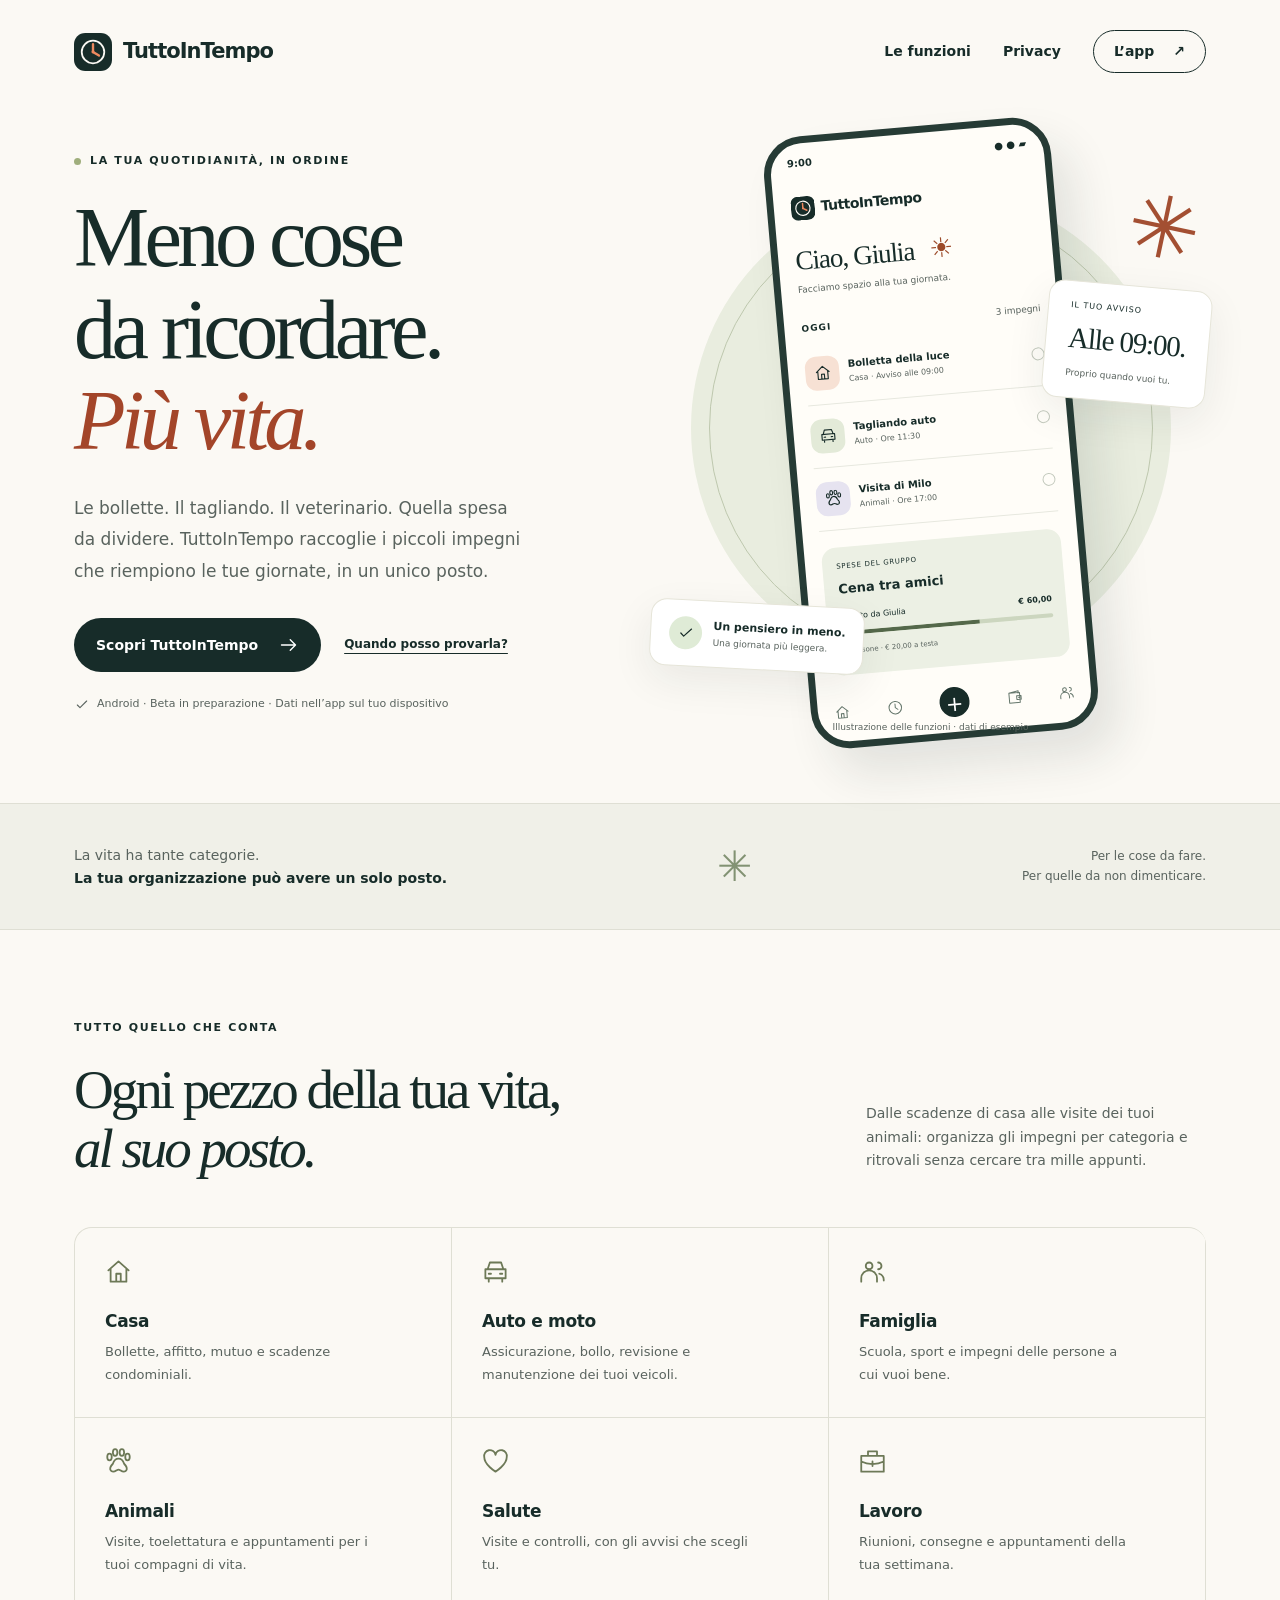
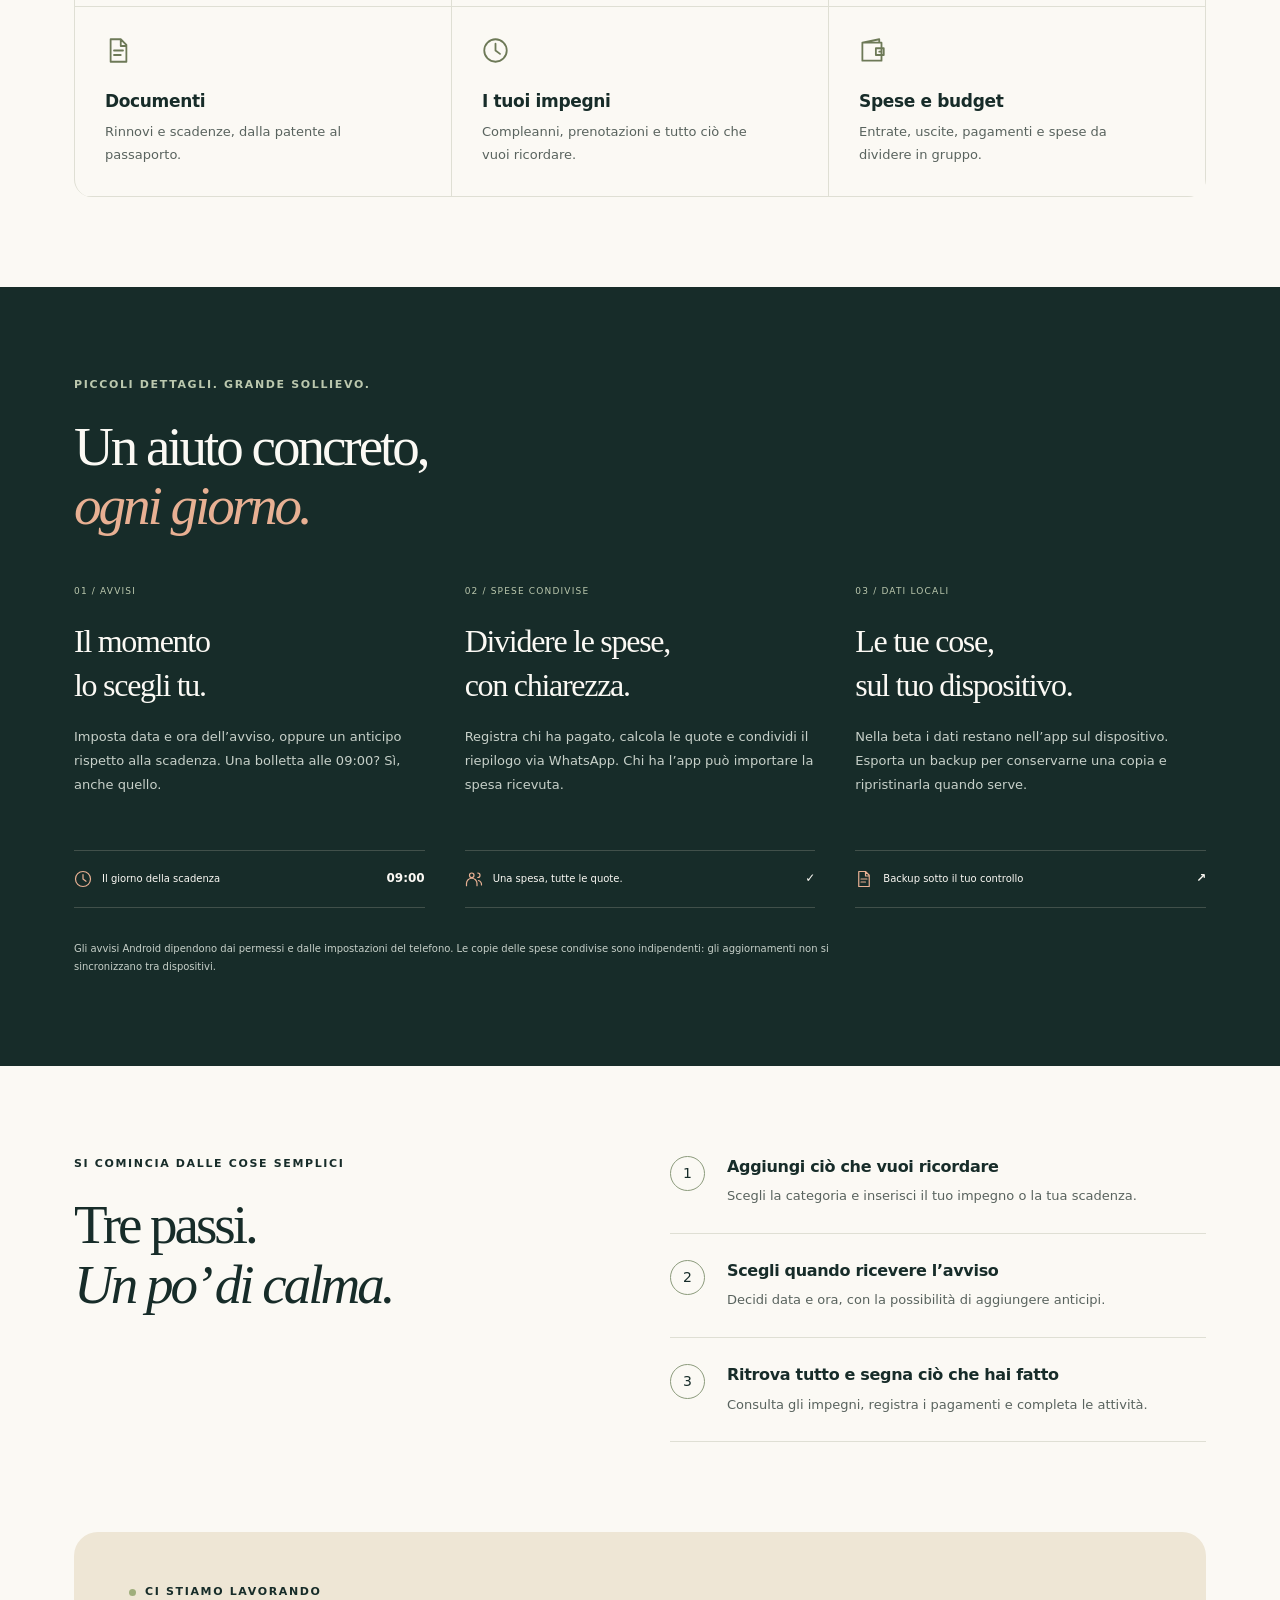
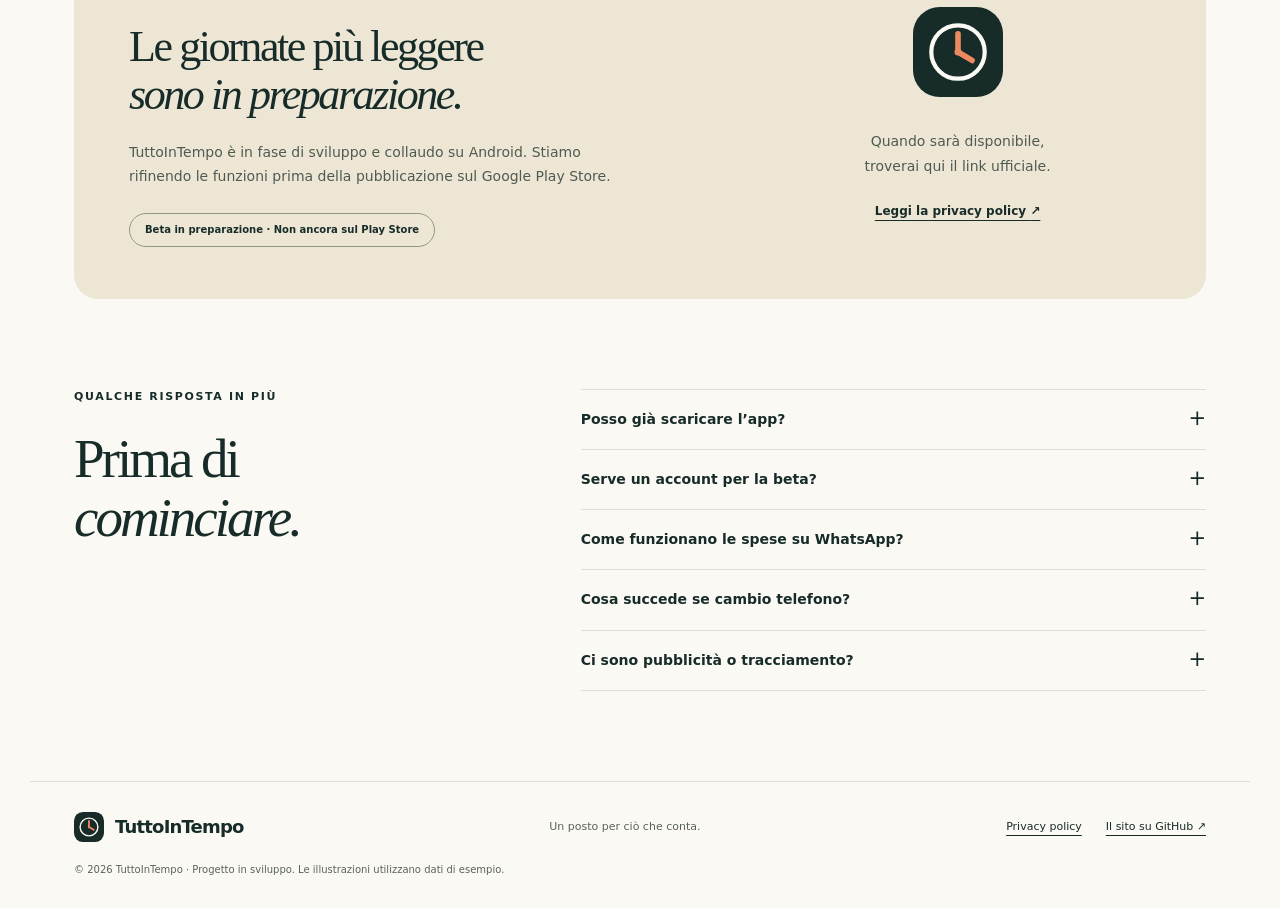
==== index.html @ 0922b767 "Publish TuttoInTempo presentation and provisional privacy policy" ====
<!doctype html>
<html lang="it">
<head>
  <meta charset="utf-8">
  <meta name="viewport" content="width=device-width,initial-scale=1">
  <meta name="description" content="TuttoInTempo riunisce scadenze, impegni e spese della vita quotidiana. Scopri l’app Android in preparazione e come gestisce i tuoi dati.">
  <meta name="theme-color" content="#172c29">
  <meta name="referrer" content="strict-origin-when-cross-origin">
  <meta property="og:title" content="TuttoInTempo — Più spazio alla vita.">
  <meta property="og:description" content="Casa, auto, famiglia, animali e spese. Un posto per tenere a mente ciò che conta.">
  <meta property="og:type" content="website">
  <meta property="og:url" content="https://miragee-lab.github.io/tutto-in-tempo-sito/">
  <meta property="og:image" content="https://miragee-lab.github.io/tutto-in-tempo-sito/assets/social.png">
  <meta property="og:image:width" content="1200">
  <meta property="og:image:height" content="630">
  <meta name="twitter:card" content="summary_large_image">
  <link rel="canonical" href="https://miragee-lab.github.io/tutto-in-tempo-sito/">
  <link rel="icon" href="assets/logo.svg" type="image/svg+xml">
  <link rel="stylesheet" href="style.css">
  <title>TuttoInTempo — Più spazio alla vita.</title>
</head>
<body>
  <a class="skip" href="#contenuto">Vai al contenuto</a>
  <svg class="icon-library" xmlns="http://www.w3.org/2000/svg" aria-hidden="true"><defs>
    <symbol id="home" viewBox="0 0 24 24"><path d="m3 11 9-8 9 8M5 10v11h14V10M10 21v-7h4v7"/></symbol>
    <symbol id="car" viewBox="0 0 24 24"><path d="m5 10 2-6h10l2 6M3 10h18v8H3zM6 18v3m12-3v3M6 14h2m8 0h2"/></symbol>
    <symbol id="heart" viewBox="0 0 24 24"><path d="M12 21S2 15 2 8a5 5 0 0 1 10-2A5 5 0 0 1 22 8c0 7-10 13-10 13Z"/></symbol>
    <symbol id="people" viewBox="0 0 24 24"><circle cx="9" cy="7" r="3"/><path d="M2 21v-3a7 7 0 0 1 14 0v3M17 4a3 3 0 0 1 0 6m1 4a6 6 0 0 1 4 6"/></symbol>
    <symbol id="paw" viewBox="0 0 24 24"><path d="M7 14c2-6 8-6 10 0 5 5 1 9-3 6-2-1-2-1-4 0-4 3-8-1-3-6Z"/><ellipse cx="4" cy="8" rx="2" ry="3"/><ellipse cx="9" cy="4" rx="2" ry="3"/><ellipse cx="15" cy="4" rx="2" ry="3"/><ellipse cx="20" cy="8" rx="2" ry="3"/></symbol>
    <symbol id="case" viewBox="0 0 24 24"><path d="M8 6V3h8v3M2 7h20v14H2zM2 12c6 3 14 3 20 0M12 12v4"/></symbol>
    <symbol id="doc" viewBox="0 0 24 24"><path d="M5 2h9l5 5v15H5zM14 2v6h5M8 12h8m-8 4h6"/></symbol>
    <symbol id="clock" viewBox="0 0 24 24"><circle cx="12" cy="12" r="10"/><path d="M12 6v6l4 3"/></symbol>
    <symbol id="wallet" viewBox="0 0 24 24"><path d="M3 5h17v16H3zM3 5l15-3v3M15 10h7v6h-7zM18 13h1"/></symbol>
    <symbol id="check" viewBox="0 0 24 24"><path d="m5 12 4 4L19 6"/></symbol>
    <symbol id="arrow" viewBox="0 0 24 24"><path d="M4 12h16m-6-6 6 6-6 6"/></symbol>
  </defs></svg>
  <header class="header wrap">
    <a class="brand" href="./" aria-label="TuttoInTempo, pagina iniziale"><img src="assets/logo.svg" alt="" width="38" height="38">TuttoInTempo</a>
    <nav aria-label="Navigazione principale"><a href="#funzioni">Le funzioni</a><a href="privacy.html">Privacy</a><a class="nav-cta" href="#disponibilita">L’app <span aria-hidden="true">↗</span></a></nav>
  </header>
  <main id="contenuto">
    <section class="hero wrap" aria-labelledby="hero-title">
      <div class="hero-copy">
        <p class="eyebrow"><span class="dot"></span> LA TUA QUOTIDIANITÀ, IN ORDINE</p>
        <h1 id="hero-title">Meno cose<br>da ricordare.<br><em>Più vita.</em></h1>
        <p class="lead">Le bollette. Il tagliando. Il veterinario. Quella spesa da dividere. TuttoInTempo raccoglie i piccoli impegni che riempiono le tue giornate, in un unico posto.</p>
        <div class="actions"><a class="button" href="#funzioni">Scopri TuttoInTempo <svg aria-hidden="true"><use href="#arrow"/></svg></a><a class="text-link" href="#disponibilita">Quando posso provarla?</a></div>
        <p class="hero-note"><svg aria-hidden="true"><use href="#check"/></svg> Android · Beta in preparazione · Dati nell’app sul tuo dispositivo</p>
      </div>
      <div class="hero-art" role="img" aria-label="Illustrazione di esempio: una giornata organizzata con bolletta, tagliando e visita veterinaria. Non è una schermata dell’app.">
        <div class="art-circle"></div><span class="art-star" aria-hidden="true">✳</span>
        <div class="floating floating-time"><span class="tiny-label">IL TUO AVVISO</span><strong>Alle 09:00.</strong><span>Proprio quando vuoi tu.</span></div>
        <div class="phone">
          <div class="phone-top"><span>9:00</span><span>● ● ▰</span></div>
          <div class="phone-brand"><img src="assets/logo.svg" width="24" height="24" alt=""> TuttoInTempo</div>
          <p class="phone-hello">Ciao, Giulia <span aria-hidden="true">☀</span></p><p class="phone-sub">Facciamo spazio alla tua giornata.</p>
          <div class="phone-today"><span>OGGI</span><span>3 impegni</span></div>
          <div class="phone-item"><span class="mini-icon peach"><svg><use href="#home"/></svg></span><div><strong>Bolletta della luce</strong><span>Casa · Avviso alle 09:00</span></div><span class="item-dot"></span></div>
          <div class="phone-item"><span class="mini-icon sage"><svg><use href="#car"/></svg></span><div><strong>Tagliando auto</strong><span>Auto · Ore 11:30</span></div><span class="item-dot"></span></div>
          <div class="phone-item"><span class="mini-icon lavender"><svg><use href="#paw"/></svg></span><div><strong>Visita di Milo</strong><span>Animali · Ore 17:00</span></div><span class="item-dot"></span></div>
          <div class="phone-budget"><span>SPESE DEL GRUPPO</span><strong>Cena tra amici</strong><div><span>Pagato da Giulia</span><b>€ 60,00</b></div><div class="budget-bar"><i></i></div><small>3 persone · € 20,00 a testa</small></div>
          <div class="phone-bottom"><svg><use href="#home"/></svg><svg><use href="#clock"/></svg><span class="phone-plus">+</span><svg><use href="#wallet"/></svg><svg><use href="#people"/></svg></div>
        </div>
        <div class="floating floating-done"><span class="done-icon"><svg><use href="#check"/></svg></span><div><strong>Un pensiero in meno.</strong><span>Una giornata più leggera.</span></div></div>
        <p class="art-caption">Illustrazione delle funzioni · dati di esempio</p>
      </div>
    </section>
    <section class="intro-strip"><div class="wrap"><p>La vita ha tante categorie.<br><strong>La tua organizzazione può avere un solo posto.</strong></p><span class="strip-mark" aria-hidden="true">✳</span><p>Per le cose da fare.<br>Per quelle da non dimenticare.</p></div></section>
    <section class="section wrap" id="funzioni" aria-labelledby="functions-title">
      <div class="section-heading"><div><p class="eyebrow">TUTTO QUELLO CHE CONTA</p><h2 id="functions-title">Ogni pezzo della tua vita,<br><em>al suo posto.</em></h2></div><p>Dalle scadenze di casa alle visite dei tuoi animali: organizza gli impegni per categoria e ritrovali senza cercare tra mille appunti.</p></div>
      <div class="category-grid">
        <article class="category"><svg><use href="#home"/></svg><h3>Casa</h3><p>Bollette, affitto, mutuo e scadenze condominiali.</p></article>
        <article class="category"><svg><use href="#car"/></svg><h3>Auto e moto</h3><p>Assicurazione, bollo, revisione e manutenzione dei tuoi veicoli.</p></article>
        <article class="category"><svg><use href="#people"/></svg><h3>Famiglia</h3><p>Scuola, sport e impegni delle persone a cui vuoi bene.</p></article>
        <article class="category"><svg><use href="#paw"/></svg><h3>Animali</h3><p>Visite, toelettatura e appuntamenti per i tuoi compagni di vita.</p></article>
        <article class="category"><svg><use href="#heart"/></svg><h3>Salute</h3><p>Visite e controlli, con gli avvisi che scegli tu.</p></article>
        <article class="category"><svg><use href="#case"/></svg><h3>Lavoro</h3><p>Riunioni, consegne e appuntamenti della tua settimana.</p></article>
        <article class="category"><svg><use href="#doc"/></svg><h3>Documenti</h3><p>Rinnovi e scadenze, dalla patente al passaporto.</p></article>
        <article class="category"><svg><use href="#clock"/></svg><h3>I tuoi impegni</h3><p>Compleanni, prenotazioni e tutto ciò che vuoi ricordare.</p></article>
        <article class="category"><svg><use href="#wallet"/></svg><h3>Spese e budget</h3><p>Entrate, uscite, pagamenti e spese da dividere in gruppo.</p></article>
      </div>
    </section>
    <section class="features-section"><div class="wrap section">
      <p class="eyebrow">PICCOLI DETTAGLI. GRANDE SOLLIEVO.</p><h2>Un aiuto concreto,<br><em>ogni giorno.</em></h2>
      <div class="feature-grid">
        <article><span class="feature-number">01 / AVVISI</span><h3>Il momento<br>lo scegli tu.</h3><p>Imposta data e ora dell’avviso, oppure un anticipo rispetto alla scadenza. Una bolletta alle 09:00? Sì, anche quello.</p><div class="feature-sample"><svg><use href="#clock"/></svg><span>Il giorno della scadenza <b>09:00</b></span></div></article>
        <article><span class="feature-number">02 / SPESE CONDIVISE</span><h3>Dividere le spese,<br>con chiarezza.</h3><p>Registra chi ha pagato, calcola le quote e condividi il riepilogo via WhatsApp. Chi ha l’app può importare la spesa ricevuta.</p><div class="feature-sample"><svg><use href="#people"/></svg><span>Una spesa, tutte le quote. <b>✓</b></span></div></article>
        <article><span class="feature-number">03 / DATI LOCALI</span><h3>Le tue cose,<br>sul tuo dispositivo.</h3><p>Nella beta i dati restano nell’app sul dispositivo. Esporta un backup per conservarne una copia e ripristinarla quando serve.</p><div class="feature-sample"><svg><use href="#doc"/></svg><span>Backup sotto il tuo controllo <b>↗</b></span></div></article>
      </div>
      <p class="features-note">Gli avvisi Android dipendono dai permessi e dalle impostazioni del telefono. Le copie delle spese condivise sono indipendenti: gli aggiornamenti non si sincronizzano tra dispositivi.</p>
    </div></section>
    <section class="section wrap how-section" aria-labelledby="how-title"><div><p class="eyebrow">SI COMINCIA DALLE COSE SEMPLICI</p><h2 id="how-title">Tre passi.<br><em>Un po’ di calma.</em></h2></div><ol class="steps"><li><span>1</span><div><h3>Aggiungi ciò che vuoi ricordare</h3><p>Scegli la categoria e inserisci il tuo impegno o la tua scadenza.</p></div></li><li><span>2</span><div><h3>Scegli quando ricevere l’avviso</h3><p>Decidi data e ora, con la possibilità di aggiungere anticipi.</p></div></li><li><span>3</span><div><h3>Ritrova tutto e segna ciò che hai fatto</h3><p>Consulta gli impegni, registra i pagamenti e completa le attività.</p></div></li></ol></section>
    <section class="availability wrap" id="disponibilita" aria-labelledby="availability-title"><div><p class="eyebrow"><span class="dot"></span> CI STIAMO LAVORANDO</p><h2 id="availability-title">Le giornate più leggere<br><em>sono in preparazione.</em></h2><p>TuttoInTempo è in fase di sviluppo e collaudo su Android. Stiamo rifinendo le funzioni prima della pubblicazione sul Google Play Store.</p><span class="status-pill">Beta in preparazione · Non ancora sul Play Store</span></div><div class="availability-side"><img src="assets/logo.svg" alt="" width="90" height="90"><p>Quando sarà disponibile,<br>troverai qui il link ufficiale.</p><a href="privacy.html">Leggi la privacy policy <span aria-hidden="true">↗</span></a></div></section>
    <section class="section wrap faq-section" aria-labelledby="faq-title"><div><p class="eyebrow">QUALCHE RISPOSTA IN PIÙ</p><h2 id="faq-title">Prima di<br><em>cominciare.</em></h2></div><div class="faq-list">
      <details><summary>Posso già scaricare l’app?</summary><p>L’app non è ancora pubblicata sul Play Store. È in corso il collaudo della beta Android; questo sito verrà aggiornato quando sarà disponibile una versione ufficiale.</p></details>
      <details><summary>Serve un account per la beta?</summary><p>La beta usa un profilo locale e non richiede un account online. Account cloud, sincronizzazione continua tra telefoni ed email non sono attivi.</p></details>
      <details><summary>Come funzionano le spese su WhatsApp?</summary><p>Condividi un riepilogo leggibile in chat oppure un file per l’app. Chi riceve può leggere il messaggio anche senza TuttoInTempo; chi ha l’app può importare la spesa. Le modifiche successive restano nella singola copia.</p></details>
      <details><summary>Cosa succede se cambio telefono?</summary><p>Prima del cambio, esporta un backup dall’app e conservalo in un luogo sicuro. Il file contiene dati personali in chiaro. Disinstallare l’app o cancellarne i dati elimina l’archivio locale; il backup esportato resta dove lo hai salvato.</p></details>
      <details><summary>Ci sono pubblicità o tracciamento?</summary><p>La beta attuale non integra pubblicità o strumenti di analisi. Questo sito non contiene moduli, cookie di profilazione o strumenti di analisi. GitHub, che ospita il sito, tratta i dati tecnici delle visite secondo la propria informativa.</p></details>
    </div></section>
  </main>
  <footer class="footer wrap"><a class="brand" href="./"><img src="assets/logo.svg" alt="" width="30" height="30">TuttoInTempo</a><span>Un posto per ciò che conta.</span><nav aria-label="Link nel piè di pagina"><a href="privacy.html">Privacy policy</a><a href="https://github.com/miragee-lab/tutto-in-tempo-sito" rel="noopener noreferrer">Il sito su GitHub ↗</a></nav><p class="footer-note">© 2026 TuttoInTempo · Progetto in sviluppo. Le illustrazioni utilizzano dati di esempio.</p></footer>
</body>
</html>
---- style.css ----
@charset "UTF-8";
:root{--paper:#fbf9f4;--ink:#172c29;--muted:#59635e;--orange:#ed895f;--line:#dfdfd4;--sage:#dce5cd;--serif:Georgia,'Times New Roman',serif;--sans:system-ui,-apple-system,BlinkMacSystemFont,'Segoe UI',sans-serif}
*{box-sizing:border-box}html{scroll-behavior:smooth;scroll-padding-top:30px}body{margin:0;background:var(--paper);color:var(--ink);font-family:var(--sans);font-size:16px;line-height:1.65}a{color:inherit;text-underline-offset:5px}svg{width:24px;height:24px;fill:none;stroke:currentColor;stroke-width:1.6;stroke-linecap:round;stroke-linejoin:round}img{max-width:100%;height:auto}h1,h2,h3,p{margin:0}h1,h2{font-family:var(--serif);font-weight:400;letter-spacing:-.055em;line-height:1.08}h1{font-size:clamp(58px,6.6vw,90px)}h2{font-size:clamp(38px,4.3vw,58px)}h3{font-size:20px;line-height:1.35;letter-spacing:-.02em}em{font-weight:400}a:focus-visible,summary:focus-visible{outline:3px solid #c24e22;outline-offset:5px}.wrap{max-width:1220px;margin-inline:auto;padding-inline:44px}.icon-library{position:absolute;width:0;height:0;overflow:hidden}.skip{position:fixed;top:12px;clip-path:inset(50%);left:20px;z-index:50;background:var(--ink);color:#fff;padding:12px 20px}.skip:focus{clip-path:none}.header{display:flex;align-items:center;justify-content:space-between;padding-block:30px}.brand{display:inline-flex;align-items:center;gap:11px;text-decoration:none;font-size:21px;font-weight:730;letter-spacing:-.045em;white-space:nowrap}.header nav{display:flex;align-items:center;gap:32px;font-size:14px;font-weight:600}.header nav a{text-decoration:none}.header nav a:hover{text-decoration:underline}.nav-cta{border:1px solid var(--ink);border-radius:999px;padding:9px 20px}.nav-cta span{margin-left:14px}.hero{display:grid;grid-template-columns:1fr 1fr;align-items:center;gap:30px;padding-top:36px;padding-bottom:76px;min-height:700px}.eyebrow{font-size:11px;font-weight:750;letter-spacing:.15em;display:flex;align-items:center;gap:9px;margin-bottom:23px;line-height:1.5}.dot{height:7px;width:7px;border-radius:50%;background:#9fae7c;display:inline-block;flex-shrink:0}.hero h1 em{color:#a34529}.lead{max-width:450px;color:var(--muted);font-size:17px;line-height:1.85;margin-top:27px}.actions{display:flex;gap:23px;align-items:center;flex-wrap:wrap;margin-top:31px}.button{background:var(--ink);color:white;border-radius:999px;padding:15px 22px;text-decoration:none;display:inline-flex;align-items:center;gap:20px;font-size:14px;font-weight:650;transition:background .2s}.button:hover{background:#2e4b42}.button svg{width:21px}.text-link{font-size:12px;font-weight:650}.hero-note{display:flex;align-items:flex-start;gap:7px;font-size:11px;color:var(--muted);margin-top:23px;max-width:420px}.hero-note svg{width:16px;height:16px;flex-shrink:0;margin-top:2px}.hero-art{position:relative;display:flex;align-items:center;justify-content:center;height:580px;isolation:isolate}.art-circle{position:absolute;width:480px;height:480px;border-radius:50%;background:#e9eddf;z-index:-1;top:45px}.art-circle:after{content:'';position:absolute;inset:18px;border:1px solid #bec8ae;border-radius:50%}.art-star{position:absolute;right:6px;top:42px;color:#a34f32;font-size:86px;line-height:1;transform:rotate(12deg)}.phone{width:288px;border:7px solid #263b35;border-radius:39px;background:#fffdf8;transform:rotate(-5deg);box-shadow:19px 28px 45px #172c291c;overflow:hidden;padding:12px 17px 15px;position:relative}.phone-top{display:flex;justify-content:space-between;font-size:10px;font-weight:700;margin-bottom:24px}.phone-brand{display:flex;align-items:center;gap:6px;font-weight:700;font-size:14px;letter-spacing:-.04em}.phone-hello{font-family:var(--serif);font-size:27px;letter-spacing:-.04em;margin-top:18px}.phone-hello span{color:#9c4a29;margin-left:10px}.phone-sub{font-size:9px;color:var(--muted)}.phone-today{display:flex;justify-content:space-between;font-size:9px;font-weight:600;margin:24px 0 7px}.phone-today span:first-child{letter-spacing:.12em}.phone-today span:last-child{color:var(--muted);font-weight:400}.phone-item{display:flex;align-items:center;gap:9px;padding:14px 0;border-bottom:1px solid #e7e8df}.mini-icon{width:34px;height:34px;display:grid;place-items:center;border-radius:11px;flex-shrink:0}.mini-icon svg{width:17px;height:17px}.peach{background:#f7e1d4}.sage{background:#e3ead8}.lavender{background:#e6e3f0}.phone-item strong{display:block;font-size:10px}.phone-item div>span{display:block;font-size:8px;color:var(--muted)}.item-dot{height:13px;width:13px;border-radius:50%;border:1px solid #c3c9bd;margin-left:auto;flex-shrink:0}.phone-budget{margin-top:17px;padding:14px;border-radius:14px;background:#ecf0e4}.phone-budget>span{display:block;font-size:7px;letter-spacing:.1em;margin-bottom:3px}.phone-budget>strong{font-size:13px}.phone-budget div{display:flex;justify-content:space-between;font-size:8px;margin-top:8px}.budget-bar{height:4px;background:#ccd6bf;border-radius:5px;overflow:hidden}.budget-bar i{width:65%;height:100%;background:#54684a;display:block}.phone-budget small{font-size:7px;color:var(--muted)}.phone-bottom{display:flex;justify-content:space-between;align-items:center;margin-top:21px;color:#64766b}.phone-bottom svg{width:15px;height:15px}.phone-plus{display:grid;place-items:center;width:30px;height:30px;border-radius:50%;background:var(--ink);color:white;font-size:21px}.floating{position:absolute;z-index:2;box-shadow:0 14px 40px #172c2913;background:white;border:1px solid #e6e5d9;border-radius:16px}.floating-time{right:-3px;top:142px;padding:17px 22px;transform:rotate(5deg);display:flex;flex-direction:column;gap:3px}.tiny-label{font-size:8px;letter-spacing:.12em}.floating-time strong{font-family:var(--serif);font-size:29px;font-weight:400;letter-spacing:-.04em}.floating-time>span:last-child{font-size:9px;color:var(--muted)}.floating-done{left:-5px;bottom:53px;padding:16px 18px;display:flex;align-items:center;gap:11px;transform:rotate(3deg)}.done-icon{width:33px;height:33px;background:#dfebd6;display:grid;place-items:center;border-radius:50%}.done-icon svg{width:18px;height:18px}.floating-done strong{display:block;font-size:11px}.floating-done div>span{display:block;font-size:9px;color:var(--muted)}.art-caption{position:absolute;bottom:-12px;font-size:9px;color:var(--muted);text-align:center}.intro-strip{background:#f0f0e8;border-block:1px solid var(--line)}.intro-strip>.wrap{display:flex;justify-content:space-between;gap:30px;align-items:center;padding-block:28px}.intro-strip p{font-size:14px;color:var(--muted)}.intro-strip p strong{color:var(--ink);font-weight:600}.strip-mark{font-size:42px;color:#829273}.intro-strip p:last-child{font-size:12px;text-align:right}.section{padding-top:90px;padding-bottom:90px}.section-heading{display:flex;align-items:flex-end;justify-content:space-between;gap:55px;margin-bottom:48px}.section-heading>p{max-width:340px;font-size:14px;color:var(--muted);margin-bottom:7px}.category-grid{display:grid;grid-template-columns:repeat(3,1fr);border-top:1px solid var(--line);border-left:1px solid var(--line);border-radius:18px;overflow:hidden}.category{padding:30px;border-right:1px solid var(--line);border-bottom:1px solid var(--line)}.category>svg{width:27px;height:27px;margin-bottom:17px;color:#6d7957}.category h3{font-size:17px;margin-bottom:8px}.category p{font-size:13px;color:var(--muted);line-height:1.75;max-width:270px}.features-section{background:var(--ink);color:var(--paper)}.features-section .eyebrow{color:#bbc8ae}.features-section h2 em{color:#e8b093}.feature-grid{display:grid;grid-template-columns:repeat(3,1fr);gap:40px;margin-top:48px}.feature-number{font-size:9px;letter-spacing:.13em;color:#bbc8ae;display:block;margin-bottom:22px}.feature-grid h3{font-family:var(--serif);font-size:32px;letter-spacing:-.04em;font-weight:400;margin-bottom:18px}.feature-grid p{font-size:13px;color:#c7d0c9;line-height:1.85;min-height:100px}.feature-sample{display:flex;align-items:center;gap:10px;margin-top:25px;border-block:1px solid #41504a;padding-block:16px;font-size:10px}.feature-sample svg{width:18px;flex-shrink:0;color:#e8b093}.feature-sample>span{flex:1;display:flex;justify-content:space-between;align-items:center;gap:8px}.feature-sample b{font-size:12px;font-weight:600}.features-note{font-size:10px;color:#c7d0c9;max-width:790px;margin-top:32px;line-height:1.8}.how-section{display:grid;grid-template-columns:1fr 1fr;gap:60px}.steps{padding:0;list-style:none;margin:0}.steps li{display:flex;gap:22px;padding-bottom:26px;margin-bottom:26px;border-bottom:1px solid var(--line)}.steps li:last-child{margin:0}.steps li>span{width:35px;height:35px;display:grid;place-items:center;border:1px solid #8c9b7c;border-radius:50%;font-size:14px;flex-shrink:0}.steps h3{font-size:16px;margin-bottom:8px}.steps p{font-size:13px;color:var(--muted)}.availability{padding:52px 55px;background:#eee6d5;border-radius:24px;display:grid;grid-template-columns:1.5fr 1fr;align-items:center;gap:55px;max-width:1132px}.availability h2{font-size:44px}.availability>div>p:not(.eyebrow){font-size:14px;max-width:500px;color:#4f5a51;margin-top:23px}.status-pill{display:inline-block;margin-top:25px;border:1px solid #909a7e;border-radius:999px;padding:8px 15px;font-size:10px;font-weight:600}.availability-side{text-align:center}.availability-side>p{line-height:1.8;margin-bottom:18px}.availability-side>a{font-size:12px;font-weight:650}.faq-section{display:grid;grid-template-columns:1fr 1.4fr;gap:60px}.faq-list details{border-bottom:1px solid var(--line);padding:18px 0}.faq-list details:first-child{border-top:1px solid var(--line)}.faq-list summary{cursor:pointer;display:flex;justify-content:space-between;gap:20px;font-size:14px;font-weight:650;list-style:none}.faq-list summary::-webkit-details-marker{display:none}.faq-list summary:after{content:'+';font-size:21px;line-height:1;font-weight:400}.faq-list details[open] summary:after{content:'−'}.faq-list p{margin-top:16px;font-size:13px;color:var(--muted);line-height:1.9}.footer{display:flex;flex-wrap:wrap;align-items:center;justify-content:space-between;gap:20px;padding-top:30px;padding-bottom:30px;border-top:1px solid var(--line)}.footer .brand{font-size:18px}.footer>span{font-size:11px;color:var(--muted)}.footer nav{display:flex;gap:24px;font-size:11px}.footer-note{font-size:10px;width:100%;color:var(--muted)}
/* Privacy: readable document, with navigation on wide screens. */
.privacy-hero{padding-top:62px;padding-bottom:48px}.privacy-hero h1{font-size:clamp(48px,6vw,76px)}.privacy-hero .lead{max-width:710px}.policy-meta{font-size:12px;color:var(--muted);margin-top:22px}.policy-summary{display:grid;grid-template-columns:repeat(3,1fr);gap:24px;border-block:1px solid var(--line);padding-block:24px;margin-top:35px}.policy-summary strong{font-size:14px;display:block;margin-bottom:6px}.policy-summary p{font-size:12px;color:var(--muted)}.policy-layout{display:grid;grid-template-columns:230px minmax(0,1fr);gap:65px;padding-top:22px;padding-bottom:80px}.policy-toc{align-self:start;position:sticky;top:30px}.policy-toc h2{font-family:var(--sans);font-size:12px;letter-spacing:.1em;font-weight:700;margin-bottom:18px}.policy-toc ol{padding-left:20px;font-size:12px;line-height:1.7}.policy-toc li{margin-bottom:9px}.policy-toc a{text-decoration:none}.policy-toc a:hover{text-decoration:underline}.policy-body{max-width:730px}.policy-body section{margin-bottom:35px}.policy-body h2{font-family:var(--sans);font-size:22px;line-height:1.4;letter-spacing:-.02em;font-weight:650;margin-bottom:14px}.policy-body p,.policy-body li{font-size:14px;line-height:1.95;color:#43534b}.policy-body p+p{margin-top:12px}.policy-body ul{padding-left:22px}.policy-body a{overflow-wrap:anywhere}.policy-note{padding:18px 22px;border-left:3px solid #a34f32;background:#f0eade;border-radius:0 10px 10px 0;margin-block:20px}.policy-note strong{display:block;color:var(--ink);font-size:14px;margin-bottom:6px}.policy-table{width:100%;border-collapse:collapse;font-size:12px;margin-top:18px}.policy-table td,.policy-table th{padding:14px 12px;border:1px solid var(--line);text-align:left;vertical-align:top}.policy-table th{background:#f0f0e8}.policy-table td{color:#43534b}
@media(min-width:1400px){.hero{gap:70px}}@media(max-width:1000px){.wrap{padding-inline:30px}.hero{gap:20px}.hero-art{height:550px}.art-circle{width:360px;height:360px;top:95px}.floating-time{right:-9px;top:105px;padding:13px 16px}.floating-done{left:-10px;bottom:33px;padding:12px 14px}.art-star{font-size:58px;right:0;top:43px}.phone{width:268px}.lead{font-size:15px}.availability{margin-inline:30px;padding:42px 35px}.feature-grid{gap:25px}.feature-grid p{min-height:125px}.category{padding:25px}.policy-layout{gap:35px;grid-template-columns:190px minmax(0,1fr)}}
@media(max-width:760px){.wrap{padding-inline:24px}.header{padding-block:21px}.brand{font-size:19px}.header nav{gap:17px;font-size:12px}.header nav>a:first-child{display:none}.nav-cta{padding:7px 14px}.hero{grid-template-columns:1fr;padding-top:25px;padding-bottom:42px;gap:25px;min-height:0}.hero h1{font-size:66px}.hero-copy{max-width:560px}.lead{max-width:510px;font-size:16px}.hero-art{height:650px;width:100%;max-width:520px;margin:auto}.art-circle{width:410px;height:410px;top:65px}.phone{width:288px}.floating-time{right:9px;top:143px}.floating-done{left:9px;bottom:50px}.art-star{right:25px;top:33px}.intro-strip>.wrap{gap:15px;padding-block:22px}.intro-strip p{font-size:12px}.intro-strip p:last-child{display:none}.strip-mark{font-size:30px}.section{padding-block:65px}.section-heading{display:block;margin-bottom:32px}.section-heading>p{max-width:470px;margin-top:24px}.category-grid{grid-template-columns:repeat(2,1fr)}.category-grid .category:last-child{grid-column:1 / -1}.category{padding:24px}.feature-grid{grid-template-columns:1fr;gap:32px;margin-top:37px}.feature-grid article{border-bottom:1px solid #41504a;padding-bottom:23px}.feature-grid article:last-child{border:0;padding:0}.feature-grid h3 br{display:none}.feature-number{margin-bottom:13px}.feature-grid h3{font-size:29px;margin-bottom:12px}.feature-grid p{min-height:0;max-width:490px}.feature-sample{max-width:400px;margin-top:20px}.how-section,.faq-section{grid-template-columns:1fr;gap:35px}.availability{margin-inline:24px;padding:35px 28px;grid-template-columns:1fr;gap:35px}.availability h2{font-size:38px}.availability-side{display:none}.steps li{padding-bottom:23px;margin-bottom:23px}.footer{gap:16px}.footer>span{display:none}.footer nav{gap:16px;font-size:10px}.footer-note{font-size:9px}.policy-summary{gap:16px}.policy-layout{grid-template-columns:1fr;gap:25px}.policy-toc{position:static;border-bottom:1px solid var(--line);padding-bottom:15px}.policy-toc ol{columns:2;column-gap:25px}.policy-hero{padding-top:38px}.policy-table td,.policy-table th{padding:11px 8px;font-size:11px}}
@media(max-width:400px){.wrap{padding-inline:18px}.brand{font-size:17px;gap:8px}.brand img{width:31px}.header nav{gap:13px}.nav-cta{padding:6px 11px}.nav-cta span{margin-left:8px}.hero h1{font-size:57px}.eyebrow{font-size:9px;letter-spacing:.12em}.lead{font-size:14px}.hero-art{height:620px}.art-circle{width:285px;height:285px;top:126px}.phone{width:255px;padding-inline:14px}.floating-time{right:-2px;top:105px;padding:11px 12px}.floating-time strong{font-size:25px}.floating-done{left:0;bottom:27px;padding:11px 12px}.art-star{right:3px;top:27px;font-size:47px}.art-caption{bottom:-16px;font-size:8px}.category{padding:20px 15px}.category p{font-size:12px}.category h3{font-size:15px}.category>svg{width:23px}.availability{margin-inline:18px;padding:29px 23px}.availability h2{font-size:33px}.status-pill{font-size:9px;padding-inline:11px}.footer nav{width:100%;font-size:11px}.policy-summary{grid-template-columns:1fr;gap:18px}.policy-toc ol{columns:1}.policy-body h2{font-size:20px}.policy-body p,.policy-body li{font-size:13px}}
@media(prefers-reduced-motion:reduce){html{scroll-behavior:auto}*{transition:none!important}}
@media print{body{background:white;color:black}.header nav,.policy-toc,.skip,.footer nav{display:none}.wrap{max-width:none;padding-inline:0}.policy-layout{display:block}.policy-body{max-width:none}.policy-hero{padding-top:15px}.policy-note{background:none}.policy-body a{color:black}.policy-body section{break-inside:avoid}}
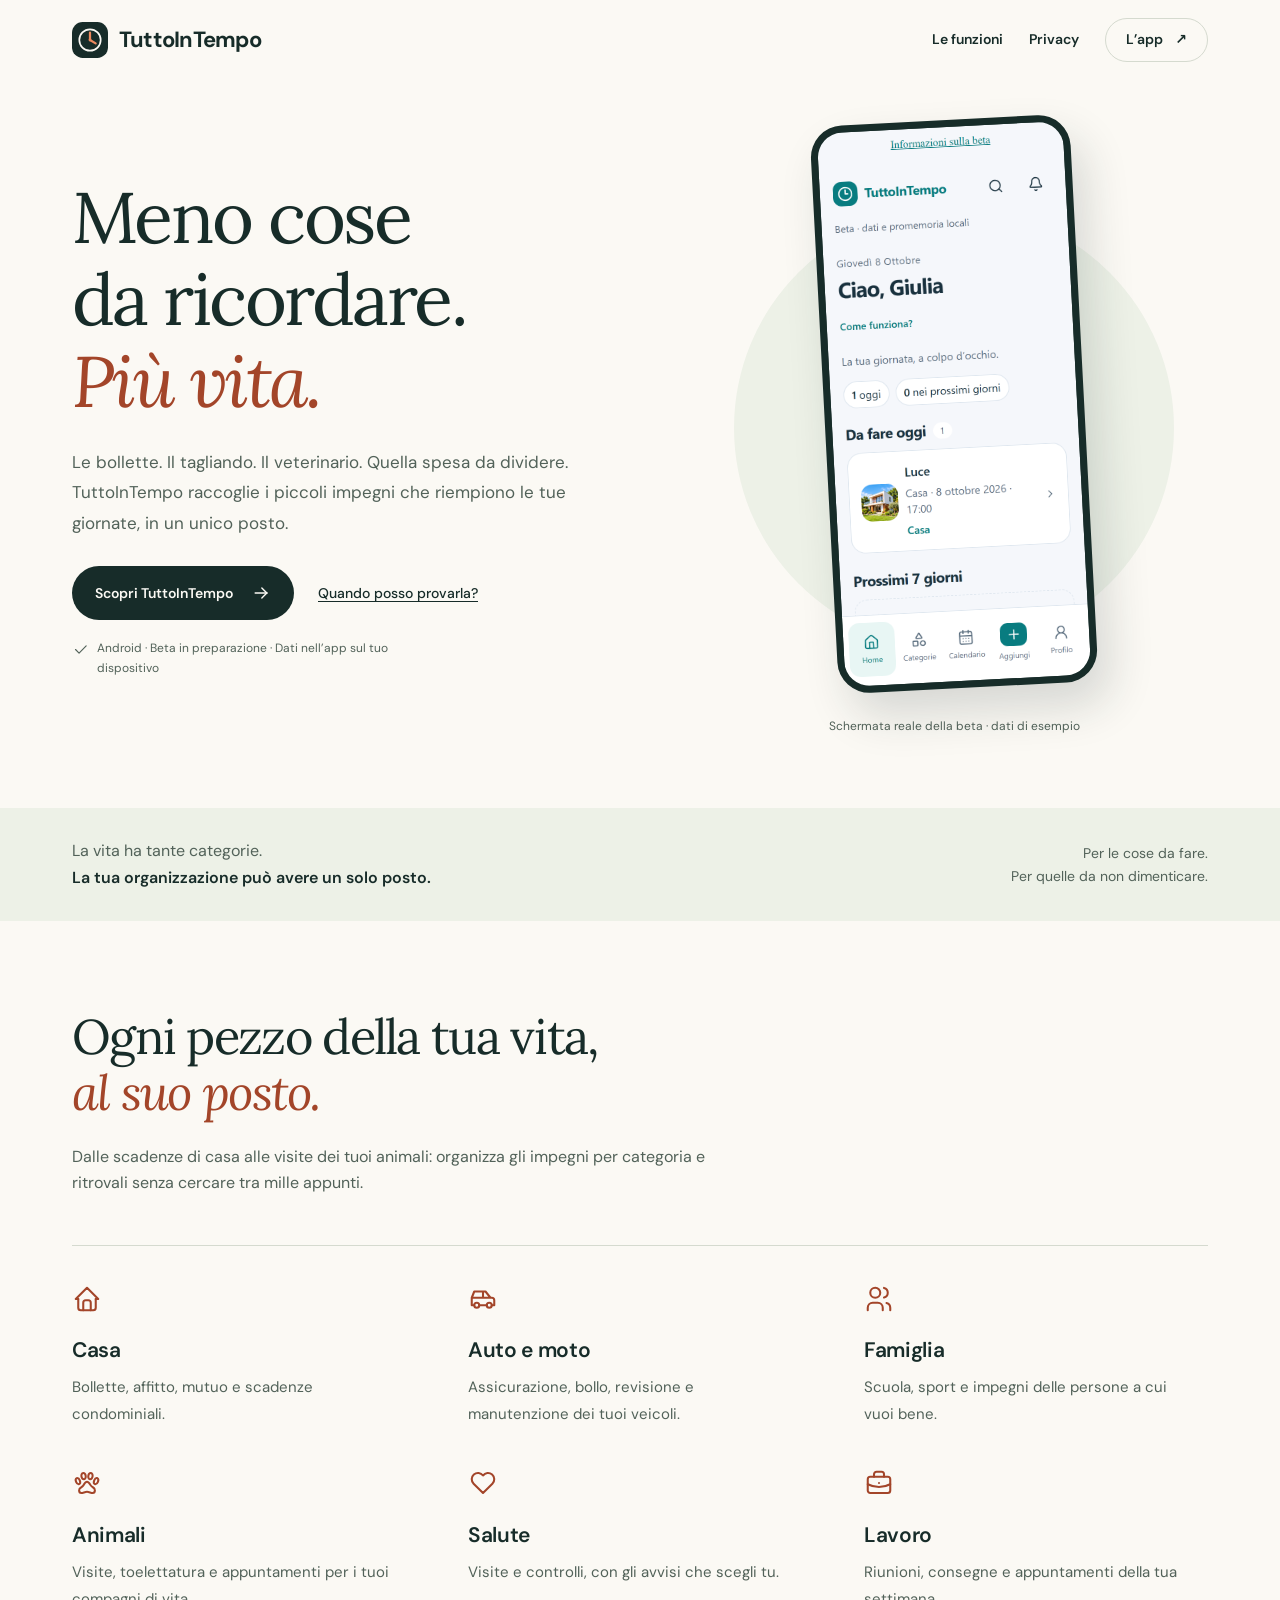
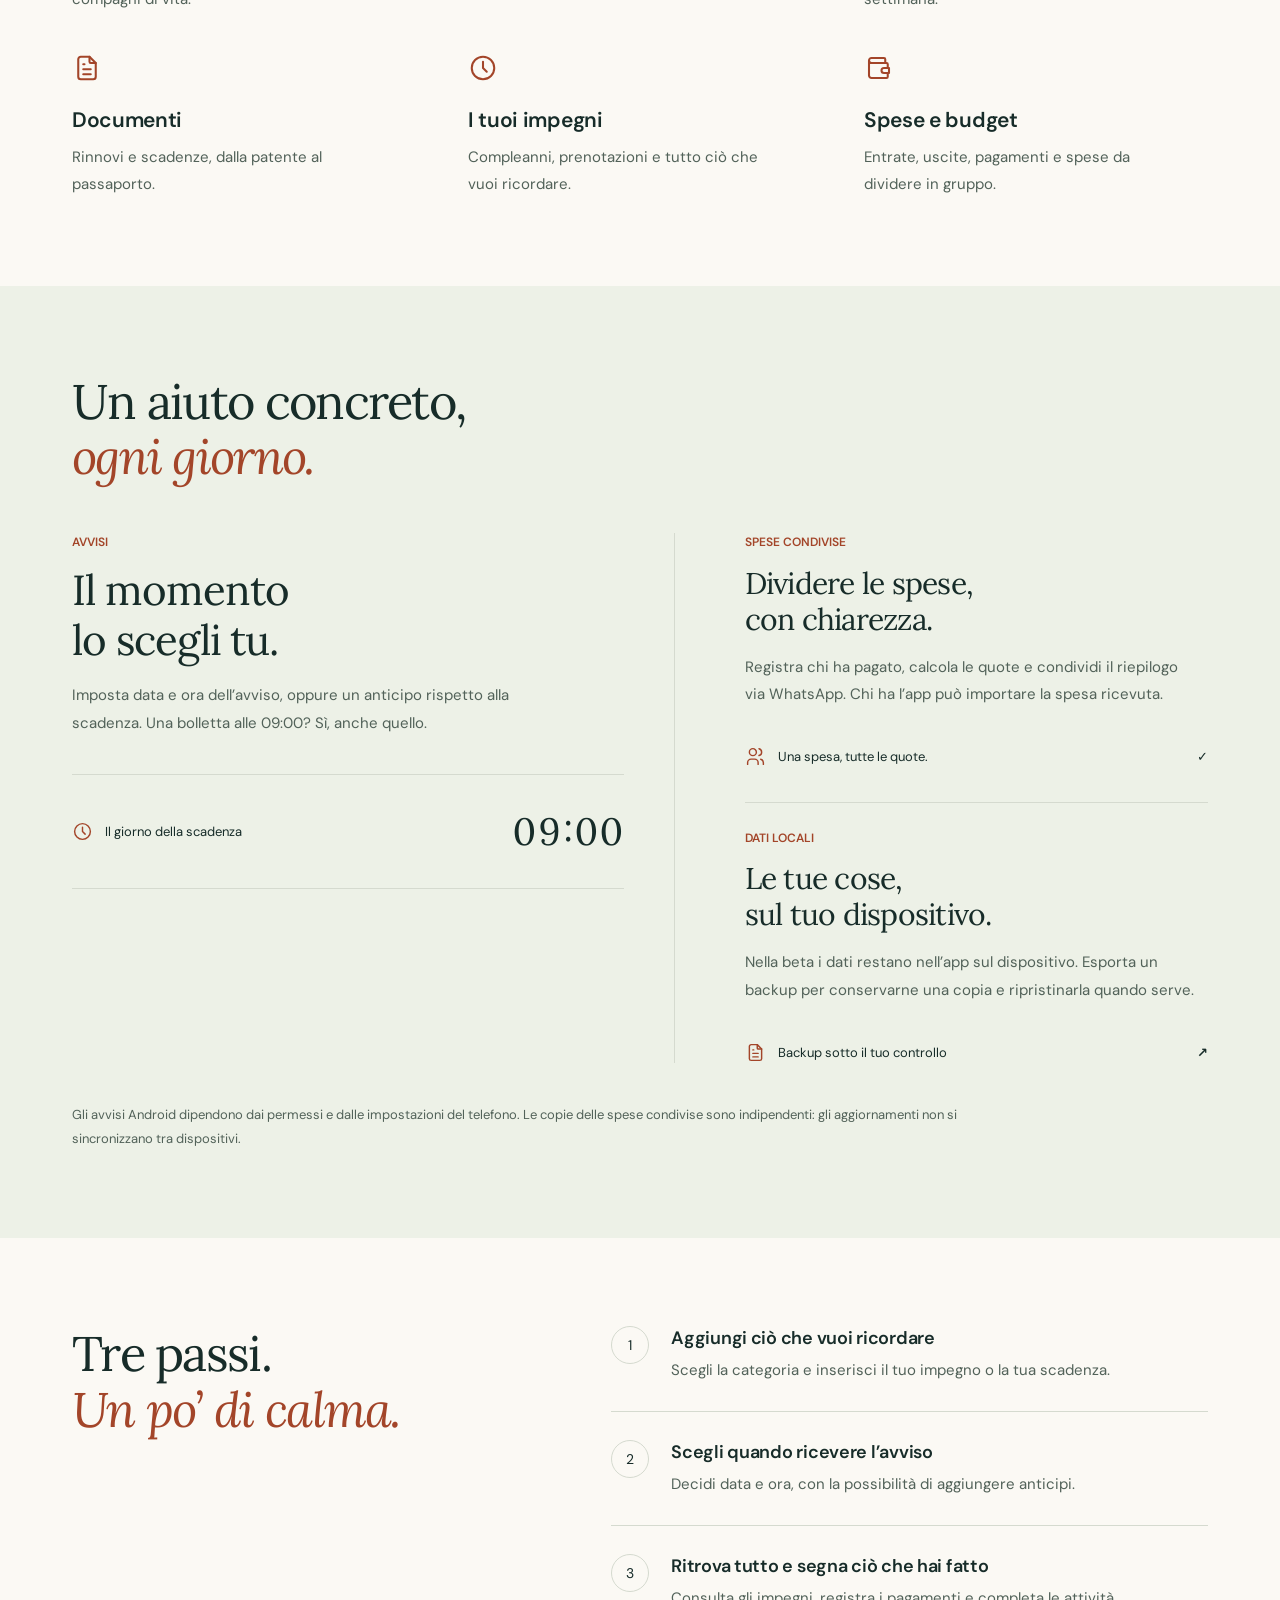
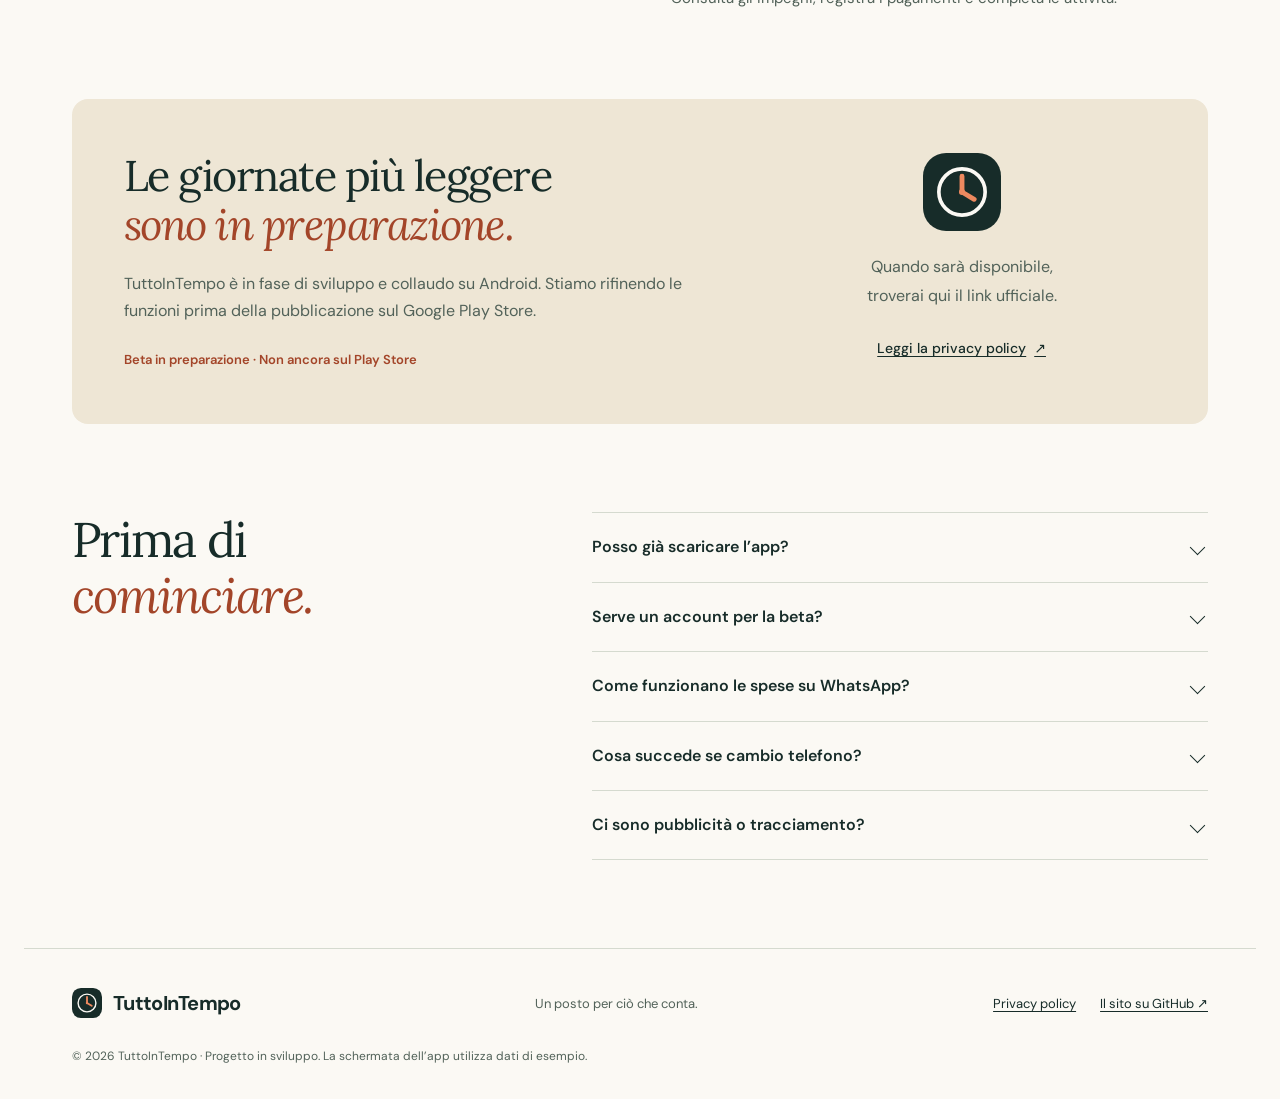
==== commit 2e214f2e: "Rifinisce grafica, tipografia e accessibilità del sito" ====
--- a/index.html
+++ b/index.html
@@ -6,7 +6,7 @@
   <meta name="description" content="TuttoInTempo riunisce scadenze, impegni e spese della vita quotidiana. Scopri l’app Android in preparazione e come gestisce i tuoi dati.">
   <meta name="theme-color" content="#172c29">
   <meta name="referrer" content="strict-origin-when-cross-origin">
-  <meta property="og:title" content="TuttoInTempo — Più spazio alla vita.">
+  <meta property="og:title" content="TuttoInTempo | Più spazio alla vita.">
   <meta property="og:description" content="Casa, auto, famiglia, animali e spese. Un posto per tenere a mente ciò che conta.">
   <meta property="og:type" content="website">
   <meta property="og:url" content="https://miragee-lab.github.io/tutto-in-tempo-sito/">
@@ -17,23 +17,122 @@
   <link rel="canonical" href="https://miragee-lab.github.io/tutto-in-tempo-sito/">
   <link rel="icon" href="assets/logo.svg" type="image/svg+xml">
   <link rel="stylesheet" href="style.css">
-  <title>TuttoInTempo — Più spazio alla vita.</title>
+  <title>TuttoInTempo | Più spazio alla vita.</title>
 </head>
 <body>
   <a class="skip" href="#contenuto">Vai al contenuto</a>
   <svg class="icon-library" xmlns="http://www.w3.org/2000/svg" aria-hidden="true"><defs>
-    <symbol id="home" viewBox="0 0 24 24"><path d="m3 11 9-8 9 8M5 10v11h14V10M10 21v-7h4v7"/></symbol>
-    <symbol id="car" viewBox="0 0 24 24"><path d="m5 10 2-6h10l2 6M3 10h18v8H3zM6 18v3m12-3v3M6 14h2m8 0h2"/></symbol>
-    <symbol id="heart" viewBox="0 0 24 24"><path d="M12 21S2 15 2 8a5 5 0 0 1 10-2A5 5 0 0 1 22 8c0 7-10 13-10 13Z"/></symbol>
-    <symbol id="people" viewBox="0 0 24 24"><circle cx="9" cy="7" r="3"/><path d="M2 21v-3a7 7 0 0 1 14 0v3M17 4a3 3 0 0 1 0 6m1 4a6 6 0 0 1 4 6"/></symbol>
-    <symbol id="paw" viewBox="0 0 24 24"><path d="M7 14c2-6 8-6 10 0 5 5 1 9-3 6-2-1-2-1-4 0-4 3-8-1-3-6Z"/><ellipse cx="4" cy="8" rx="2" ry="3"/><ellipse cx="9" cy="4" rx="2" ry="3"/><ellipse cx="15" cy="4" rx="2" ry="3"/><ellipse cx="20" cy="8" rx="2" ry="3"/></symbol>
-    <symbol id="case" viewBox="0 0 24 24"><path d="M8 6V3h8v3M2 7h20v14H2zM2 12c6 3 14 3 20 0M12 12v4"/></symbol>
-    <symbol id="doc" viewBox="0 0 24 24"><path d="M5 2h9l5 5v15H5zM14 2v6h5M8 12h8m-8 4h6"/></symbol>
-    <symbol id="clock" viewBox="0 0 24 24"><circle cx="12" cy="12" r="10"/><path d="M12 6v6l4 3"/></symbol>
-    <symbol id="wallet" viewBox="0 0 24 24"><path d="M3 5h17v16H3zM3 5l15-3v3M15 10h7v6h-7zM18 13h1"/></symbol>
-    <symbol id="check" viewBox="0 0 24 24"><path d="m5 12 4 4L19 6"/></symbol>
-    <symbol id="arrow" viewBox="0 0 24 24"><path d="M4 12h16m-6-6 6 6-6 6"/></symbol>
-  </defs></svg>
+<symbol id="home" viewBox="0 0 24 24"><!--
+tags: [home, house, homepage, main, start, dashboard, building, residence, real-estate]
+category: Buildings
+version: "1.0"
+unicode: "eac1"
+-->
+
+  <path d="M5 12l-2 0l9 -9l9 9l-2 0" />
+  <path d="M5 12v7a2 2 0 0 0 2 2h10a2 2 0 0 0 2 -2v-7" />
+  <path d="M9 21v-6a2 2 0 0 1 2 -2h2a2 2 0 0 1 2 2v6" /></symbol>
+<symbol id="car" viewBox="0 0 24 24"><!--
+tags: [car, vehicle, automobile, auto, drive, transport, travel, sedan]
+category: Vehicles
+version: "1.5"
+unicode: "ebbb"
+-->
+
+  <path d="M5 17a2 2 0 1 0 4 0a2 2 0 1 0 -4 0" />
+  <path d="M15 17a2 2 0 1 0 4 0a2 2 0 1 0 -4 0" />
+  <path d="M5 17h-2v-6l2 -5h9l4 5h1a2 2 0 0 1 2 2v4h-2m-4 0h-6m-6 -6h15m-6 0v-5" /></symbol>
+<symbol id="heart" viewBox="0 0 24 24"><!--
+tags: [heart, love, like, favorite, favourite, wishlist, valentine, emotion, health]
+category: Shapes
+version: "1.0"
+unicode: "eabe"
+-->
+
+  <path d="M19.5 12.572l-7.5 7.428l-7.5 -7.428a5 5 0 1 1 7.5 -6.566a5 5 0 1 1 7.5 6.572" /></symbol>
+<symbol id="people" viewBox="0 0 24 24"><!--
+tags: [people, group, team, persons, accounts, members, community, user, users]
+category: System
+version: "1.7"
+unicode: "ebf2"
+-->
+
+  <path d="M5 7a4 4 0 1 0 8 0a4 4 0 1 0 -8 0" />
+  <path d="M3 21v-2a4 4 0 0 1 4 -4h4a4 4 0 0 1 4 4v2" />
+  <path d="M16 3.13a4 4 0 0 1 0 7.75" />
+  <path d="M21 21v-2a4 4 0 0 0 -3 -3.85" /></symbol>
+<symbol id="paw" viewBox="0 0 24 24"><!--
+category: Animals
+tags: [pet, animal, dog, cat, footprint, paw-print, vet, paw]
+version: "1.52"
+unicode: "eff9"
+-->
+
+  <path d="M14.7 13.5c-1.1 -2 -1.441 -2.5 -2.7 -2.5c-1.259 0 -1.736 .755 -2.836 2.747c-.942 1.703 -2.846 1.845 -3.321 3.291c-.097 .265 -.145 .677 -.143 .962c0 1.176 .787 2 1.8 2c1.259 0 3 -1 4.5 -1s3.241 1 4.5 1c1.013 0 1.8 -.823 1.8 -2c0 -.285 -.049 -.697 -.146 -.962c-.475 -1.451 -2.512 -1.835 -3.454 -3.538" />
+  <path d="M20.188 8.082a1.039 1.039 0 0 0 -.406 -.082h-.015c-.735 .012 -1.56 .75 -1.993 1.866c-.519 1.335 -.28 2.7 .538 3.052c.129 .055 .267 .082 .406 .082c.739 0 1.575 -.742 2.011 -1.866c.516 -1.335 .273 -2.7 -.54 -3.052l-.001 0" />
+  <path d="M9.474 9c.055 0 .109 0 .163 -.011c.944 -.128 1.533 -1.346 1.32 -2.722c-.203 -1.297 -1.047 -2.267 -1.932 -2.267c-.055 0 -.109 0 -.163 .011c-.944 .128 -1.533 1.346 -1.32 2.722c.204 1.293 1.048 2.267 1.933 2.267" />
+  <path d="M16.456 6.733c.214 -1.376 -.375 -2.594 -1.32 -2.722a1.164 1.164 0 0 0 -.162 -.011c-.885 0 -1.728 .97 -1.93 2.267c-.214 1.376 .375 2.594 1.32 2.722c.054 .007 .108 .011 .162 .011c.885 0 1.73 -.974 1.93 -2.267" />
+  <path d="M5.69 12.918c.816 -.352 1.054 -1.719 .536 -3.052c-.436 -1.124 -1.271 -1.866 -2.009 -1.866c-.14 0 -.277 .027 -.407 .082c-.816 .352 -1.054 1.719 -.536 3.052c.436 1.124 1.271 1.866 2.009 1.866c.14 0 .277 -.027 .407 -.082" /></symbol>
+<symbol id="case" viewBox="0 0 24 24"><!--
+category: Design
+tags: [briefcase, business, work, job, portfolio, bag, office, suitcase, career]
+version: "1.0"
+unicode: "ea46"
+-->
+
+  <path d="M3 9a2 2 0 0 1 2 -2h14a2 2 0 0 1 2 2v9a2 2 0 0 1 -2 2h-14a2 2 0 0 1 -2 -2l0 -9" />
+  <path d="M8 7v-2a2 2 0 0 1 2 -2h4a2 2 0 0 1 2 2v2" />
+  <path d="M12 12l0 .01" />
+  <path d="M3 13a20 20 0 0 0 18 0" /></symbol>
+<symbol id="doc" viewBox="0 0 24 24"><!--
+tags: [text, document, txt, doc, article, page, notes, file, content, paper]
+category: Document
+version: "1.0"
+unicode: "eaa2"
+-->
+
+  <path d="M14 3v4a1 1 0 0 0 1 1h4" />
+  <path d="M17 21h-10a2 2 0 0 1 -2 -2v-14a2 2 0 0 1 2 -2h7l5 5v11a2 2 0 0 1 -2 2" />
+  <path d="M9 9l1 0" />
+  <path d="M9 13l6 0" />
+  <path d="M9 17l6 0" /></symbol>
+<symbol id="clock" viewBox="0 0 24 24"><!--
+tags: [time, watch, hour, schedule, timer, clock-face, history, pending, wall-clock, minutes, clock]
+category: System
+version: "1.0"
+unicode: "ea70"
+-->
+
+  <path d="M3 12a9 9 0 1 0 18 0a9 9 0 0 0 -18 0" />
+  <path d="M12 7v5l3 3" /></symbol>
+<symbol id="wallet" viewBox="0 0 24 24"><!--
+category: E-commerce
+tags: [wallet, money, payment, purse, finance, cash, billfold, bricks]
+version: "1.2"
+unicode: "eb75"
+-->
+
+  <path d="M17 8v-3a1 1 0 0 0 -1 -1h-10a2 2 0 0 0 0 4h12a1 1 0 0 1 1 1v3m0 4v3a1 1 0 0 1 -1 1h-12a2 2 0 0 1 -2 -2v-12" />
+  <path d="M20 12v4h-4a2 2 0 0 1 0 -4h4" /></symbol>
+<symbol id="check" viewBox="0 0 24 24"><!--
+tags: [check, checkmark, tick, done, yes, ok, confirm, success, approve, correct, complete]
+category: System
+version: "1.0"
+unicode: "ea5e"
+-->
+
+  <path d="M5 12l5 5l10 -10" /></symbol>
+<symbol id="arrow" viewBox="0 0 24 24"><!--
+tags: [direction, east, next, forward, continue, proceed, go, pointer, arrow, right]
+category: Arrows
+version: "1.0"
+unicode: "ea1f"
+-->
+
+  <path d="M5 12l14 0" />
+  <path d="M13 18l6 -6" />
+  <path d="M13 6l6 6" /></symbol>
+</defs></svg>
   <header class="header wrap">
     <a class="brand" href="./" aria-label="TuttoInTempo, pagina iniziale"><img src="assets/logo.svg" alt="" width="38" height="38">TuttoInTempo</a>
     <nav aria-label="Navigazione principale"><a href="#funzioni">Le funzioni</a><a href="privacy.html">Privacy</a><a class="nav-cta" href="#disponibilita">L’app <span aria-hidden="true">↗</span></a></nav>
@@ -41,57 +140,45 @@
   <main id="contenuto">
     <section class="hero wrap" aria-labelledby="hero-title">
       <div class="hero-copy">
-        <p class="eyebrow"><span class="dot"></span> LA TUA QUOTIDIANITÀ, IN ORDINE</p>
+
         <h1 id="hero-title">Meno cose<br>da ricordare.<br><em>Più vita.</em></h1>
         <p class="lead">Le bollette. Il tagliando. Il veterinario. Quella spesa da dividere. TuttoInTempo raccoglie i piccoli impegni che riempiono le tue giornate, in un unico posto.</p>
         <div class="actions"><a class="button" href="#funzioni">Scopri TuttoInTempo <svg aria-hidden="true"><use href="#arrow"/></svg></a><a class="text-link" href="#disponibilita">Quando posso provarla?</a></div>
         <p class="hero-note"><svg aria-hidden="true"><use href="#check"/></svg> Android · Beta in preparazione · Dati nell’app sul tuo dispositivo</p>
       </div>
-      <div class="hero-art" role="img" aria-label="Illustrazione di esempio: una giornata organizzata con bolletta, tagliando e visita veterinaria. Non è una schermata dell’app.">
-        <div class="art-circle"></div><span class="art-star" aria-hidden="true">✳</span>
-        <div class="floating floating-time"><span class="tiny-label">IL TUO AVVISO</span><strong>Alle 09:00.</strong><span>Proprio quando vuoi tu.</span></div>
-        <div class="phone">
-          <div class="phone-top"><span>9:00</span><span>● ● ▰</span></div>
-          <div class="phone-brand"><img src="assets/logo.svg" width="24" height="24" alt=""> TuttoInTempo</div>
-          <p class="phone-hello">Ciao, Giulia <span aria-hidden="true">☀</span></p><p class="phone-sub">Facciamo spazio alla tua giornata.</p>
-          <div class="phone-today"><span>OGGI</span><span>3 impegni</span></div>
-          <div class="phone-item"><span class="mini-icon peach"><svg><use href="#home"/></svg></span><div><strong>Bolletta della luce</strong><span>Casa · Avviso alle 09:00</span></div><span class="item-dot"></span></div>
-          <div class="phone-item"><span class="mini-icon sage"><svg><use href="#car"/></svg></span><div><strong>Tagliando auto</strong><span>Auto · Ore 11:30</span></div><span class="item-dot"></span></div>
-          <div class="phone-item"><span class="mini-icon lavender"><svg><use href="#paw"/></svg></span><div><strong>Visita di Milo</strong><span>Animali · Ore 17:00</span></div><span class="item-dot"></span></div>
-          <div class="phone-budget"><span>SPESE DEL GRUPPO</span><strong>Cena tra amici</strong><div><span>Pagato da Giulia</span><b>€ 60,00</b></div><div class="budget-bar"><i></i></div><small>3 persone · € 20,00 a testa</small></div>
-          <div class="phone-bottom"><svg><use href="#home"/></svg><svg><use href="#clock"/></svg><span class="phone-plus">+</span><svg><use href="#wallet"/></svg><svg><use href="#people"/></svg></div>
-        </div>
-        <div class="floating floating-done"><span class="done-icon"><svg><use href="#check"/></svg></span><div><strong>Un pensiero in meno.</strong><span>Una giornata più leggera.</span></div></div>
-        <p class="art-caption">Illustrazione delle funzioni · dati di esempio</p>
-      </div>
+      <figure class="hero-art">
+        <div class="art-circle" aria-hidden="true"></div>
+        <div class="phone"><img src="assets/app-preview.png" width="640" height="1440" alt="Schermata reale della beta: profilo Giulia e una scadenza di esempio nella pagina Home." fetchpriority="high"></div>
+        <figcaption class="art-caption">Schermata reale della beta · dati di esempio</figcaption>
+      </figure>
     </section>
-    <section class="intro-strip"><div class="wrap"><p>La vita ha tante categorie.<br><strong>La tua organizzazione può avere un solo posto.</strong></p><span class="strip-mark" aria-hidden="true">✳</span><p>Per le cose da fare.<br>Per quelle da non dimenticare.</p></div></section>
+    <section class="intro-strip"><div class="wrap"><p>La vita ha tante categorie.<br><strong>La tua organizzazione può avere un solo posto.</strong></p><p>Per le cose da fare.<br>Per quelle da non dimenticare.</p></div></section>
     <section class="section wrap" id="funzioni" aria-labelledby="functions-title">
-      <div class="section-heading"><div><p class="eyebrow">TUTTO QUELLO CHE CONTA</p><h2 id="functions-title">Ogni pezzo della tua vita,<br><em>al suo posto.</em></h2></div><p>Dalle scadenze di casa alle visite dei tuoi animali: organizza gli impegni per categoria e ritrovali senza cercare tra mille appunti.</p></div>
+      <div class="section-heading"><div><h2 id="functions-title">Ogni pezzo della tua vita,<br><em>al suo posto.</em></h2></div><p>Dalle scadenze di casa alle visite dei tuoi animali: organizza gli impegni per categoria e ritrovali senza cercare tra mille appunti.</p></div>
       <div class="category-grid">
-        <article class="category"><svg><use href="#home"/></svg><h3>Casa</h3><p>Bollette, affitto, mutuo e scadenze condominiali.</p></article>
-        <article class="category"><svg><use href="#car"/></svg><h3>Auto e moto</h3><p>Assicurazione, bollo, revisione e manutenzione dei tuoi veicoli.</p></article>
-        <article class="category"><svg><use href="#people"/></svg><h3>Famiglia</h3><p>Scuola, sport e impegni delle persone a cui vuoi bene.</p></article>
-        <article class="category"><svg><use href="#paw"/></svg><h3>Animali</h3><p>Visite, toelettatura e appuntamenti per i tuoi compagni di vita.</p></article>
-        <article class="category"><svg><use href="#heart"/></svg><h3>Salute</h3><p>Visite e controlli, con gli avvisi che scegli tu.</p></article>
-        <article class="category"><svg><use href="#case"/></svg><h3>Lavoro</h3><p>Riunioni, consegne e appuntamenti della tua settimana.</p></article>
-        <article class="category"><svg><use href="#doc"/></svg><h3>Documenti</h3><p>Rinnovi e scadenze, dalla patente al passaporto.</p></article>
-        <article class="category"><svg><use href="#clock"/></svg><h3>I tuoi impegni</h3><p>Compleanni, prenotazioni e tutto ciò che vuoi ricordare.</p></article>
-        <article class="category"><svg><use href="#wallet"/></svg><h3>Spese e budget</h3><p>Entrate, uscite, pagamenti e spese da dividere in gruppo.</p></article>
+        <article class="category"><svg aria-hidden="true"><use href="#home"/></svg><h3>Casa</h3><p>Bollette, affitto, mutuo e scadenze condominiali.</p></article>
+        <article class="category"><svg aria-hidden="true"><use href="#car"/></svg><h3>Auto e moto</h3><p>Assicurazione, bollo, revisione e manutenzione dei tuoi veicoli.</p></article>
+        <article class="category"><svg aria-hidden="true"><use href="#people"/></svg><h3>Famiglia</h3><p>Scuola, sport e impegni delle persone a cui vuoi bene.</p></article>
+        <article class="category"><svg aria-hidden="true"><use href="#paw"/></svg><h3>Animali</h3><p>Visite, toelettatura e appuntamenti per i tuoi compagni di vita.</p></article>
+        <article class="category"><svg aria-hidden="true"><use href="#heart"/></svg><h3>Salute</h3><p>Visite e controlli, con gli avvisi che scegli tu.</p></article>
+        <article class="category"><svg aria-hidden="true"><use href="#case"/></svg><h3>Lavoro</h3><p>Riunioni, consegne e appuntamenti della tua settimana.</p></article>
+        <article class="category"><svg aria-hidden="true"><use href="#doc"/></svg><h3>Documenti</h3><p>Rinnovi e scadenze, dalla patente al passaporto.</p></article>
+        <article class="category"><svg aria-hidden="true"><use href="#clock"/></svg><h3>I tuoi impegni</h3><p>Compleanni, prenotazioni e tutto ciò che vuoi ricordare.</p></article>
+        <article class="category"><svg aria-hidden="true"><use href="#wallet"/></svg><h3>Spese e budget</h3><p>Entrate, uscite, pagamenti e spese da dividere in gruppo.</p></article>
       </div>
     </section>
     <section class="features-section"><div class="wrap section">
-      <p class="eyebrow">PICCOLI DETTAGLI. GRANDE SOLLIEVO.</p><h2>Un aiuto concreto,<br><em>ogni giorno.</em></h2>
+      <h2>Un aiuto concreto,<br><em>ogni giorno.</em></h2>
       <div class="feature-grid">
-        <article><span class="feature-number">01 / AVVISI</span><h3>Il momento<br>lo scegli tu.</h3><p>Imposta data e ora dell’avviso, oppure un anticipo rispetto alla scadenza. Una bolletta alle 09:00? Sì, anche quello.</p><div class="feature-sample"><svg><use href="#clock"/></svg><span>Il giorno della scadenza <b>09:00</b></span></div></article>
-        <article><span class="feature-number">02 / SPESE CONDIVISE</span><h3>Dividere le spese,<br>con chiarezza.</h3><p>Registra chi ha pagato, calcola le quote e condividi il riepilogo via WhatsApp. Chi ha l’app può importare la spesa ricevuta.</p><div class="feature-sample"><svg><use href="#people"/></svg><span>Una spesa, tutte le quote. <b>✓</b></span></div></article>
-        <article><span class="feature-number">03 / DATI LOCALI</span><h3>Le tue cose,<br>sul tuo dispositivo.</h3><p>Nella beta i dati restano nell’app sul dispositivo. Esporta un backup per conservarne una copia e ripristinarla quando serve.</p><div class="feature-sample"><svg><use href="#doc"/></svg><span>Backup sotto il tuo controllo <b>↗</b></span></div></article>
+        <article><span class="feature-label">AVVISI</span><h3>Il momento<br>lo scegli tu.</h3><p>Imposta data e ora dell’avviso, oppure un anticipo rispetto alla scadenza. Una bolletta alle 09:00? Sì, anche quello.</p><div class="feature-sample"><svg aria-hidden="true"><use href="#clock"/></svg><span>Il giorno della scadenza <b>09:00</b></span></div></article>
+        <article><span class="feature-label">SPESE CONDIVISE</span><h3>Dividere le spese,<br>con chiarezza.</h3><p>Registra chi ha pagato, calcola le quote e condividi il riepilogo via WhatsApp. Chi ha l’app può importare la spesa ricevuta.</p><div class="feature-sample"><svg aria-hidden="true"><use href="#people"/></svg><span>Una spesa, tutte le quote. <b>✓</b></span></div></article>
+        <article><span class="feature-label">DATI LOCALI</span><h3>Le tue cose,<br>sul tuo dispositivo.</h3><p>Nella beta i dati restano nell’app sul dispositivo. Esporta un backup per conservarne una copia e ripristinarla quando serve.</p><div class="feature-sample"><svg aria-hidden="true"><use href="#doc"/></svg><span>Backup sotto il tuo controllo <b>↗</b></span></div></article>
       </div>
       <p class="features-note">Gli avvisi Android dipendono dai permessi e dalle impostazioni del telefono. Le copie delle spese condivise sono indipendenti: gli aggiornamenti non si sincronizzano tra dispositivi.</p>
     </div></section>
-    <section class="section wrap how-section" aria-labelledby="how-title"><div><p class="eyebrow">SI COMINCIA DALLE COSE SEMPLICI</p><h2 id="how-title">Tre passi.<br><em>Un po’ di calma.</em></h2></div><ol class="steps"><li><span>1</span><div><h3>Aggiungi ciò che vuoi ricordare</h3><p>Scegli la categoria e inserisci il tuo impegno o la tua scadenza.</p></div></li><li><span>2</span><div><h3>Scegli quando ricevere l’avviso</h3><p>Decidi data e ora, con la possibilità di aggiungere anticipi.</p></div></li><li><span>3</span><div><h3>Ritrova tutto e segna ciò che hai fatto</h3><p>Consulta gli impegni, registra i pagamenti e completa le attività.</p></div></li></ol></section>
-    <section class="availability wrap" id="disponibilita" aria-labelledby="availability-title"><div><p class="eyebrow"><span class="dot"></span> CI STIAMO LAVORANDO</p><h2 id="availability-title">Le giornate più leggere<br><em>sono in preparazione.</em></h2><p>TuttoInTempo è in fase di sviluppo e collaudo su Android. Stiamo rifinendo le funzioni prima della pubblicazione sul Google Play Store.</p><span class="status-pill">Beta in preparazione · Non ancora sul Play Store</span></div><div class="availability-side"><img src="assets/logo.svg" alt="" width="90" height="90"><p>Quando sarà disponibile,<br>troverai qui il link ufficiale.</p><a href="privacy.html">Leggi la privacy policy <span aria-hidden="true">↗</span></a></div></section>
-    <section class="section wrap faq-section" aria-labelledby="faq-title"><div><p class="eyebrow">QUALCHE RISPOSTA IN PIÙ</p><h2 id="faq-title">Prima di<br><em>cominciare.</em></h2></div><div class="faq-list">
+    <section class="section wrap how-section" aria-labelledby="how-title"><div><h2 id="how-title">Tre passi.<br><em>Un po’ di calma.</em></h2></div><ol class="steps"><li><span>1</span><div><h3>Aggiungi ciò che vuoi ricordare</h3><p>Scegli la categoria e inserisci il tuo impegno o la tua scadenza.</p></div></li><li><span>2</span><div><h3>Scegli quando ricevere l’avviso</h3><p>Decidi data e ora, con la possibilità di aggiungere anticipi.</p></div></li><li><span>3</span><div><h3>Ritrova tutto e segna ciò che hai fatto</h3><p>Consulta gli impegni, registra i pagamenti e completa le attività.</p></div></li></ol></section>
+    <section class="availability wrap" id="disponibilita" aria-labelledby="availability-title"><div><h2 id="availability-title">Le giornate più leggere<br><em>sono in preparazione.</em></h2><p>TuttoInTempo è in fase di sviluppo e collaudo su Android. Stiamo rifinendo le funzioni prima della pubblicazione sul Google Play Store.</p><span class="status-pill">Beta in preparazione · Non ancora sul Play Store</span></div><div class="availability-side"><img src="assets/logo.svg" alt="" width="90" height="90"><p>Quando sarà disponibile,<br>troverai qui il link ufficiale.</p><a href="privacy.html">Leggi la privacy policy <span aria-hidden="true">↗</span></a></div></section>
+    <section class="section wrap faq-section" aria-labelledby="faq-title"><div><h2 id="faq-title">Prima di<br><em>cominciare.</em></h2></div><div class="faq-list">
       <details><summary>Posso già scaricare l’app?</summary><p>L’app non è ancora pubblicata sul Play Store. È in corso il collaudo della beta Android; questo sito verrà aggiornato quando sarà disponibile una versione ufficiale.</p></details>
       <details><summary>Serve un account per la beta?</summary><p>La beta usa un profilo locale e non richiede un account online. Account cloud, sincronizzazione continua tra telefoni ed email non sono attivi.</p></details>
       <details><summary>Come funzionano le spese su WhatsApp?</summary><p>Condividi un riepilogo leggibile in chat oppure un file per l’app. Chi riceve può leggere il messaggio anche senza TuttoInTempo; chi ha l’app può importare la spesa. Le modifiche successive restano nella singola copia.</p></details>
@@ -99,6 +186,6 @@
       <details><summary>Ci sono pubblicità o tracciamento?</summary><p>La beta attuale non integra pubblicità o strumenti di analisi. Questo sito non contiene moduli, cookie di profilazione o strumenti di analisi. GitHub, che ospita il sito, tratta i dati tecnici delle visite secondo la propria informativa.</p></details>
     </div></section>
   </main>
-  <footer class="footer wrap"><a class="brand" href="./"><img src="assets/logo.svg" alt="" width="30" height="30">TuttoInTempo</a><span>Un posto per ciò che conta.</span><nav aria-label="Link nel piè di pagina"><a href="privacy.html">Privacy policy</a><a href="https://github.com/miragee-lab/tutto-in-tempo-sito" rel="noopener noreferrer">Il sito su GitHub ↗</a></nav><p class="footer-note">© 2026 TuttoInTempo · Progetto in sviluppo. Le illustrazioni utilizzano dati di esempio.</p></footer>
+  <footer class="footer wrap"><a class="brand" href="./"><img src="assets/logo.svg" alt="" width="30" height="30">TuttoInTempo</a><span>Un posto per ciò che conta.</span><nav aria-label="Link nel piè di pagina"><a href="privacy.html">Privacy policy</a><a href="https://github.com/miragee-lab/tutto-in-tempo-sito" rel="noopener noreferrer">Il sito su GitHub ↗</a></nav><p class="footer-note">© 2026 TuttoInTempo · Progetto in sviluppo. La schermata dell’app utilizza dati di esempio.</p></footer>
 </body>
 </html>
--- a/style.css
+++ b/style.css
@@ -1,10 +1,279 @@
 @charset "UTF-8";
-:root{--paper:#fbf9f4;--ink:#172c29;--muted:#59635e;--orange:#ed895f;--line:#dfdfd4;--sage:#dce5cd;--serif:Georgia,'Times New Roman',serif;--sans:system-ui,-apple-system,BlinkMacSystemFont,'Segoe UI',sans-serif}
-*{box-sizing:border-box}html{scroll-behavior:smooth;scroll-padding-top:30px}body{margin:0;background:var(--paper);color:var(--ink);font-family:var(--sans);font-size:16px;line-height:1.65}a{color:inherit;text-underline-offset:5px}svg{width:24px;height:24px;fill:none;stroke:currentColor;stroke-width:1.6;stroke-linecap:round;stroke-linejoin:round}img{max-width:100%;height:auto}h1,h2,h3,p{margin:0}h1,h2{font-family:var(--serif);font-weight:400;letter-spacing:-.055em;line-height:1.08}h1{font-size:clamp(58px,6.6vw,90px)}h2{font-size:clamp(38px,4.3vw,58px)}h3{font-size:20px;line-height:1.35;letter-spacing:-.02em}em{font-weight:400}a:focus-visible,summary:focus-visible{outline:3px solid #c24e22;outline-offset:5px}.wrap{max-width:1220px;margin-inline:auto;padding-inline:44px}.icon-library{position:absolute;width:0;height:0;overflow:hidden}.skip{position:fixed;top:12px;clip-path:inset(50%);left:20px;z-index:50;background:var(--ink);color:#fff;padding:12px 20px}.skip:focus{clip-path:none}.header{display:flex;align-items:center;justify-content:space-between;padding-block:30px}.brand{display:inline-flex;align-items:center;gap:11px;text-decoration:none;font-size:21px;font-weight:730;letter-spacing:-.045em;white-space:nowrap}.header nav{display:flex;align-items:center;gap:32px;font-size:14px;font-weight:600}.header nav a{text-decoration:none}.header nav a:hover{text-decoration:underline}.nav-cta{border:1px solid var(--ink);border-radius:999px;padding:9px 20px}.nav-cta span{margin-left:14px}.hero{display:grid;grid-template-columns:1fr 1fr;align-items:center;gap:30px;padding-top:36px;padding-bottom:76px;min-height:700px}.eyebrow{font-size:11px;font-weight:750;letter-spacing:.15em;display:flex;align-items:center;gap:9px;margin-bottom:23px;line-height:1.5}.dot{height:7px;width:7px;border-radius:50%;background:#9fae7c;display:inline-block;flex-shrink:0}.hero h1 em{color:#a34529}.lead{max-width:450px;color:var(--muted);font-size:17px;line-height:1.85;margin-top:27px}.actions{display:flex;gap:23px;align-items:center;flex-wrap:wrap;margin-top:31px}.button{background:var(--ink);color:white;border-radius:999px;padding:15px 22px;text-decoration:none;display:inline-flex;align-items:center;gap:20px;font-size:14px;font-weight:650;transition:background .2s}.button:hover{background:#2e4b42}.button svg{width:21px}.text-link{font-size:12px;font-weight:650}.hero-note{display:flex;align-items:flex-start;gap:7px;font-size:11px;color:var(--muted);margin-top:23px;max-width:420px}.hero-note svg{width:16px;height:16px;flex-shrink:0;margin-top:2px}.hero-art{position:relative;display:flex;align-items:center;justify-content:center;height:580px;isolation:isolate}.art-circle{position:absolute;width:480px;height:480px;border-radius:50%;background:#e9eddf;z-index:-1;top:45px}.art-circle:after{content:'';position:absolute;inset:18px;border:1px solid #bec8ae;border-radius:50%}.art-star{position:absolute;right:6px;top:42px;color:#a34f32;font-size:86px;line-height:1;transform:rotate(12deg)}.phone{width:288px;border:7px solid #263b35;border-radius:39px;background:#fffdf8;transform:rotate(-5deg);box-shadow:19px 28px 45px #172c291c;overflow:hidden;padding:12px 17px 15px;position:relative}.phone-top{display:flex;justify-content:space-between;font-size:10px;font-weight:700;margin-bottom:24px}.phone-brand{display:flex;align-items:center;gap:6px;font-weight:700;font-size:14px;letter-spacing:-.04em}.phone-hello{font-family:var(--serif);font-size:27px;letter-spacing:-.04em;margin-top:18px}.phone-hello span{color:#9c4a29;margin-left:10px}.phone-sub{font-size:9px;color:var(--muted)}.phone-today{display:flex;justify-content:space-between;font-size:9px;font-weight:600;margin:24px 0 7px}.phone-today span:first-child{letter-spacing:.12em}.phone-today span:last-child{color:var(--muted);font-weight:400}.phone-item{display:flex;align-items:center;gap:9px;padding:14px 0;border-bottom:1px solid #e7e8df}.mini-icon{width:34px;height:34px;display:grid;place-items:center;border-radius:11px;flex-shrink:0}.mini-icon svg{width:17px;height:17px}.peach{background:#f7e1d4}.sage{background:#e3ead8}.lavender{background:#e6e3f0}.phone-item strong{display:block;font-size:10px}.phone-item div>span{display:block;font-size:8px;color:var(--muted)}.item-dot{height:13px;width:13px;border-radius:50%;border:1px solid #c3c9bd;margin-left:auto;flex-shrink:0}.phone-budget{margin-top:17px;padding:14px;border-radius:14px;background:#ecf0e4}.phone-budget>span{display:block;font-size:7px;letter-spacing:.1em;margin-bottom:3px}.phone-budget>strong{font-size:13px}.phone-budget div{display:flex;justify-content:space-between;font-size:8px;margin-top:8px}.budget-bar{height:4px;background:#ccd6bf;border-radius:5px;overflow:hidden}.budget-bar i{width:65%;height:100%;background:#54684a;display:block}.phone-budget small{font-size:7px;color:var(--muted)}.phone-bottom{display:flex;justify-content:space-between;align-items:center;margin-top:21px;color:#64766b}.phone-bottom svg{width:15px;height:15px}.phone-plus{display:grid;place-items:center;width:30px;height:30px;border-radius:50%;background:var(--ink);color:white;font-size:21px}.floating{position:absolute;z-index:2;box-shadow:0 14px 40px #172c2913;background:white;border:1px solid #e6e5d9;border-radius:16px}.floating-time{right:-3px;top:142px;padding:17px 22px;transform:rotate(5deg);display:flex;flex-direction:column;gap:3px}.tiny-label{font-size:8px;letter-spacing:.12em}.floating-time strong{font-family:var(--serif);font-size:29px;font-weight:400;letter-spacing:-.04em}.floating-time>span:last-child{font-size:9px;color:var(--muted)}.floating-done{left:-5px;bottom:53px;padding:16px 18px;display:flex;align-items:center;gap:11px;transform:rotate(3deg)}.done-icon{width:33px;height:33px;background:#dfebd6;display:grid;place-items:center;border-radius:50%}.done-icon svg{width:18px;height:18px}.floating-done strong{display:block;font-size:11px}.floating-done div>span{display:block;font-size:9px;color:var(--muted)}.art-caption{position:absolute;bottom:-12px;font-size:9px;color:var(--muted);text-align:center}.intro-strip{background:#f0f0e8;border-block:1px solid var(--line)}.intro-strip>.wrap{display:flex;justify-content:space-between;gap:30px;align-items:center;padding-block:28px}.intro-strip p{font-size:14px;color:var(--muted)}.intro-strip p strong{color:var(--ink);font-weight:600}.strip-mark{font-size:42px;color:#829273}.intro-strip p:last-child{font-size:12px;text-align:right}.section{padding-top:90px;padding-bottom:90px}.section-heading{display:flex;align-items:flex-end;justify-content:space-between;gap:55px;margin-bottom:48px}.section-heading>p{max-width:340px;font-size:14px;color:var(--muted);margin-bottom:7px}.category-grid{display:grid;grid-template-columns:repeat(3,1fr);border-top:1px solid var(--line);border-left:1px solid var(--line);border-radius:18px;overflow:hidden}.category{padding:30px;border-right:1px solid var(--line);border-bottom:1px solid var(--line)}.category>svg{width:27px;height:27px;margin-bottom:17px;color:#6d7957}.category h3{font-size:17px;margin-bottom:8px}.category p{font-size:13px;color:var(--muted);line-height:1.75;max-width:270px}.features-section{background:var(--ink);color:var(--paper)}.features-section .eyebrow{color:#bbc8ae}.features-section h2 em{color:#e8b093}.feature-grid{display:grid;grid-template-columns:repeat(3,1fr);gap:40px;margin-top:48px}.feature-number{font-size:9px;letter-spacing:.13em;color:#bbc8ae;display:block;margin-bottom:22px}.feature-grid h3{font-family:var(--serif);font-size:32px;letter-spacing:-.04em;font-weight:400;margin-bottom:18px}.feature-grid p{font-size:13px;color:#c7d0c9;line-height:1.85;min-height:100px}.feature-sample{display:flex;align-items:center;gap:10px;margin-top:25px;border-block:1px solid #41504a;padding-block:16px;font-size:10px}.feature-sample svg{width:18px;flex-shrink:0;color:#e8b093}.feature-sample>span{flex:1;display:flex;justify-content:space-between;align-items:center;gap:8px}.feature-sample b{font-size:12px;font-weight:600}.features-note{font-size:10px;color:#c7d0c9;max-width:790px;margin-top:32px;line-height:1.8}.how-section{display:grid;grid-template-columns:1fr 1fr;gap:60px}.steps{padding:0;list-style:none;margin:0}.steps li{display:flex;gap:22px;padding-bottom:26px;margin-bottom:26px;border-bottom:1px solid var(--line)}.steps li:last-child{margin:0}.steps li>span{width:35px;height:35px;display:grid;place-items:center;border:1px solid #8c9b7c;border-radius:50%;font-size:14px;flex-shrink:0}.steps h3{font-size:16px;margin-bottom:8px}.steps p{font-size:13px;color:var(--muted)}.availability{padding:52px 55px;background:#eee6d5;border-radius:24px;display:grid;grid-template-columns:1.5fr 1fr;align-items:center;gap:55px;max-width:1132px}.availability h2{font-size:44px}.availability>div>p:not(.eyebrow){font-size:14px;max-width:500px;color:#4f5a51;margin-top:23px}.status-pill{display:inline-block;margin-top:25px;border:1px solid #909a7e;border-radius:999px;padding:8px 15px;font-size:10px;font-weight:600}.availability-side{text-align:center}.availability-side>p{line-height:1.8;margin-bottom:18px}.availability-side>a{font-size:12px;font-weight:650}.faq-section{display:grid;grid-template-columns:1fr 1.4fr;gap:60px}.faq-list details{border-bottom:1px solid var(--line);padding:18px 0}.faq-list details:first-child{border-top:1px solid var(--line)}.faq-list summary{cursor:pointer;display:flex;justify-content:space-between;gap:20px;font-size:14px;font-weight:650;list-style:none}.faq-list summary::-webkit-details-marker{display:none}.faq-list summary:after{content:'+';font-size:21px;line-height:1;font-weight:400}.faq-list details[open] summary:after{content:'−'}.faq-list p{margin-top:16px;font-size:13px;color:var(--muted);line-height:1.9}.footer{display:flex;flex-wrap:wrap;align-items:center;justify-content:space-between;gap:20px;padding-top:30px;padding-bottom:30px;border-top:1px solid var(--line)}.footer .brand{font-size:18px}.footer>span{font-size:11px;color:var(--muted)}.footer nav{display:flex;gap:24px;font-size:11px}.footer-note{font-size:10px;width:100%;color:var(--muted)}
-/* Privacy: readable document, with navigation on wide screens. */
-.privacy-hero{padding-top:62px;padding-bottom:48px}.privacy-hero h1{font-size:clamp(48px,6vw,76px)}.privacy-hero .lead{max-width:710px}.policy-meta{font-size:12px;color:var(--muted);margin-top:22px}.policy-summary{display:grid;grid-template-columns:repeat(3,1fr);gap:24px;border-block:1px solid var(--line);padding-block:24px;margin-top:35px}.policy-summary strong{font-size:14px;display:block;margin-bottom:6px}.policy-summary p{font-size:12px;color:var(--muted)}.policy-layout{display:grid;grid-template-columns:230px minmax(0,1fr);gap:65px;padding-top:22px;padding-bottom:80px}.policy-toc{align-self:start;position:sticky;top:30px}.policy-toc h2{font-family:var(--sans);font-size:12px;letter-spacing:.1em;font-weight:700;margin-bottom:18px}.policy-toc ol{padding-left:20px;font-size:12px;line-height:1.7}.policy-toc li{margin-bottom:9px}.policy-toc a{text-decoration:none}.policy-toc a:hover{text-decoration:underline}.policy-body{max-width:730px}.policy-body section{margin-bottom:35px}.policy-body h2{font-family:var(--sans);font-size:22px;line-height:1.4;letter-spacing:-.02em;font-weight:650;margin-bottom:14px}.policy-body p,.policy-body li{font-size:14px;line-height:1.95;color:#43534b}.policy-body p+p{margin-top:12px}.policy-body ul{padding-left:22px}.policy-body a{overflow-wrap:anywhere}.policy-note{padding:18px 22px;border-left:3px solid #a34f32;background:#f0eade;border-radius:0 10px 10px 0;margin-block:20px}.policy-note strong{display:block;color:var(--ink);font-size:14px;margin-bottom:6px}.policy-table{width:100%;border-collapse:collapse;font-size:12px;margin-top:18px}.policy-table td,.policy-table th{padding:14px 12px;border:1px solid var(--line);text-align:left;vertical-align:top}.policy-table th{background:#f0f0e8}.policy-table td{color:#43534b}
-@media(min-width:1400px){.hero{gap:70px}}@media(max-width:1000px){.wrap{padding-inline:30px}.hero{gap:20px}.hero-art{height:550px}.art-circle{width:360px;height:360px;top:95px}.floating-time{right:-9px;top:105px;padding:13px 16px}.floating-done{left:-10px;bottom:33px;padding:12px 14px}.art-star{font-size:58px;right:0;top:43px}.phone{width:268px}.lead{font-size:15px}.availability{margin-inline:30px;padding:42px 35px}.feature-grid{gap:25px}.feature-grid p{min-height:125px}.category{padding:25px}.policy-layout{gap:35px;grid-template-columns:190px minmax(0,1fr)}}
-@media(max-width:760px){.wrap{padding-inline:24px}.header{padding-block:21px}.brand{font-size:19px}.header nav{gap:17px;font-size:12px}.header nav>a:first-child{display:none}.nav-cta{padding:7px 14px}.hero{grid-template-columns:1fr;padding-top:25px;padding-bottom:42px;gap:25px;min-height:0}.hero h1{font-size:66px}.hero-copy{max-width:560px}.lead{max-width:510px;font-size:16px}.hero-art{height:650px;width:100%;max-width:520px;margin:auto}.art-circle{width:410px;height:410px;top:65px}.phone{width:288px}.floating-time{right:9px;top:143px}.floating-done{left:9px;bottom:50px}.art-star{right:25px;top:33px}.intro-strip>.wrap{gap:15px;padding-block:22px}.intro-strip p{font-size:12px}.intro-strip p:last-child{display:none}.strip-mark{font-size:30px}.section{padding-block:65px}.section-heading{display:block;margin-bottom:32px}.section-heading>p{max-width:470px;margin-top:24px}.category-grid{grid-template-columns:repeat(2,1fr)}.category-grid .category:last-child{grid-column:1 / -1}.category{padding:24px}.feature-grid{grid-template-columns:1fr;gap:32px;margin-top:37px}.feature-grid article{border-bottom:1px solid #41504a;padding-bottom:23px}.feature-grid article:last-child{border:0;padding:0}.feature-grid h3 br{display:none}.feature-number{margin-bottom:13px}.feature-grid h3{font-size:29px;margin-bottom:12px}.feature-grid p{min-height:0;max-width:490px}.feature-sample{max-width:400px;margin-top:20px}.how-section,.faq-section{grid-template-columns:1fr;gap:35px}.availability{margin-inline:24px;padding:35px 28px;grid-template-columns:1fr;gap:35px}.availability h2{font-size:38px}.availability-side{display:none}.steps li{padding-bottom:23px;margin-bottom:23px}.footer{gap:16px}.footer>span{display:none}.footer nav{gap:16px;font-size:10px}.footer-note{font-size:9px}.policy-summary{gap:16px}.policy-layout{grid-template-columns:1fr;gap:25px}.policy-toc{position:static;border-bottom:1px solid var(--line);padding-bottom:15px}.policy-toc ol{columns:2;column-gap:25px}.policy-hero{padding-top:38px}.policy-table td,.policy-table th{padding:11px 8px;font-size:11px}}
-@media(max-width:400px){.wrap{padding-inline:18px}.brand{font-size:17px;gap:8px}.brand img{width:31px}.header nav{gap:13px}.nav-cta{padding:6px 11px}.nav-cta span{margin-left:8px}.hero h1{font-size:57px}.eyebrow{font-size:9px;letter-spacing:.12em}.lead{font-size:14px}.hero-art{height:620px}.art-circle{width:285px;height:285px;top:126px}.phone{width:255px;padding-inline:14px}.floating-time{right:-2px;top:105px;padding:11px 12px}.floating-time strong{font-size:25px}.floating-done{left:0;bottom:27px;padding:11px 12px}.art-star{right:3px;top:27px;font-size:47px}.art-caption{bottom:-16px;font-size:8px}.category{padding:20px 15px}.category p{font-size:12px}.category h3{font-size:15px}.category>svg{width:23px}.availability{margin-inline:18px;padding:29px 23px}.availability h2{font-size:33px}.status-pill{font-size:9px;padding-inline:11px}.footer nav{width:100%;font-size:11px}.policy-summary{grid-template-columns:1fr;gap:18px}.policy-toc ol{columns:1}.policy-body h2{font-size:20px}.policy-body p,.policy-body li{font-size:13px}}
-@media(prefers-reduced-motion:reduce){html{scroll-behavior:auto}*{transition:none!important}}
-@media print{body{background:white;color:black}.header nav,.policy-toc,.skip,.footer nav{display:none}.wrap{max-width:none;padding-inline:0}.policy-layout{display:block}.policy-body{max-width:none}.policy-hero{padding-top:15px}.policy-note{background:none}.policy-body a{color:black}.policy-body section{break-inside:avoid}}
+@font-face {font-family:"DM Sans";font-style:normal;font-weight:400 700;font-display:swap;src:url("assets/fonts/dm-sans-normal.woff2") format("woff2")}
+@font-face {font-family:"Lora";font-style:normal;font-weight:400 600;font-display:swap;src:url("assets/fonts/lora-normal.woff2") format("woff2")}
+@font-face {font-family:"Lora";font-style:italic;font-weight:400 500;font-display:swap;src:url("assets/fonts/lora-italic.woff2") format("woff2")}
+:root {
+ color-scheme:light;
+ --paper:#fbf9f4; --ink:#172c29; --muted:#526259; --accent:#a34529;
+ --accent-surface:#f3e6db; --surface:#edf1e7; --surface-alt:#eee6d5; --line:#d5dacf;
+ --focus:#a34529; --button-bg:#172c29; --button-ink:#fbf9f4; --button-hover:#2e4b42;
+ --radius:16px; --ease-out:cubic-bezier(.23,1,.32,1);
+ --serif:"Lora",Georgia,serif; --sans:"DM Sans",system-ui,sans-serif;
+}
+* {box-sizing:border-box}
+html {scroll-padding-top:24px;scrollbar-color:#889783 var(--paper);scrollbar-width:thin}
+body {margin:0;background:var(--paper);color:var(--ink);font-family:var(--sans);font-size:16px;line-height:1.65;-webkit-font-smoothing:antialiased}
+::selection {background:var(--accent-surface);color:var(--ink)}
+a {color:inherit;text-underline-offset:.22em;text-decoration-thickness:1px}
+img {display:block;max-width:100%;height:auto}
+svg {width:24px;height:24px;fill:none;stroke:currentColor;stroke-width:1.65;stroke-linecap:round;stroke-linejoin:round;flex-shrink:0}
+h1,h2,h3,p,figure {margin:0}
+h1,h2 {font-family:var(--serif);font-weight:400;letter-spacing:-.035em;line-height:1.14;text-wrap:balance}
+h1 {font-size:clamp(54px,5.6vw,78px)}
+h2 {font-size:clamp(36px,3.8vw,52px)}
+h3 {font-size:21px;line-height:1.35;font-weight:600;letter-spacing:-.015em}
+em {font-weight:400}
+h1 em,h2 em {color:var(--accent)}
+a:focus-visible,summary:focus-visible {outline:2px solid var(--focus);outline-offset:5px;border-radius:4px}
+.wrap {width:100%;max-width:1232px;margin-inline:auto;padding-inline:48px}
+.icon-library {position:absolute;width:0;height:0;overflow:hidden}
+.skip {position:fixed;top:12px;left:16px;z-index:2;padding:12px 20px;background:var(--button-bg);color:var(--button-ink);border-radius:8px;clip-path:inset(50%)}
+.skip:focus {clip-path:none}
+/* Familiar navigation with comfortable pointer and touch targets. */
+.header {display:flex;align-items:center;justify-content:space-between;min-height:80px}
+.brand {display:inline-flex;align-items:center;gap:11px;text-decoration:none;font-size:22px;font-weight:700;letter-spacing:-.035em;white-space:nowrap}
+.header .brand img {width:36px;height:36px}
+.header nav {display:flex;align-items:center;gap:26px;font-size:14px;font-weight:600}
+.header nav a {display:inline-flex;align-items:center;min-height:44px;text-decoration:none}
+.header nav a[aria-current="page"] {text-decoration:underline}
+.nav-cta {padding:8px 20px;border:1px solid var(--line);border-radius:999px}
+.nav-cta span {margin-left:12px}
+/* Incumbent split hero, using a genuine product capture. */
+.hero {display:grid;grid-template-columns:1.12fr 1fr;align-items:center;gap:60px;padding-top:40px;padding-bottom:72px}
+.hero-copy {min-width:0}
+.lead {max-width:47ch;color:var(--muted);font-size:17px;line-height:1.8;margin-top:24px}
+.actions {display:flex;align-items:center;flex-wrap:wrap;gap:18px 24px;margin-top:28px}
+.button {display:inline-flex;align-items:center;justify-content:center;gap:18px;min-height:54px;padding:14px 23px;border-radius:999px;background:var(--button-bg);color:var(--button-ink);text-decoration:none;font-size:14px;font-weight:600;white-space:nowrap;transition:transform 140ms var(--ease-out)}
+.button svg {width:20px;transition:transform 160ms var(--ease-out)}
+.button:active:not(:focus-visible),.nav-cta:active:not(:focus-visible) {transform:scale(.97)}
+.button:focus-visible,.button:focus-visible svg {transition:none}
+.text-link {display:inline-flex;align-items:center;min-height:44px;font-size:14px;font-weight:500}
+.hero-note {display:flex;align-items:flex-start;gap:8px;max-width:43ch;margin-top:19px;font-size:12px;color:var(--muted)}
+.hero-note svg {width:17px;height:17px;margin-top:2px}
+.hero-art {position:relative;display:grid;justify-items:center;align-content:center;min-height:590px;isolation:isolate}
+.art-circle {position:absolute;width:440px;height:440px;max-width:100%;top:50%;left:50%;transform:translate(-50%,-50%);background:var(--surface);border-radius:50%;z-index:-1}
+.phone {width:260px;padding:7px;background:#172c29;border-radius:32px;box-shadow:12px 24px 45px rgb(23 44 41 / .16);transform:rotate(-3deg)}
+.phone img {width:100%;height:auto;border-radius:25px}
+.art-caption {margin-top:29px;font-size:12px;color:var(--muted);text-align:center}
+.intro-strip {background:var(--surface)}
+.intro-strip>.wrap {display:flex;align-items:center;justify-content:space-between;gap:40px;padding-block:30px}
+.intro-strip p {font-size:16px;color:var(--muted)}
+.intro-strip strong {color:var(--ink);font-weight:600}
+.intro-strip p:last-child {font-size:14px;text-align:right}
+/* Open content groups replace nine equal bordered cards. */
+.section {padding-block:88px}
+.section-heading {max-width:740px;margin-bottom:48px}
+.section-heading>p {max-width:62ch;margin-top:24px;font-size:16px;color:var(--muted)}
+.category-grid {display:grid;grid-template-columns:repeat(3,minmax(0,1fr));gap:40px 52px;padding-top:38px;border-top:1px solid var(--line)}
+.category {min-width:0}
+.category>svg {width:30px;height:30px;color:var(--accent);margin-bottom:14px}
+.category h3 {margin-bottom:10px}
+.category p {max-width:32ch;color:var(--muted);font-size:15px;line-height:1.8}
+.features-section {background:var(--surface)}
+.feature-grid {display:grid;grid-template-columns:1.3fr 1fr;gap:34px 70px;margin-top:48px}
+.feature-grid article {min-width:0}
+.feature-grid article:first-child {grid-row:span 2;padding-right:50px;border-right:1px solid var(--line)}
+.feature-grid article:last-child {padding-top:26px;border-top:1px solid var(--line)}
+.feature-label {display:block;font-size:12px;font-weight:600;color:var(--accent);margin-bottom:12px}
+.feature-grid h3 {font-family:var(--serif);font-size:30px;font-weight:400;line-height:1.2;letter-spacing:-.025em;margin-bottom:17px}
+.feature-grid article:first-child h3 {font-size:42px}
+.feature-grid p {max-width:45ch;font-size:15px;line-height:1.85;color:var(--muted)}
+.feature-sample {display:flex;align-items:center;gap:12px;padding-top:18px;margin-top:19px;font-size:13px}
+.feature-sample svg {width:21px;height:21px;color:var(--accent)}
+.feature-sample>span {flex:1;display:flex;align-items:center;justify-content:space-between;gap:12px}
+.feature-sample b {font-weight:600;font-variant-numeric:tabular-nums}
+.feature-grid article:first-child .feature-sample {margin-top:36px;padding-block:25px;border-block:1px solid var(--line)}
+.feature-grid article:first-child .feature-sample b {font-family:var(--serif);font-size:38px;font-weight:400}
+.features-note {max-width:100ch;margin-top:40px;font-size:13px;line-height:1.8;color:var(--muted)}
+.how-section {display:grid;grid-template-columns:1fr 1.3fr;gap:80px}
+.steps {padding:0;margin:0;list-style:none}
+.steps li {display:flex;gap:22px;padding-bottom:28px;margin-bottom:28px;border-bottom:1px solid var(--line)}
+.steps li:last-child {padding-bottom:0;margin-bottom:0;border:0}
+.steps li>span {display:grid;place-items:center;width:38px;height:38px;border:1px solid var(--line);border-radius:50%;flex-shrink:0;font-size:14px;font-variant-numeric:tabular-nums}
+.steps h3 {font-size:18px;margin-bottom:8px}
+.steps p {font-size:15px;color:var(--muted)}
+.availability {max-width:1136px;display:grid;grid-template-columns:1.5fr 1fr;gap:60px;align-items:center;padding:52px;background:var(--surface-alt);border-radius:var(--radius)}
+.availability h2 {font-size:43px}
+.availability>div>p {max-width:52ch;color:var(--muted);font-size:16px;margin-top:22px}
+.status-pill {display:inline-flex;align-items:center;margin-top:25px;font-size:13px;font-weight:600;color:var(--accent)}
+.availability-side {text-align:center}
+.availability-side img {width:78px;margin-inline:auto}
+.availability-side>p {margin-bottom:16px;line-height:1.8}
+.availability-side>a {display:inline-flex;align-items:center;min-height:44px;font-size:14px;gap:8px;font-weight:500}
+.faq-section {display:grid;grid-template-columns:1fr 1.4fr;gap:80px}
+.faq-list details {border-bottom:1px solid var(--line);padding-block:21px}
+.faq-list details:first-child {border-top:1px solid var(--line)}
+.faq-list summary {display:flex;align-items:center;justify-content:space-between;gap:18px;cursor:pointer;list-style:none;font-size:16px;font-weight:600}
+summary::-webkit-details-marker {display:none}
+.faq-list summary::after {content:"";width:10px;height:10px;border-right:1.5px solid var(--ink);border-bottom:1.5px solid var(--ink);transform:rotate(45deg);flex-shrink:0;margin-right:5px}
+.faq-list details[open] summary::after {transform:rotate(-135deg)}
+.faq-list p {max-width:65ch;margin-top:18px;font-size:15px;color:var(--muted);line-height:1.85}
+.footer {display:flex;align-items:center;justify-content:space-between;flex-wrap:wrap;gap:22px;padding-block:32px;border-top:1px solid var(--line)}
+.footer .brand {font-size:20px}
+.footer>span {font-size:13px;color:var(--muted)}
+.footer nav {display:flex;align-items:center;gap:24px;font-size:13px}
+.footer nav a {display:inline-flex;align-items:center;min-height:44px}
+.footer-note {width:100%;font-size:12px;color:var(--muted)}
+/* Read mode: intact legal text, with a shorter path on phones. */
+.privacy-hero {padding-top:58px;padding-bottom:42px}
+.privacy-hero h1 {font-size:clamp(46px,5.5vw,70px)}
+.privacy-hero .lead {max-width:65ch}
+.policy-meta {color:var(--muted);font-size:14px;margin-top:22px}
+.policy-draft {display:inline-block;color:var(--accent);font-size:14px;margin-top:12px}
+.policy-summary {display:grid;grid-template-columns:repeat(3,minmax(0,1fr));gap:30px;padding-block:26px;margin-top:32px;border-block:1px solid var(--line)}
+.policy-summary strong {display:block;font-size:16px;font-weight:600;margin-bottom:8px}
+.policy-summary p {font-size:14px;color:var(--muted);line-height:1.8}
+.policy-layout {display:grid;grid-template-columns:215px minmax(0,1fr);gap:62px;padding-top:10px;padding-bottom:80px}
+.policy-toc {align-self:start;position:sticky;top:24px}
+.policy-toc h2 {font-family:var(--sans);font-size:14px;font-weight:600;letter-spacing:0;margin-bottom:14px}
+.policy-toc ol {margin:0;padding-left:22px;font-size:13px;line-height:1.6}
+.policy-toc li {margin-bottom:11px}
+.policy-toc a {text-decoration:none}
+.policy-mobile-toc {display:none}
+.policy-body {width:100%;max-width:72ch}
+.policy-body section {margin-bottom:40px}
+.policy-body h2 {font-family:var(--sans);font-size:23px;font-weight:600;line-height:1.45;letter-spacing:-.02em;margin-bottom:15px;text-wrap:initial}
+.policy-body p,.policy-body li {font-size:16px;line-height:1.85;color:var(--muted)}
+.policy-body p+p {margin-top:14px}
+.policy-body ul {padding-left:22px}
+.policy-body li {margin-bottom:8px}
+.policy-body a {overflow-wrap:anywhere}
+.policy-note {padding:22px;margin-block:20px;border:1px solid var(--line);background:var(--surface-alt);border-radius:var(--radius)}
+.policy-note strong {display:block;color:var(--ink);font-size:16px;line-height:1.5;margin-bottom:8px}
+.policy-table {width:100%;border-collapse:collapse;margin-top:18px;font-size:14px}
+.policy-table td,.policy-table th {padding:16px 14px;border-bottom:1px solid var(--line);text-align:left;vertical-align:top}
+.policy-table th {background:var(--surface);font-weight:600}
+.policy-table td {color:var(--muted);line-height:1.8}
+@media (hover:hover) and (pointer:fine) {
+ .button:hover {background:var(--button-hover)}
+ .button:hover svg {transform:translateX(3px)}
+ .header nav a:not(.nav-cta):hover,.policy-toc a:hover {text-decoration:underline}
+ .nav-cta:hover {background:var(--surface)}
+}
+/* One short arrival cue for the product capture. Content is always visible. */
+@media (prefers-reduced-motion:no-preference) {
+ .hero-art {animation:product-arrive 280ms var(--ease-out)}
+ @keyframes product-arrive {
+  from {opacity:.65;transform:translateY(8px)}
+  to {opacity:1;transform:translateY(0)}
+ }
+}
+@media (prefers-reduced-motion:reduce) {
+ .button,.button svg {transition:none}
+ .button:active:not(:focus-visible),.nav-cta:active:not(:focus-visible) {transform:none}
+}
+@media (max-width:1024px) {
+ .wrap {padding-inline:32px}
+ .hero {gap:28px;grid-template-columns:1.15fr 1fr}
+ .hero h1 {font-size:64px}
+ .hero-art {min-height:560px}
+ .phone {width:240px}
+ .art-circle {width:340px;height:340px}
+ .category-grid {gap:38px 32px}
+ .feature-grid {gap:32px 40px}
+ .feature-grid article:first-child {padding-right:32px}
+ .how-section,.faq-section {gap:44px}
+ .availability {width:calc(100% - 64px);padding:38px}
+ .availability h2 {font-size:36px}
+ .policy-layout {grid-template-columns:180px minmax(0,1fr);gap:35px}
+}
+@media (max-width:767px) {
+ .wrap {padding-inline:24px}
+ .header {min-height:76px}
+ .brand {font-size:20px;gap:9px}
+ .header nav {gap:16px;font-size:13px}
+ .header nav>a:first-child {display:none}
+ .nav-cta {padding-inline:15px}
+ .hero {grid-template-columns:1fr;gap:38px;padding-top:24px;padding-bottom:42px}
+ .hero h1 {font-size:62px}
+ .hero-copy {max-width:540px}
+ .lead {font-size:17px;margin-top:22px}
+ .hero-art {width:100%;min-height:0;padding-top:4px;padding-bottom:6px}
+ .phone {width:246px}
+ .art-circle {width:340px;height:340px}
+ .art-caption {margin-top:25px}
+ .intro-strip>.wrap {padding-block:26px}
+ .intro-strip p {font-size:15px}
+ .intro-strip p:last-child {display:none}
+ .section {padding-block:60px}
+ .section-heading {margin-bottom:32px}
+ .section-heading>p {margin-top:20px}
+ .category-grid {grid-template-columns:repeat(2,minmax(0,1fr));gap:32px 24px;padding-top:28px}
+ .category>svg {width:27px;height:27px}
+ .category h3 {font-size:19px}
+ .category p {font-size:14px}
+ .category:last-child {grid-column:1 / -1}
+ .category:last-child p {max-width:45ch}
+ .feature-grid {grid-template-columns:1fr;gap:30px;margin-top:32px}
+ .feature-grid article:first-child {grid-row:auto;border-right:0;padding-right:0}
+ .feature-grid article:first-child h3 {font-size:36px}
+ .feature-grid article:first-child .feature-sample {margin-top:24px}
+ .feature-grid article:not(:first-child) {border-top:1px solid var(--line);padding-top:26px}
+ .feature-grid h3 br {display:none}
+ .feature-grid p {max-width:60ch}
+ .features-note {margin-top:28px}
+ .how-section,.faq-section {grid-template-columns:1fr;gap:32px}
+ .steps li {gap:17px;padding-bottom:24px;margin-bottom:24px}
+ .availability {width:calc(100% - 48px);grid-template-columns:1fr;gap:28px;padding:32px 28px}
+ .availability-side {display:none}
+ .availability h2 {font-size:36px}
+ .availability>div>p {font-size:15px}
+ .faq-list summary {font-size:15px}
+ .footer {gap:14px}
+ .footer>span {display:none}
+ .footer nav {gap:18px}
+ .footer-note {font-size:12px}
+ .privacy-hero {padding-top:32px;padding-bottom:32px}
+ .policy-summary {grid-template-columns:1fr;gap:21px}
+ .policy-layout {grid-template-columns:1fr;gap:28px}
+ .policy-toc {display:none}
+ .policy-mobile-toc {display:block;border-block:1px solid var(--line);padding-block:16px}
+ .policy-mobile-toc summary {cursor:pointer;font-size:15px;font-weight:600;min-height:26px}
+ .policy-mobile-toc ol {padding-left:24px;font-size:14px;line-height:1.7}
+ .policy-mobile-toc li {margin-bottom:10px}
+ .policy-body h2 {font-size:22px}
+ .policy-note {padding:20px}
+ .policy-table {font-size:13px}
+ .policy-table td,.policy-table th {padding:14px 8px}
+}
+@media (max-width:400px) {
+ .wrap {padding-inline:20px}
+ .header .brand {font-size:17px;gap:8px}
+ .header .brand img {width:30px;height:30px}
+ .header nav {gap:12px;font-size:12px}
+ .nav-cta {padding-inline:12px}
+ .nav-cta span {margin-left:6px}
+ .hero h1 {font-size:54px}
+ .lead {font-size:16px}
+ .actions {gap:9px 20px}
+ .button {font-size:14px;padding-inline:21px}
+ .hero-note {font-size:12px}
+ .phone {width:236px}
+ .art-circle {width:278px;height:278px}
+ .category-grid {gap:30px 20px}
+ .category h3 {font-size:17px}
+ .category p {font-size:14px}
+ .availability {width:calc(100% - 40px);padding:28px 23px}
+ .availability h2 {font-size:31px}
+ .status-pill {font-size:12px}
+ .footer nav {width:100%;font-size:13px}
+}
+/* System dark mode keeps the same hierarchy and the brand accent. */
+@media (prefers-color-scheme:dark) {
+ :root {
+  color-scheme:dark;
+  --paper:#152622;--ink:#f3f1e8;--muted:#bec9bf;--accent:#f0b79b;
+  --accent-surface:#4b332b;--surface:#21372d;--surface-alt:#343a2d;--line:#425348;
+  --focus:#f0b79b;--button-bg:#e4ecd8;--button-ink:#172c29;--button-hover:#f3f4e7;
+ }
+ .phone {background:#394940;box-shadow:12px 24px 45px rgb(0 0 0 / .24)}
+}
+@media print {
+ :root {--paper:white;--ink:black;--muted:#333;--accent:#333;--surface:white;--surface-alt:white;--line:#aaa}
+ .header nav,.policy-toc,.policy-mobile-toc,.skip,.footer nav {display:none}
+ .wrap {max-width:none;padding-inline:0}
+ .policy-layout {display:block}
+ .policy-body {max-width:none}
+ .privacy-hero {padding-top:15px}
+ .policy-body section {break-inside:avoid}
+}
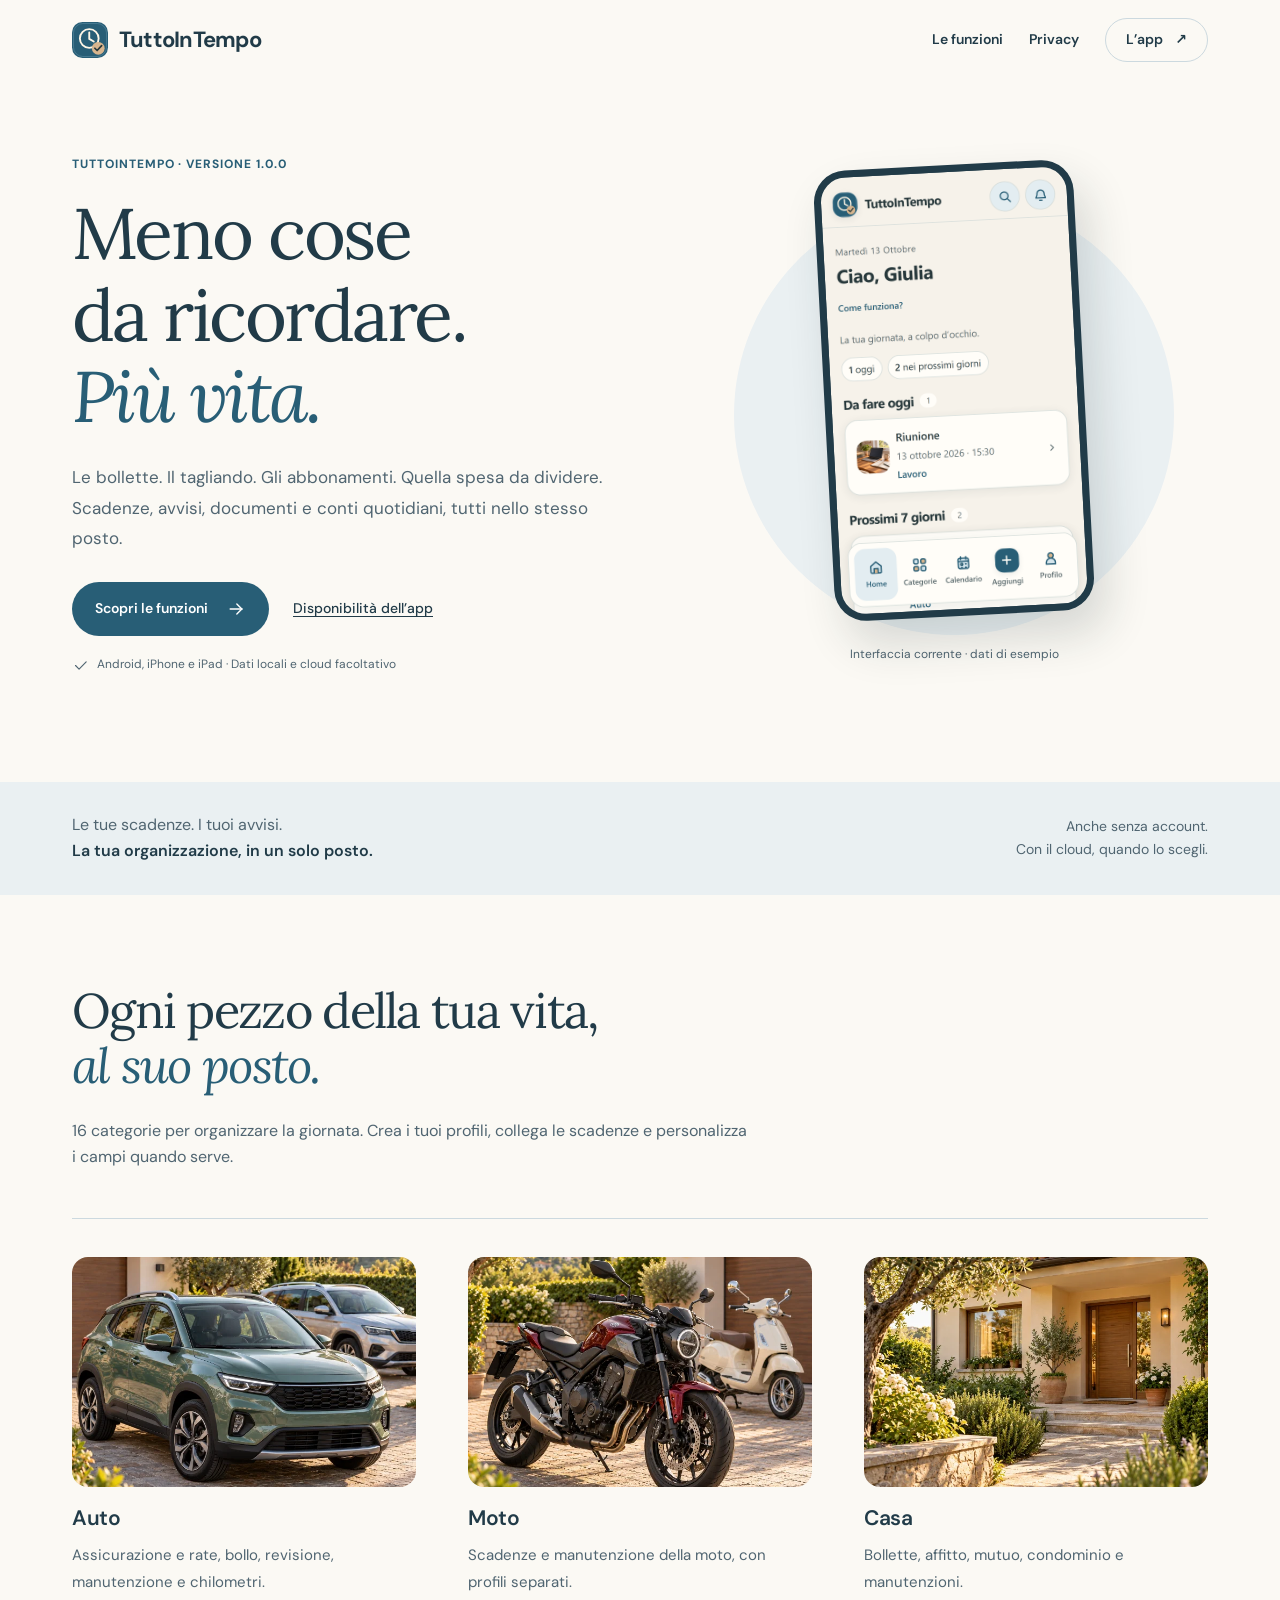
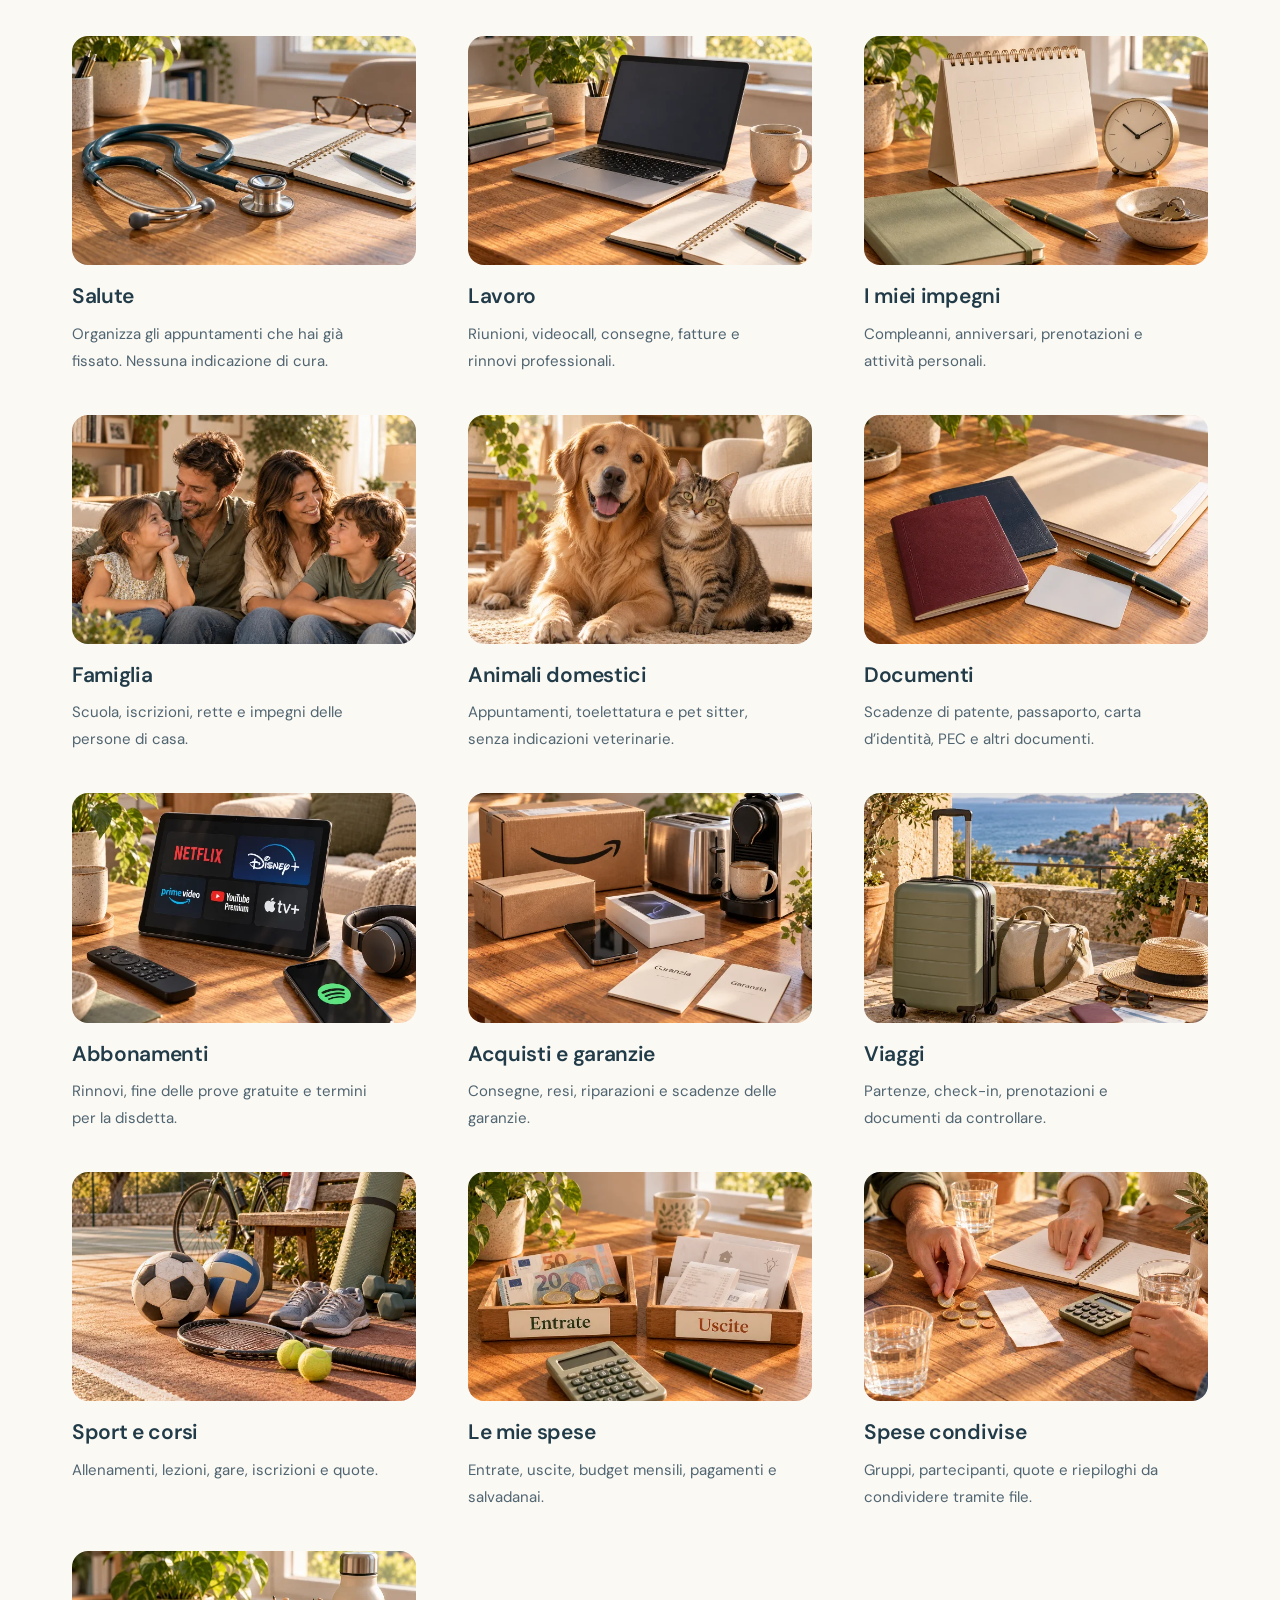
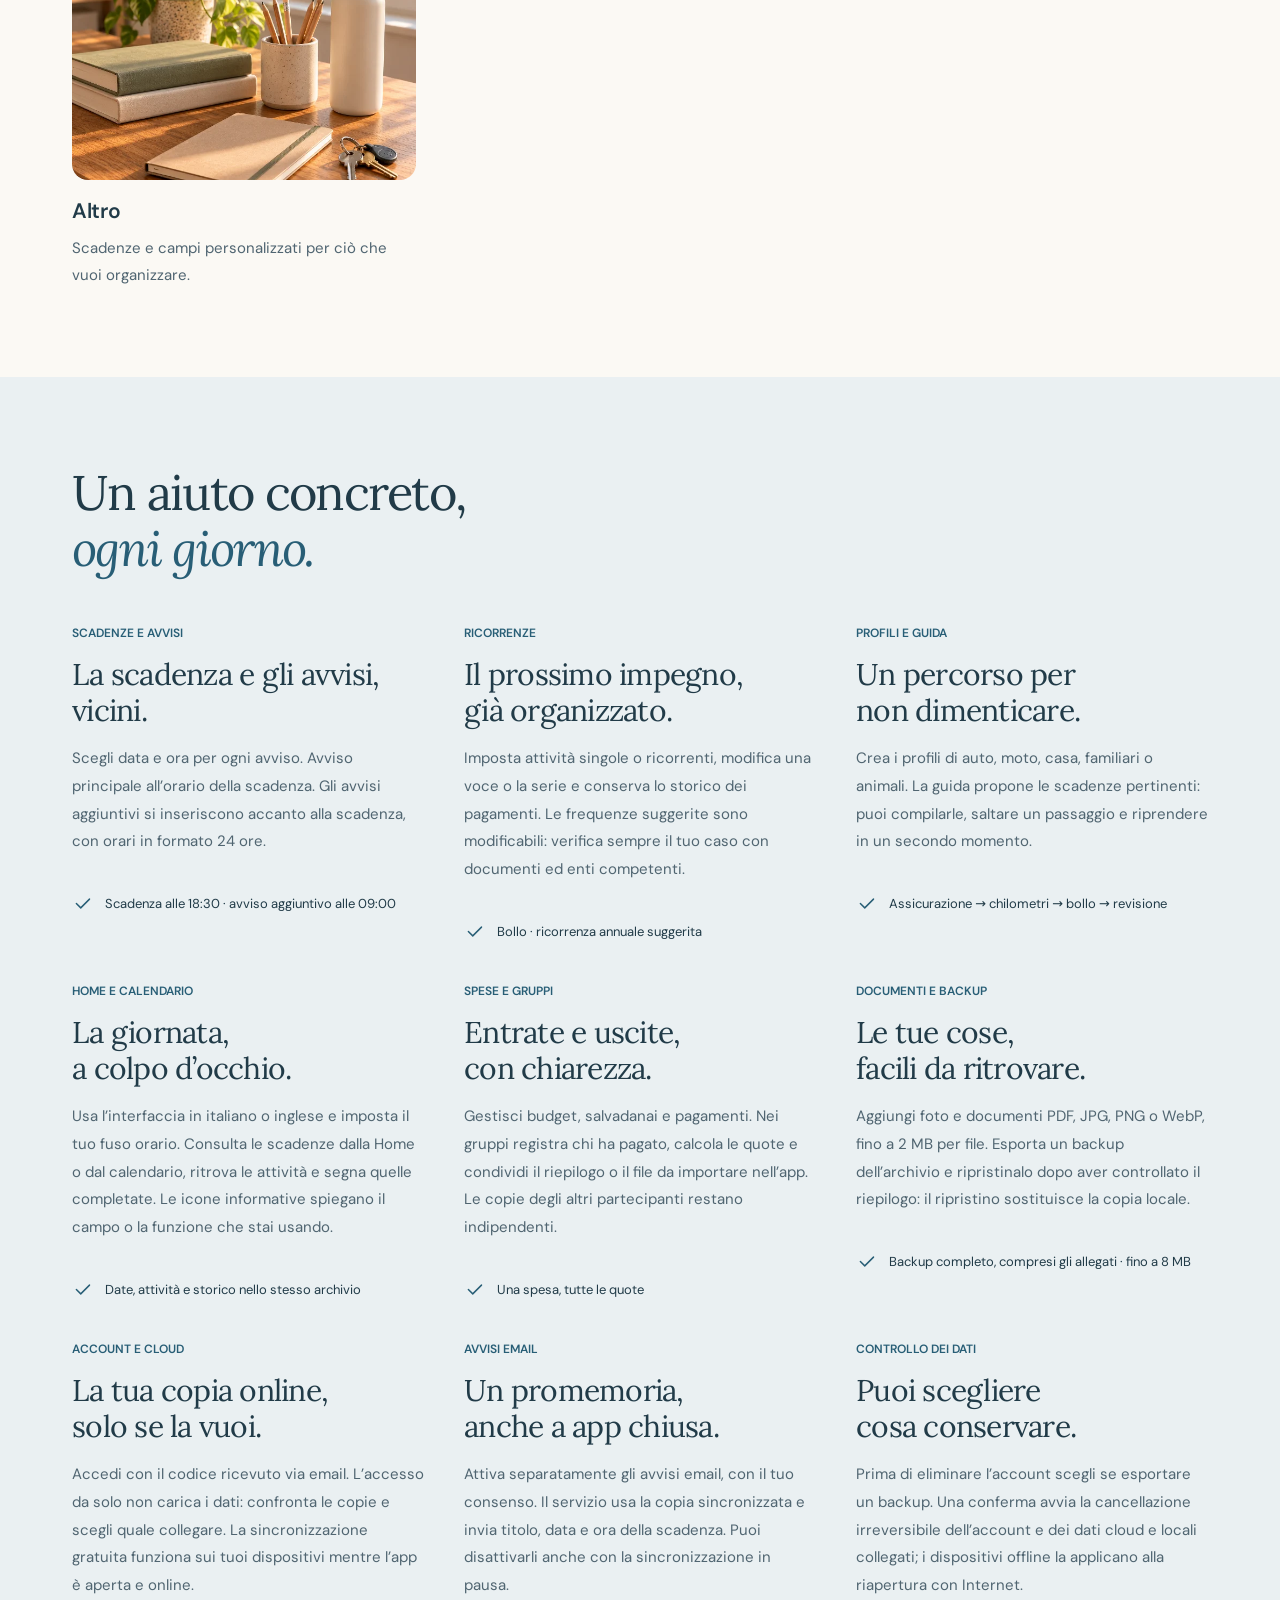
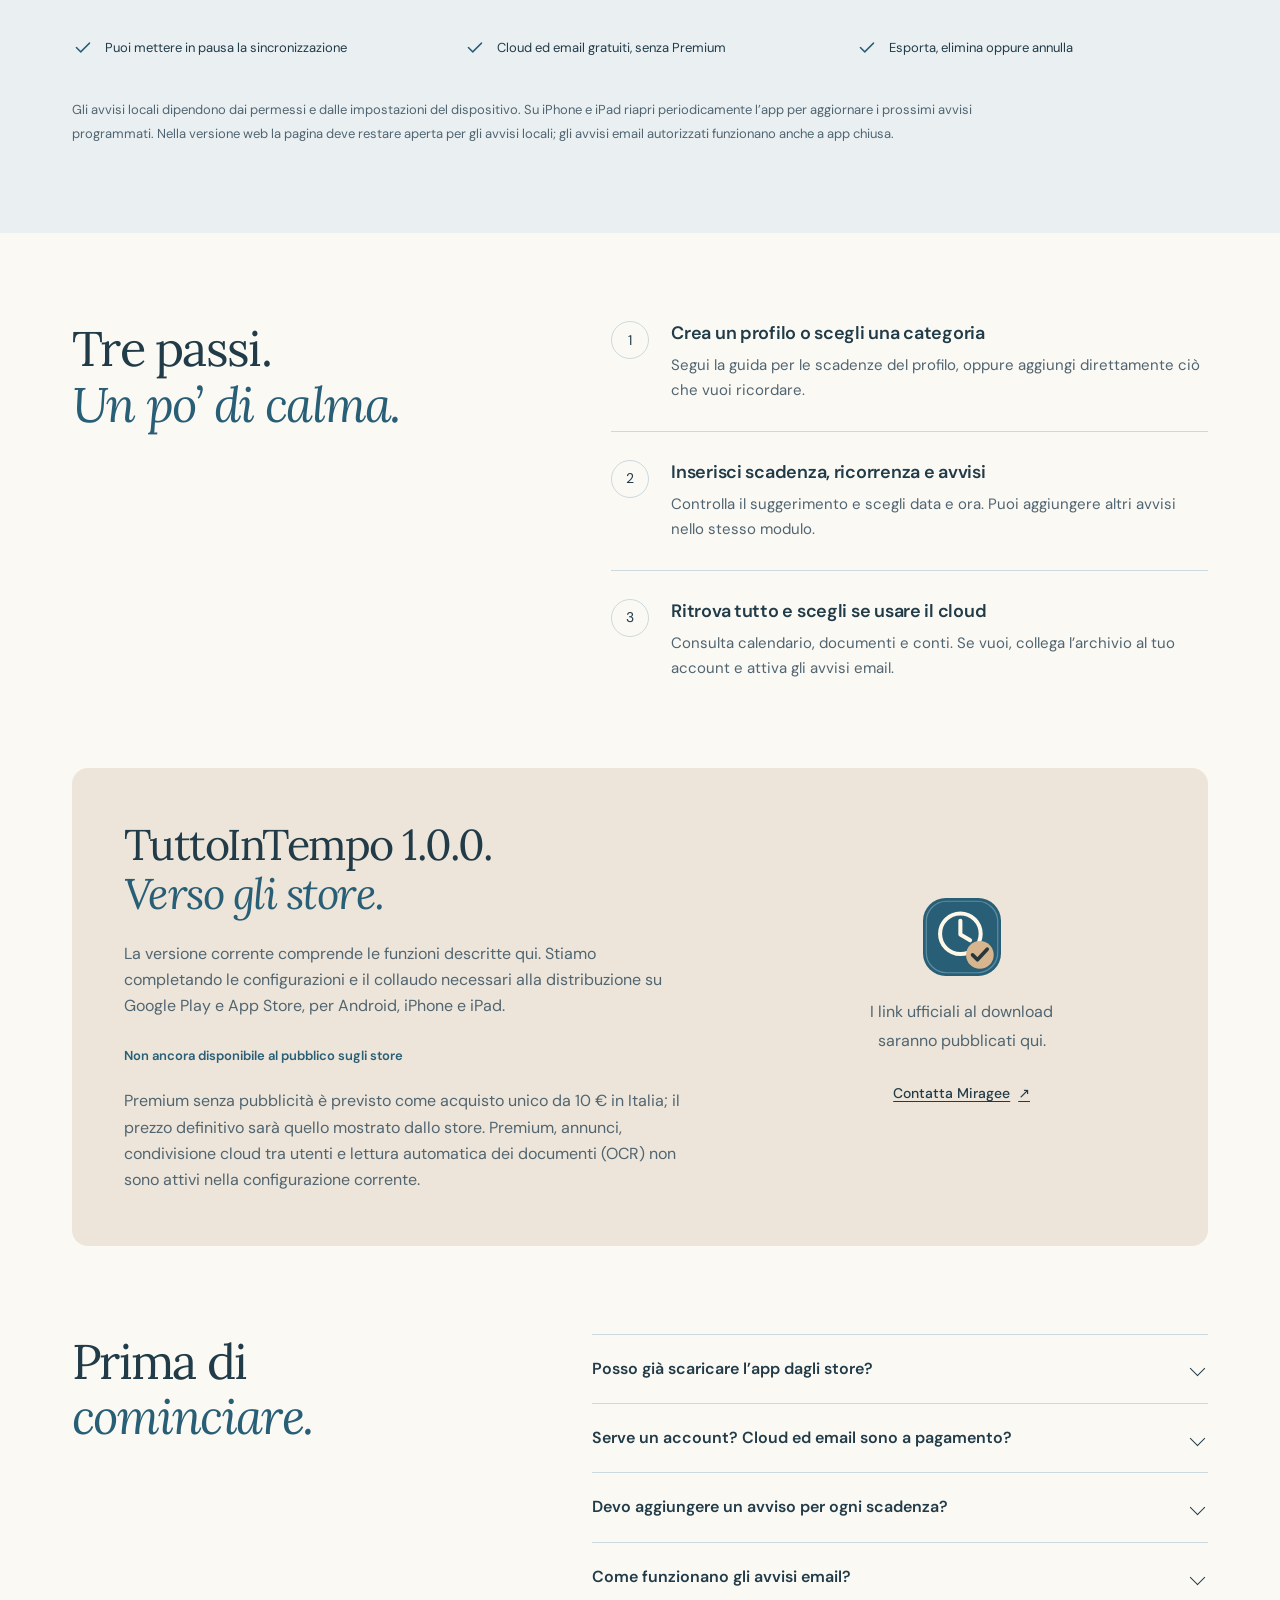
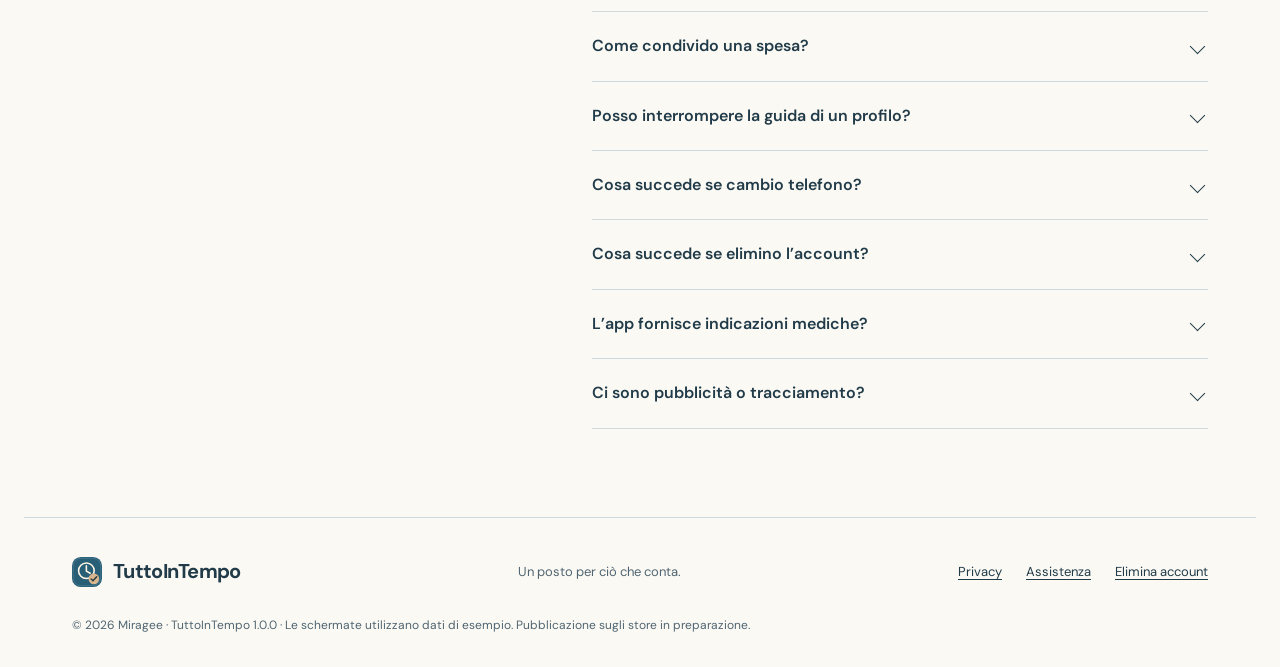
==== commit 12641752: "Aggiorna sito e privacy alle funzionalità correnti di TuttoInTempo 1.0.0" ====
--- a/index.html
+++ b/index.html
@@ -3,16 +3,16 @@
 <head>
   <meta charset="utf-8">
   <meta name="viewport" content="width=device-width,initial-scale=1">
-  <meta name="description" content="TuttoInTempo riunisce scadenze, impegni e spese della vita quotidiana. Scopri l’app Android in preparazione e come gestisce i tuoi dati.">
-  <meta name="theme-color" content="#172c29">
+  <meta name="description" content="TuttoInTempo 1.0.0: scadenze, avvisi 24 ore, profili guidati, documenti, spese, cloud facoltativo e avvisi email. Android, iPhone e iPad.">
+  <meta name="theme-color" content="#285e76">
   <meta name="referrer" content="strict-origin-when-cross-origin">
   <meta property="og:title" content="TuttoInTempo | Più spazio alla vita.">
-  <meta property="og:description" content="Casa, auto, famiglia, animali e spese. Un posto per tenere a mente ciò che conta.">
+  <meta property="og:description" content="Scadenze, avvisi, documenti e spese. Dati locali, cloud facoltativo e avvisi email gratuiti.">
   <meta property="og:type" content="website">
   <meta property="og:url" content="https://miragee-lab.github.io/tutto-in-tempo-sito/">
   <meta property="og:image" content="https://miragee-lab.github.io/tutto-in-tempo-sito/assets/social.png">
-  <meta property="og:image:width" content="1200">
-  <meta property="og:image:height" content="630">
+  <meta property="og:image:width" content="1024">
+  <meta property="og:image:height" content="500">
   <meta name="twitter:card" content="summary_large_image">
   <link rel="canonical" href="https://miragee-lab.github.io/tutto-in-tempo-sito/">
   <link rel="icon" href="assets/logo.svg" type="image/svg+xml">
@@ -137,55 +137,47 @@
     <a class="brand" href="./" aria-label="TuttoInTempo, pagina iniziale"><img src="assets/logo.svg" alt="" width="38" height="38">TuttoInTempo</a>
     <nav aria-label="Navigazione principale"><a href="#funzioni">Le funzioni</a><a href="privacy.html">Privacy</a><a class="nav-cta" href="#disponibilita">L’app <span aria-hidden="true">↗</span></a></nav>
   </header>
-  <main id="contenuto">
-    <section class="hero wrap" aria-labelledby="hero-title">
-      <div class="hero-copy">
-
-        <h1 id="hero-title">Meno cose<br>da ricordare.<br><em>Più vita.</em></h1>
-        <p class="lead">Le bollette. Il tagliando. Il veterinario. Quella spesa da dividere. TuttoInTempo raccoglie i piccoli impegni che riempiono le tue giornate, in un unico posto.</p>
-        <div class="actions"><a class="button" href="#funzioni">Scopri TuttoInTempo <svg aria-hidden="true"><use href="#arrow"/></svg></a><a class="text-link" href="#disponibilita">Quando posso provarla?</a></div>
-        <p class="hero-note"><svg aria-hidden="true"><use href="#check"/></svg> Android · Beta in preparazione · Dati nell’app sul tuo dispositivo</p>
-      </div>
-      <figure class="hero-art">
-        <div class="art-circle" aria-hidden="true"></div>
-        <div class="phone"><img src="assets/app-preview.png" width="640" height="1440" alt="Schermata reale della beta: profilo Giulia e una scadenza di esempio nella pagina Home." fetchpriority="high"></div>
-        <figcaption class="art-caption">Schermata reale della beta · dati di esempio</figcaption>
-      </figure>
-    </section>
-    <section class="intro-strip"><div class="wrap"><p>La vita ha tante categorie.<br><strong>La tua organizzazione può avere un solo posto.</strong></p><p>Per le cose da fare.<br>Per quelle da non dimenticare.</p></div></section>
-    <section class="section wrap" id="funzioni" aria-labelledby="functions-title">
-      <div class="section-heading"><div><h2 id="functions-title">Ogni pezzo della tua vita,<br><em>al suo posto.</em></h2></div><p>Dalle scadenze di casa alle visite dei tuoi animali: organizza gli impegni per categoria e ritrovali senza cercare tra mille appunti.</p></div>
-      <div class="category-grid">
-        <article class="category"><svg aria-hidden="true"><use href="#home"/></svg><h3>Casa</h3><p>Bollette, affitto, mutuo e scadenze condominiali.</p></article>
-        <article class="category"><svg aria-hidden="true"><use href="#car"/></svg><h3>Auto e moto</h3><p>Assicurazione, bollo, revisione e manutenzione dei tuoi veicoli.</p></article>
-        <article class="category"><svg aria-hidden="true"><use href="#people"/></svg><h3>Famiglia</h3><p>Scuola, sport e impegni delle persone a cui vuoi bene.</p></article>
-        <article class="category"><svg aria-hidden="true"><use href="#paw"/></svg><h3>Animali</h3><p>Visite, toelettatura e appuntamenti per i tuoi compagni di vita.</p></article>
-        <article class="category"><svg aria-hidden="true"><use href="#heart"/></svg><h3>Salute</h3><p>Visite e controlli, con gli avvisi che scegli tu.</p></article>
-        <article class="category"><svg aria-hidden="true"><use href="#case"/></svg><h3>Lavoro</h3><p>Riunioni, consegne e appuntamenti della tua settimana.</p></article>
-        <article class="category"><svg aria-hidden="true"><use href="#doc"/></svg><h3>Documenti</h3><p>Rinnovi e scadenze, dalla patente al passaporto.</p></article>
-        <article class="category"><svg aria-hidden="true"><use href="#clock"/></svg><h3>I tuoi impegni</h3><p>Compleanni, prenotazioni e tutto ciò che vuoi ricordare.</p></article>
-        <article class="category"><svg aria-hidden="true"><use href="#wallet"/></svg><h3>Spese e budget</h3><p>Entrate, uscite, pagamenti e spese da dividere in gruppo.</p></article>
-      </div>
-    </section>
-    <section class="features-section"><div class="wrap section">
-      <h2>Un aiuto concreto,<br><em>ogni giorno.</em></h2>
-      <div class="feature-grid">
-        <article><span class="feature-label">AVVISI</span><h3>Il momento<br>lo scegli tu.</h3><p>Imposta data e ora dell’avviso, oppure un anticipo rispetto alla scadenza. Una bolletta alle 09:00? Sì, anche quello.</p><div class="feature-sample"><svg aria-hidden="true"><use href="#clock"/></svg><span>Il giorno della scadenza <b>09:00</b></span></div></article>
-        <article><span class="feature-label">SPESE CONDIVISE</span><h3>Dividere le spese,<br>con chiarezza.</h3><p>Registra chi ha pagato, calcola le quote e condividi il riepilogo via WhatsApp. Chi ha l’app può importare la spesa ricevuta.</p><div class="feature-sample"><svg aria-hidden="true"><use href="#people"/></svg><span>Una spesa, tutte le quote. <b>✓</b></span></div></article>
-        <article><span class="feature-label">DATI LOCALI</span><h3>Le tue cose,<br>sul tuo dispositivo.</h3><p>Nella beta i dati restano nell’app sul dispositivo. Esporta un backup per conservarne una copia e ripristinarla quando serve.</p><div class="feature-sample"><svg aria-hidden="true"><use href="#doc"/></svg><span>Backup sotto il tuo controllo <b>↗</b></span></div></article>
-      </div>
-      <p class="features-note">Gli avvisi Android dipendono dai permessi e dalle impostazioni del telefono. Le copie delle spese condivise sono indipendenti: gli aggiornamenti non si sincronizzano tra dispositivi.</p>
-    </div></section>
-    <section class="section wrap how-section" aria-labelledby="how-title"><div><h2 id="how-title">Tre passi.<br><em>Un po’ di calma.</em></h2></div><ol class="steps"><li><span>1</span><div><h3>Aggiungi ciò che vuoi ricordare</h3><p>Scegli la categoria e inserisci il tuo impegno o la tua scadenza.</p></div></li><li><span>2</span><div><h3>Scegli quando ricevere l’avviso</h3><p>Decidi data e ora, con la possibilità di aggiungere anticipi.</p></div></li><li><span>3</span><div><h3>Ritrova tutto e segna ciò che hai fatto</h3><p>Consulta gli impegni, registra i pagamenti e completa le attività.</p></div></li></ol></section>
-    <section class="availability wrap" id="disponibilita" aria-labelledby="availability-title"><div><h2 id="availability-title">Le giornate più leggere<br><em>sono in preparazione.</em></h2><p>TuttoInTempo è in fase di sviluppo e collaudo su Android. Stiamo rifinendo le funzioni prima della pubblicazione sul Google Play Store.</p><span class="status-pill">Beta in preparazione · Non ancora sul Play Store</span></div><div class="availability-side"><img src="assets/logo.svg" alt="" width="90" height="90"><p>Quando sarà disponibile,<br>troverai qui il link ufficiale.</p><a href="privacy.html">Leggi la privacy policy <span aria-hidden="true">↗</span></a></div></section>
-    <section class="section wrap faq-section" aria-labelledby="faq-title"><div><h2 id="faq-title">Prima di<br><em>cominciare.</em></h2></div><div class="faq-list">
-      <details><summary>Posso già scaricare l’app?</summary><p>L’app non è ancora pubblicata sul Play Store. È in corso il collaudo della beta Android; questo sito verrà aggiornato quando sarà disponibile una versione ufficiale.</p></details>
-      <details><summary>Serve un account per la beta?</summary><p>La beta usa un profilo locale e non richiede un account online. Account cloud, sincronizzazione continua tra telefoni ed email non sono attivi.</p></details>
-      <details><summary>Come funzionano le spese su WhatsApp?</summary><p>Condividi un riepilogo leggibile in chat oppure un file per l’app. Chi riceve può leggere il messaggio anche senza TuttoInTempo; chi ha l’app può importare la spesa. Le modifiche successive restano nella singola copia.</p></details>
-      <details><summary>Cosa succede se cambio telefono?</summary><p>Prima del cambio, esporta un backup dall’app e conservalo in un luogo sicuro. Il file contiene dati personali in chiaro. Disinstallare l’app o cancellarne i dati elimina l’archivio locale; il backup esportato resta dove lo hai salvato.</p></details>
-      <details><summary>Ci sono pubblicità o tracciamento?</summary><p>La beta attuale non integra pubblicità o strumenti di analisi. Questo sito non contiene moduli, cookie di profilazione o strumenti di analisi. GitHub, che ospita il sito, tratta i dati tecnici delle visite secondo la propria informativa.</p></details>
-    </div></section>
-  </main>
-  <footer class="footer wrap"><a class="brand" href="./"><img src="assets/logo.svg" alt="" width="30" height="30">TuttoInTempo</a><span>Un posto per ciò che conta.</span><nav aria-label="Link nel piè di pagina"><a href="privacy.html">Privacy policy</a><a href="https://github.com/miragee-lab/tutto-in-tempo-sito" rel="noopener noreferrer">Il sito su GitHub ↗</a></nav><p class="footer-note">© 2026 TuttoInTempo · Progetto in sviluppo. La schermata dell’app utilizza dati di esempio.</p></footer>
-</body>
-</html>
+<main id="contenuto">
+<section class="hero wrap" aria-labelledby="hero-title"><div class="hero-copy"><p class="eyebrow">TUTTOINTEMPO · VERSIONE 1.0.0</p><h1 id="hero-title">Meno cose<br>da ricordare.<br><em>Più vita.</em></h1><p class="lead">Le bollette. Il tagliando. Gli abbonamenti. Quella spesa da dividere. Scadenze, avvisi, documenti e conti quotidiani, tutti nello stesso posto.</p><div class="actions"><a class="button" href="#funzioni">Scopri le funzioni <svg aria-hidden="true"><use href="#arrow"/></svg></a><a class="text-link" href="#disponibilita">Disponibilità dell’app</a></div><p class="hero-note"><svg aria-hidden="true"><use href="#check"/></svg> Android, iPhone e iPad · Dati locali e cloud facoltativo</p></div><figure class="hero-art"><div class="art-circle" aria-hidden="true"></div><div class="phone"><img src="assets/app-preview.png" width="1080" height="1920" alt="Interfaccia corrente di TuttoInTempo: Home con il profilo Giulia e scadenze di esempio." fetchpriority="high"></div><figcaption class="art-caption">Interfaccia corrente · dati di esempio</figcaption></figure></section>
+<section class="intro-strip"><div class="wrap"><p>Le tue scadenze. I tuoi avvisi.<br><strong>La tua organizzazione, in un solo posto.</strong></p><p>Anche senza account.<br>Con il cloud, quando lo scegli.</p></div></section>
+<section class="section wrap" id="funzioni" aria-labelledby="functions-title"><div class="section-heading"><h2 id="functions-title">Ogni pezzo della tua vita,<br><em>al suo posto.</em></h2><p>16 categorie per organizzare la giornata. Crea i tuoi profili, collega le scadenze e personalizza i campi quando serve.</p></div><div class="category-grid"><article class="category"><img src="assets/categories/auto.webp" alt="" width="640" height="426" loading="lazy" decoding="async"><h3>Auto</h3><p>Assicurazione e rate, bollo, revisione, manutenzione e chilometri.</p></article>
+<article class="category"><img src="assets/categories/moto.webp" alt="" width="640" height="426" loading="lazy" decoding="async"><h3>Moto</h3><p>Scadenze e manutenzione della moto, con profili separati.</p></article>
+<article class="category"><img src="assets/categories/casa.webp" alt="" width="640" height="426" loading="lazy" decoding="async"><h3>Casa</h3><p>Bollette, affitto, mutuo, condominio e manutenzioni.</p></article>
+<article class="category"><img src="assets/categories/salute.webp" alt="" width="640" height="426" loading="lazy" decoding="async"><h3>Salute</h3><p>Organizza gli appuntamenti che hai già fissato. Nessuna indicazione di cura.</p></article>
+<article class="category"><img src="assets/categories/lavoro.webp" alt="" width="640" height="426" loading="lazy" decoding="async"><h3>Lavoro</h3><p>Riunioni, videocall, consegne, fatture e rinnovi professionali.</p></article>
+<article class="category"><img src="assets/categories/personale.webp" alt="" width="640" height="426" loading="lazy" decoding="async"><h3>I miei impegni</h3><p>Compleanni, anniversari, prenotazioni e attività personali.</p></article>
+<article class="category"><img src="assets/categories/famiglia.webp" alt="" width="640" height="426" loading="lazy" decoding="async"><h3>Famiglia</h3><p>Scuola, iscrizioni, rette e impegni delle persone di casa.</p></article>
+<article class="category"><img src="assets/categories/animali.webp" alt="" width="640" height="426" loading="lazy" decoding="async"><h3>Animali domestici</h3><p>Appuntamenti, toelettatura e pet sitter, senza indicazioni veterinarie.</p></article>
+<article class="category"><img src="assets/categories/documenti.webp" alt="" width="640" height="426" loading="lazy" decoding="async"><h3>Documenti</h3><p>Scadenze di patente, passaporto, carta d’identità, PEC e altri documenti.</p></article>
+<article class="category"><img src="assets/categories/abbonamenti.webp" alt="" width="640" height="426" loading="lazy" decoding="async"><h3>Abbonamenti</h3><p>Rinnovi, fine delle prove gratuite e termini per la disdetta.</p></article>
+<article class="category"><img src="assets/categories/acquisti-garanzie.webp" alt="" width="640" height="426" loading="lazy" decoding="async"><h3>Acquisti e garanzie</h3><p>Consegne, resi, riparazioni e scadenze delle garanzie.</p></article>
+<article class="category"><img src="assets/categories/viaggi.webp" alt="" width="640" height="426" loading="lazy" decoding="async"><h3>Viaggi</h3><p>Partenze, check-in, prenotazioni e documenti da controllare.</p></article>
+<article class="category"><img src="assets/categories/sport-corsi.webp" alt="" width="640" height="426" loading="lazy" decoding="async"><h3>Sport e corsi</h3><p>Allenamenti, lezioni, gare, iscrizioni e quote.</p></article>
+<article class="category"><img src="assets/categories/le-mie-spese.webp" alt="" width="640" height="426" loading="lazy" decoding="async"><h3>Le mie spese</h3><p>Entrate, uscite, budget mensili, pagamenti e salvadanai.</p></article>
+<article class="category"><img src="assets/categories/spese-condivise.webp" alt="" width="640" height="426" loading="lazy" decoding="async"><h3>Spese condivise</h3><p>Gruppi, partecipanti, quote e riepiloghi da condividere tramite file.</p></article>
+<article class="category"><img src="assets/categories/altro.webp" alt="" width="640" height="426" loading="lazy" decoding="async"><h3>Altro</h3><p>Scadenze e campi personalizzati per ciò che vuoi organizzare.</p></article></div></section>
+<section class="features-section"><div class="wrap section"><h2>Un aiuto concreto,<br><em>ogni giorno.</em></h2><div class="feature-grid">
+<article><span class="feature-label">SCADENZE E AVVISI</span><h3>La scadenza e gli avvisi,<br>vicini.</h3><p>Scegli data e ora per ogni avviso. Avviso principale all’orario della scadenza. Gli avvisi aggiuntivi si inseriscono accanto alla scadenza, con orari in formato 24 ore.</p><div class="feature-sample"><svg aria-hidden="true"><use href="#check"/></svg><span>Scadenza alle 18:30 · avviso aggiuntivo alle 09:00</span></div></article>
+<article><span class="feature-label">RICORRENZE</span><h3>Il prossimo impegno,<br>già organizzato.</h3><p>Imposta attività singole o ricorrenti, modifica una voce o la serie e conserva lo storico dei pagamenti. Le frequenze suggerite sono modificabili: verifica sempre il tuo caso con documenti ed enti competenti.</p><div class="feature-sample"><svg aria-hidden="true"><use href="#check"/></svg><span>Bollo · ricorrenza annuale suggerita</span></div></article>
+<article><span class="feature-label">PROFILI E GUIDA</span><h3>Un percorso per<br>non dimenticare.</h3><p>Crea i profili di auto, moto, casa, familiari o animali. La guida propone le scadenze pertinenti: puoi compilarle, saltare un passaggio e riprendere in un secondo momento.</p><div class="feature-sample"><svg aria-hidden="true"><use href="#check"/></svg><span>Assicurazione → chilometri → bollo → revisione</span></div></article>
+<article><span class="feature-label">HOME E CALENDARIO</span><h3>La giornata,<br>a colpo d’occhio.</h3><p>Usa l’interfaccia in italiano o inglese e imposta il tuo fuso orario. Consulta le scadenze dalla Home o dal calendario, ritrova le attività e segna quelle completate. Le icone informative spiegano il campo o la funzione che stai usando.</p><div class="feature-sample"><svg aria-hidden="true"><use href="#check"/></svg><span>Date, attività e storico nello stesso archivio</span></div></article>
+<article><span class="feature-label">SPESE E GRUPPI</span><h3>Entrate e uscite,<br>con chiarezza.</h3><p>Gestisci budget, salvadanai e pagamenti. Nei gruppi registra chi ha pagato, calcola le quote e condividi il riepilogo o il file da importare nell’app. Le copie degli altri partecipanti restano indipendenti.</p><div class="feature-sample"><svg aria-hidden="true"><use href="#check"/></svg><span>Una spesa, tutte le quote</span></div></article>
+<article><span class="feature-label">DOCUMENTI E BACKUP</span><h3>Le tue cose,<br>facili da ritrovare.</h3><p>Aggiungi foto e documenti PDF, JPG, PNG o WebP, fino a 2 MB per file. Esporta un backup dell’archivio e ripristinalo dopo aver controllato il riepilogo: il ripristino sostituisce la copia locale.</p><div class="feature-sample"><svg aria-hidden="true"><use href="#check"/></svg><span>Backup completo, compresi gli allegati · fino a 8 MB</span></div></article>
+<article><span class="feature-label">ACCOUNT E CLOUD</span><h3>La tua copia online,<br>solo se la vuoi.</h3><p>Accedi con il codice ricevuto via email. L’accesso da solo non carica i dati: confronta le copie e scegli quale collegare. La sincronizzazione gratuita funziona sui tuoi dispositivi mentre l’app è aperta e online.</p><div class="feature-sample"><svg aria-hidden="true"><use href="#check"/></svg><span>Puoi mettere in pausa la sincronizzazione</span></div></article>
+<article><span class="feature-label">AVVISI EMAIL</span><h3>Un promemoria,<br>anche a app chiusa.</h3><p>Attiva separatamente gli avvisi email, con il tuo consenso. Il servizio usa la copia sincronizzata e invia titolo, data e ora della scadenza. Puoi disattivarli anche con la sincronizzazione in pausa.</p><div class="feature-sample"><svg aria-hidden="true"><use href="#check"/></svg><span>Cloud ed email gratuiti, senza Premium</span></div></article>
+<article><span class="feature-label">CONTROLLO DEI DATI</span><h3>Puoi scegliere<br>cosa conservare.</h3><p>Prima di eliminare l’account scegli se esportare un backup. Una conferma avvia la cancellazione irreversibile dell’account e dei dati cloud e locali collegati; i dispositivi offline la applicano alla riapertura con Internet.</p><div class="feature-sample"><svg aria-hidden="true"><use href="#check"/></svg><span>Esporta, elimina oppure annulla</span></div></article>
+</div><p class="features-note">Gli avvisi locali dipendono dai permessi e dalle impostazioni del dispositivo. Su iPhone e iPad riapri periodicamente l’app per aggiornare i prossimi avvisi programmati. Nella versione web la pagina deve restare aperta per gli avvisi locali; gli avvisi email autorizzati funzionano anche a app chiusa.</p></div></section>
+<section class="section wrap how-section" aria-labelledby="how-title"><div><h2 id="how-title">Tre passi.<br><em>Un po’ di calma.</em></h2></div><ol class="steps"><li><span>1</span><div><h3>Crea un profilo o scegli una categoria</h3><p>Segui la guida per le scadenze del profilo, oppure aggiungi direttamente ciò che vuoi ricordare.</p></div></li><li><span>2</span><div><h3>Inserisci scadenza, ricorrenza e avvisi</h3><p>Controlla il suggerimento e scegli data e ora. Puoi aggiungere altri avvisi nello stesso modulo.</p></div></li><li><span>3</span><div><h3>Ritrova tutto e scegli se usare il cloud</h3><p>Consulta calendario, documenti e conti. Se vuoi, collega l’archivio al tuo account e attiva gli avvisi email.</p></div></li></ol></section>
+<section class="availability wrap" id="disponibilita" aria-labelledby="availability-title"><div><h2 id="availability-title">TuttoInTempo 1.0.0.<br><em>Verso gli store.</em></h2><p>La versione corrente comprende le funzioni descritte qui. Stiamo completando le configurazioni e il collaudo necessari alla distribuzione su Google Play e App Store, per Android, iPhone e iPad.</p><span class="status-pill">Non ancora disponibile al pubblico sugli store</span><p>Premium senza pubblicità è previsto come acquisto unico da 10 € in Italia; il prezzo definitivo sarà quello mostrato dallo store. Premium, annunci, condivisione cloud tra utenti e lettura automatica dei documenti (OCR) non sono attivi nella configurazione corrente.</p></div><div class="availability-side"><img src="assets/logo.svg" alt="" width="90" height="90"><p>I link ufficiali al download<br>saranno pubblicati qui.</p><a href="support.html">Contatta Miragee <span aria-hidden="true">↗</span></a></div></section>
+<section class="section wrap faq-section" aria-labelledby="faq-title"><div><h2 id="faq-title">Prima di<br><em>cominciare.</em></h2></div><div class="faq-list">
+<details><summary>Posso già scaricare l’app dagli store?</summary><p>Non ancora. Google Play e App Store sono in preparazione; questa pagina pubblicherà i collegamenti ufficiali quando la distribuzione sarà disponibile.</p></details>
+<details><summary>Serve un account? Cloud ed email sono a pagamento?</summary><p>Puoi usare l’archivio locale senza account. Account, sincronizzazione personale e avvisi email sono facoltativi e gratuiti. Il futuro Premium servirà soltanto a rimuovere la pubblicità.</p></details>
+<details><summary>Devo aggiungere un avviso per ogni scadenza?</summary><p>L’avviso principale è previsto all’orario della scadenza, con gli avvisi abilitati e i permessi necessari. Aggiungi altre date e ore soltanto quando vuoi ulteriori promemoria. Tutti gli orari sono in formato 24 ore.</p></details>
+<details><summary>Come funzionano gli avvisi email?</summary><p>Accedi al cloud, collega la tua copia e attiva “Ricevi gli avvisi anche via email” in Profilo → Avvisi e notifiche. Sono usate le scadenze della copia sincronizzata. Mettere in pausa la sincronizzazione o uscire dall’account non revoca il consenso alle email: puoi disattivarle nella stessa schermata.</p></details>
+<details><summary>Come condivido una spesa?</summary><p>Esporta il riepilogo o un file della spesa e scegli WhatsApp o un’altra applicazione di condivisione. Chi riceve il file può importarlo in TuttoInTempo. Le copie tra partecipanti non si aggiornano automaticamente; la condivisione cloud tra utenti è ancora da completare.</p></details>
+<details><summary>Posso interrompere la guida di un profilo?</summary><p>Sì. Puoi saltare un passaggio o fermarti e riprendere la guida in seguito, senza perdere le scadenze già inserite.</p></details>
+<details><summary>Cosa succede se cambio telefono?</summary><p>Esporta prima un backup. Se hai collegato la copia cloud, accedi sul nuovo dispositivo, confronta le copie e scegli quella da usare. Le autorizzazioni alle notifiche vanno concesse sul nuovo dispositivo. I file esportati contengono dati personali in chiaro: conservali in un luogo sicuro.</p></details>
+<details><summary>Cosa succede se elimino l’account?</summary><p>Prima scegli se esportare un backup, continuare senza esportare o annullare. La conferma finale elimina definitivamente account, archivio online e copie locali collegate nelle installazioni aggiornate. Un dispositivo offline applica la cancellazione quando riapri l’app con Internet. File esportati ed email già ricevute restano nelle rispettive destinazioni. <a href="elimina-account.html">Come richiedere l’eliminazione</a>.</p></details>
+<details><summary>L’app fornisce indicazioni mediche?</summary><p>No. Salute e Animali organizzano appuntamenti e impegni già scelti da te; non propongono terapie, farmaci, vaccinazioni o diagnosi. Le ricorrenze generali sono suggerimenti da verificare, non consulenza medica, legale o finanziaria.</p></details>
+<details><summary>Ci sono pubblicità o tracciamento?</summary><p>Pubblicità e acquisto Premium non sono ancora attivi nell’app corrente. Questo sito di presentazione non integra annunci, moduli, cookie di profilazione o strumenti di analisi. GitHub Pages tratta i dati tecnici delle visite secondo la propria informativa. <a href="privacy.html">Leggi la privacy aggiornata</a>.</p></details>
+</div></section></main><footer class="footer wrap"><a class="brand" href="./"><img src="assets/logo.svg" alt="" width="30" height="30">TuttoInTempo</a><span>Un posto per ciò che conta.</span><nav aria-label="Link nel piè di pagina"><a href="privacy.html">Privacy</a><a href="support.html">Assistenza</a><a href="elimina-account.html">Elimina account</a></nav><p class="footer-note">© 2026 Miragee · TuttoInTempo 1.0.0 · Le schermate utilizzano dati di esempio. Pubblicazione sugli store in preparazione.</p></footer></body></html>
--- a/style.css
+++ b/style.css
@@ -4,9 +4,9 @@
 @font-face {font-family:"Lora";font-style:italic;font-weight:400 500;font-display:swap;src:url("assets/fonts/lora-italic.woff2") format("woff2")}
 :root {
  color-scheme:light;
- --paper:#fbf9f4; --ink:#172c29; --muted:#526259; --accent:#a34529;
- --accent-surface:#f3e6db; --surface:#edf1e7; --surface-alt:#eee6d5; --line:#d5dacf;
- --focus:#a34529; --button-bg:#172c29; --button-ink:#fbf9f4; --button-hover:#2e4b42;
+ --paper:#fbf9f4; --ink:#213b48; --muted:#506571; --accent:#285e76;
+ --accent-surface:#e4eef3; --surface:#eaf0f2; --surface-alt:#ede5d9; --line:#ccd9df;
+ --focus:#285e76; --button-bg:#285e76; --button-ink:#fff; --button-hover:#214d61;
  --radius:16px; --ease-out:cubic-bezier(.23,1,.32,1);
  --serif:"Lora",Georgia,serif; --sans:"DM Sans",system-ui,sans-serif;
 }
@@ -52,7 +52,7 @@
 .hero-note svg {width:17px;height:17px;margin-top:2px}
 .hero-art {position:relative;display:grid;justify-items:center;align-content:center;min-height:590px;isolation:isolate}
 .art-circle {position:absolute;width:440px;height:440px;max-width:100%;top:50%;left:50%;transform:translate(-50%,-50%);background:var(--surface);border-radius:50%;z-index:-1}
-.phone {width:260px;padding:7px;background:#172c29;border-radius:32px;box-shadow:12px 24px 45px rgb(23 44 41 / .16);transform:rotate(-3deg)}
+.phone {width:260px;padding:7px;background:#213b48;border-radius:32px;box-shadow:12px 24px 45px rgb(23 44 41 / .16);transform:rotate(-3deg)}
 .phone img {width:100%;height:auto;border-radius:25px}
 .art-caption {margin-top:29px;font-size:12px;color:var(--muted);text-align:center}
 .intro-strip {background:var(--surface)}
@@ -262,11 +262,11 @@
 @media (prefers-color-scheme:dark) {
  :root {
   color-scheme:dark;
-  --paper:#152622;--ink:#f3f1e8;--muted:#bec9bf;--accent:#f0b79b;
-  --accent-surface:#4b332b;--surface:#21372d;--surface-alt:#343a2d;--line:#425348;
-  --focus:#f0b79b;--button-bg:#e4ecd8;--button-ink:#172c29;--button-hover:#f3f4e7;
+  --paper:#14242c;--ink:#edf3f5;--muted:#b8c8d0;--accent:#9cc8dc;
+  --accent-surface:#243f4d;--surface:#1e3541;--surface-alt:#2d3940;--line:#415963;
+  --focus:#9cc8dc;--button-bg:#9cc8dc;--button-ink:#14242c;--button-hover:#c6dfe9;
  }
- .phone {background:#394940;box-shadow:12px 24px 45px rgb(0 0 0 / .24)}
+ .phone {background:#213b48;box-shadow:12px 24px 45px rgb(0 0 0 / .24)}
 }
 @media print {
  :root {--paper:white;--ink:black;--muted:#333;--accent:#333;--surface:white;--surface-alt:white;--line:#aaa}
@@ -276,4 +276,6 @@
  .policy-body {max-width:none}
  .privacy-hero {padding-top:15px}
  .policy-body section {break-inside:avoid}
-}+}
+/* Current release content, using the approved application photographs. */
+.eyebrow{color:var(--accent);font-size:12px;font-weight:700;letter-spacing:.08em;margin-bottom:18px}.category>img{width:100%;height:auto;aspect-ratio:1.5;object-fit:cover;border-radius:16px;margin-bottom:17px}.feature-grid{grid-template-columns:repeat(3,minmax(0,1fr));gap:40px}.feature-grid article:first-child{grid-row:auto;padding:0;border:0}.feature-grid article:last-child{padding:0;border:0}.feature-grid article:first-child h3,.feature-grid h3{font-size:30px}.feature-grid article:first-child .feature-sample{margin-top:19px;padding-top:18px;padding-bottom:0;border:0}.feature-grid article:first-child .feature-sample b{font-family:var(--sans);font-size:13px}.feature-sample{align-items:flex-start}.availability .status-pill{display:block}.policy-body{overflow-wrap:anywhere}@media(max-width:1024px){.feature-grid{grid-template-columns:repeat(2,minmax(0,1fr));gap:32px}}@media(max-width:767px){.feature-grid{grid-template-columns:1fr}.feature-grid article:first-child h3{font-size:30px}.feature-grid article:not(:first-child){padding-top:26px}.category:last-child{grid-column:auto}.header nav{gap:12px}.category-grid{gap:30px 20px}.category>img{border-radius:12px}}
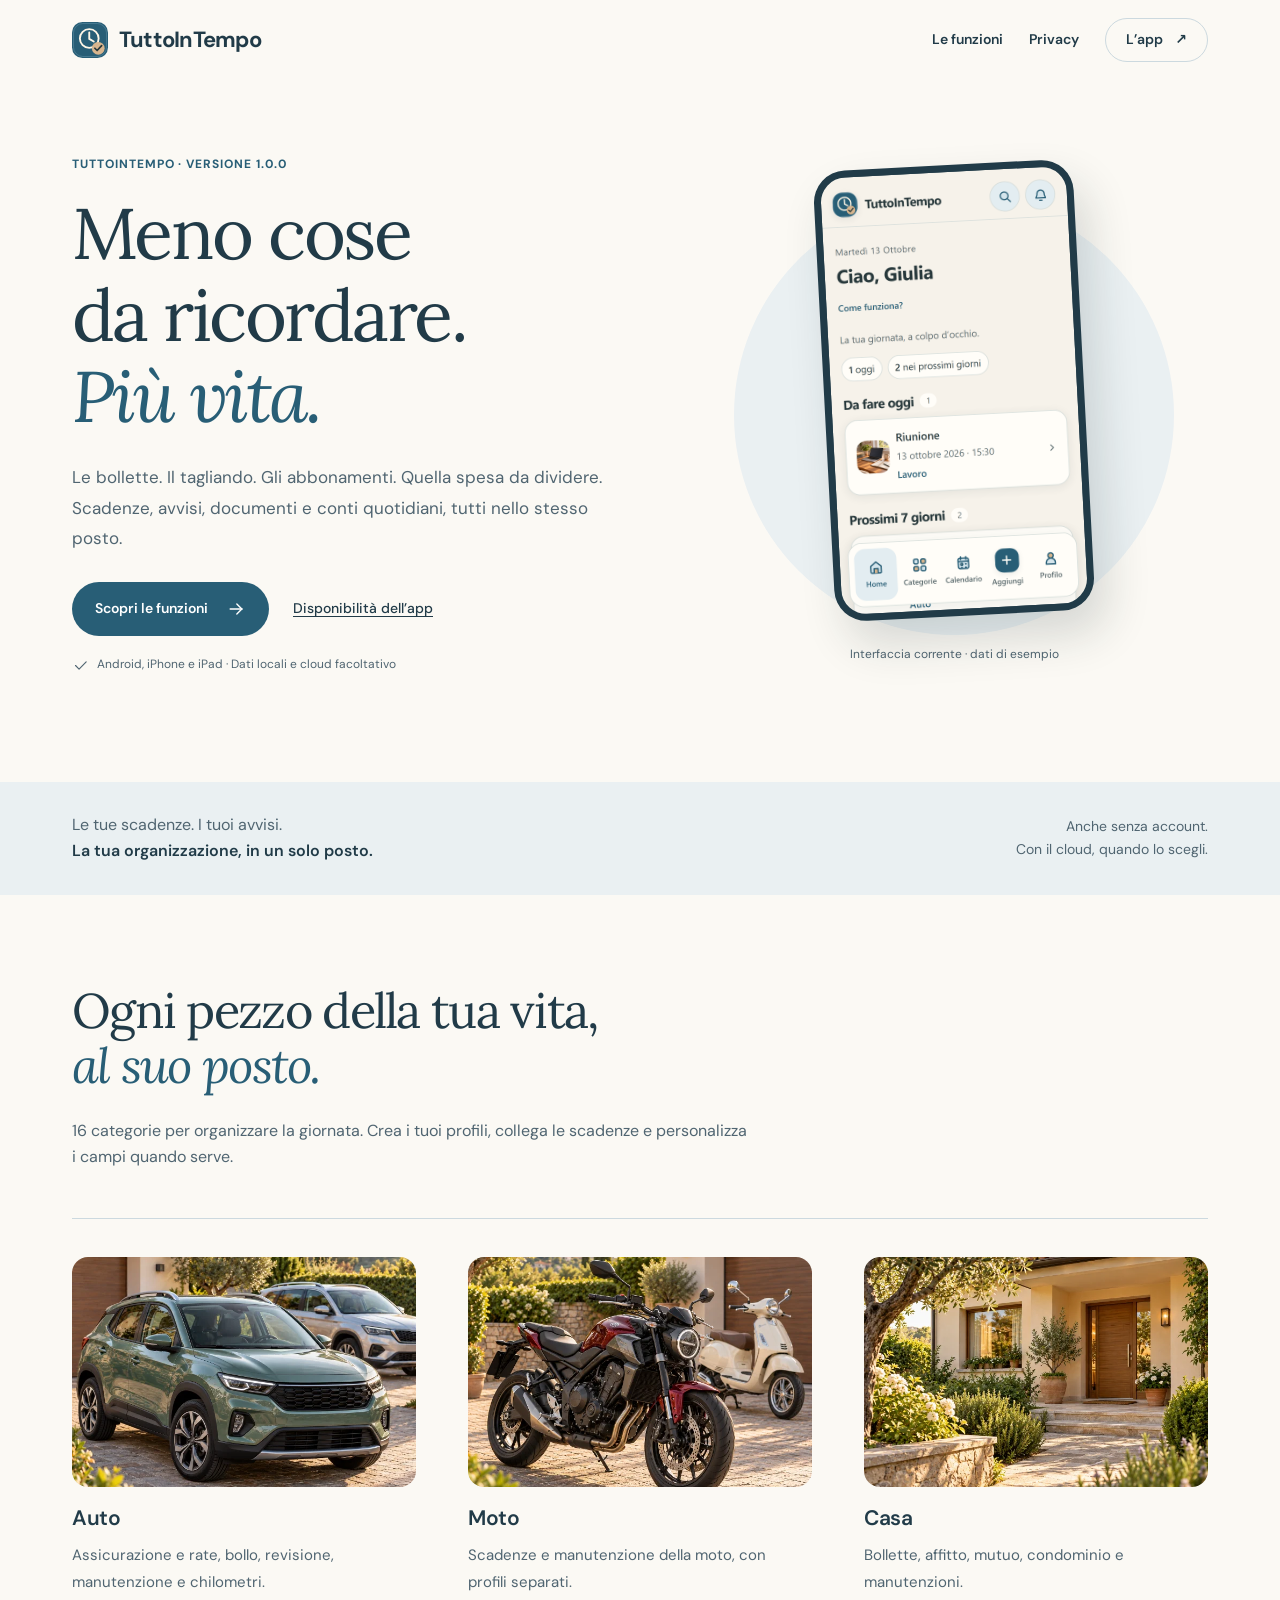
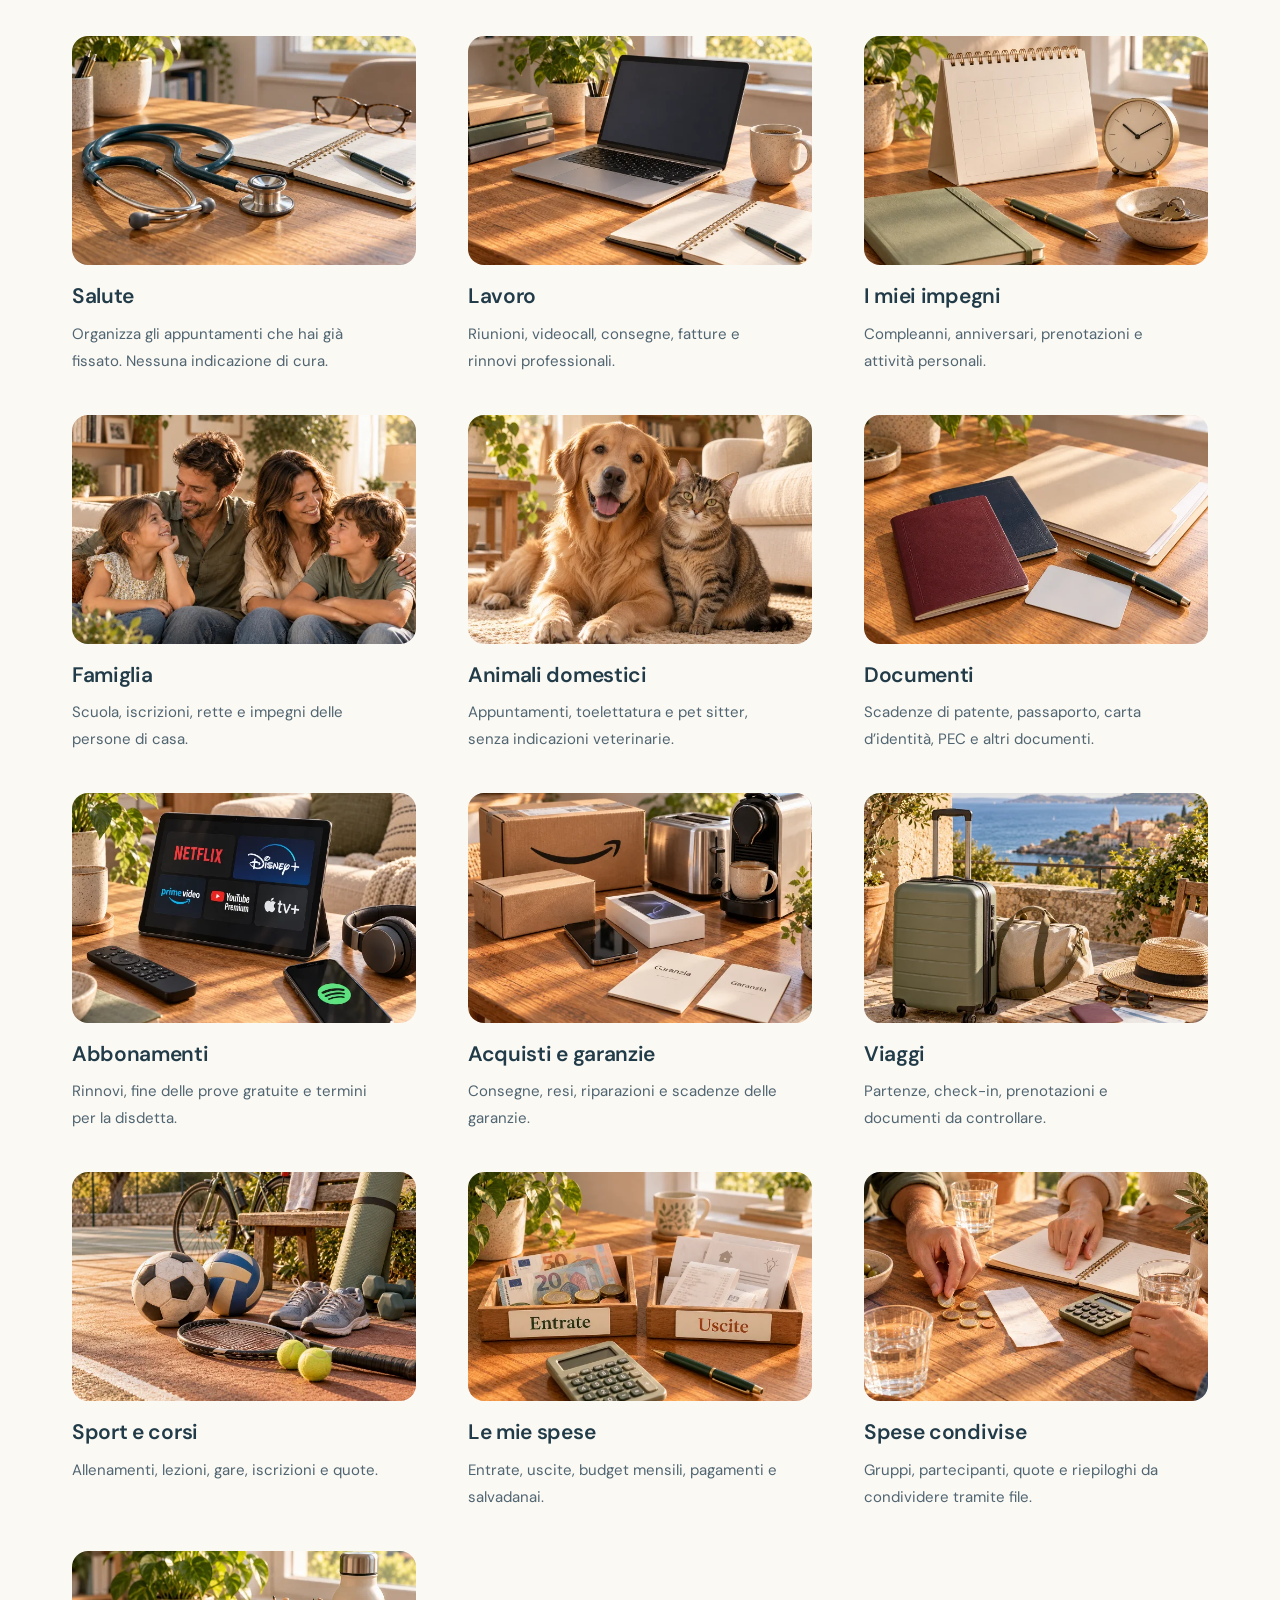
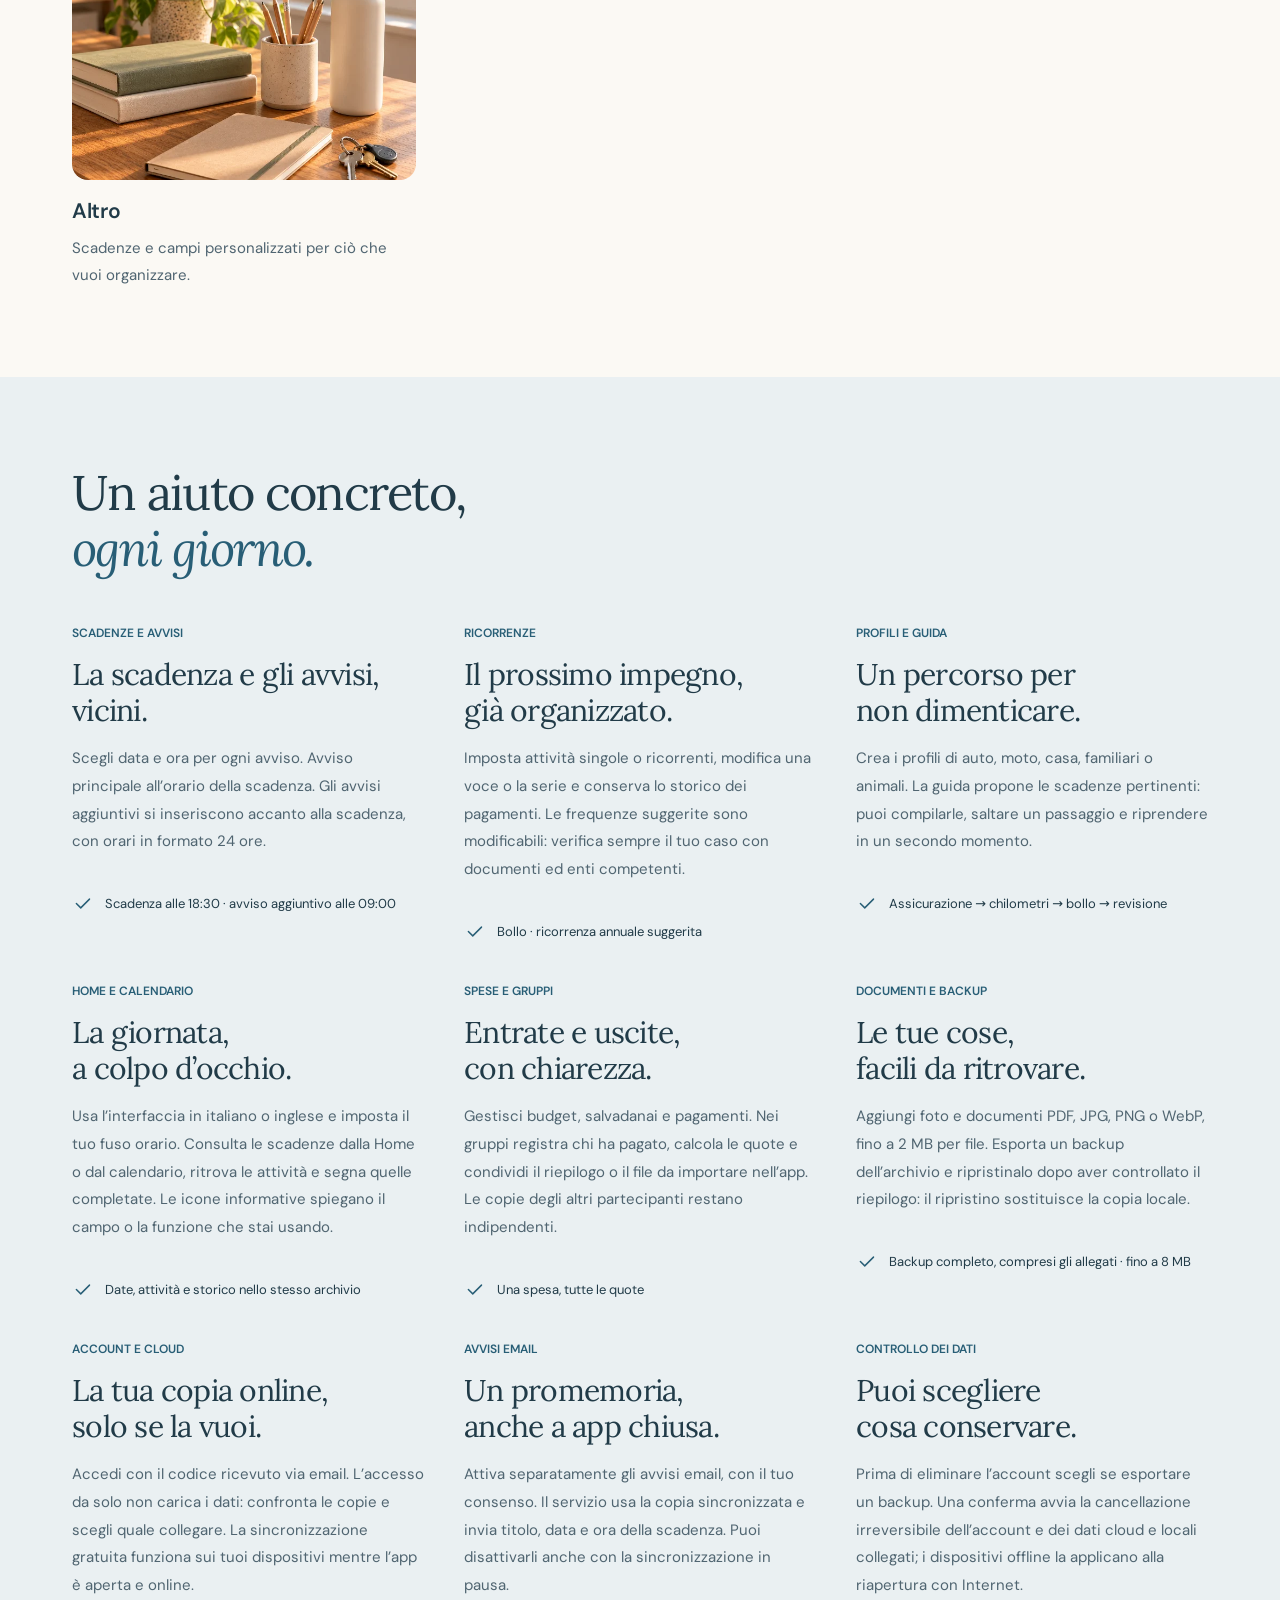
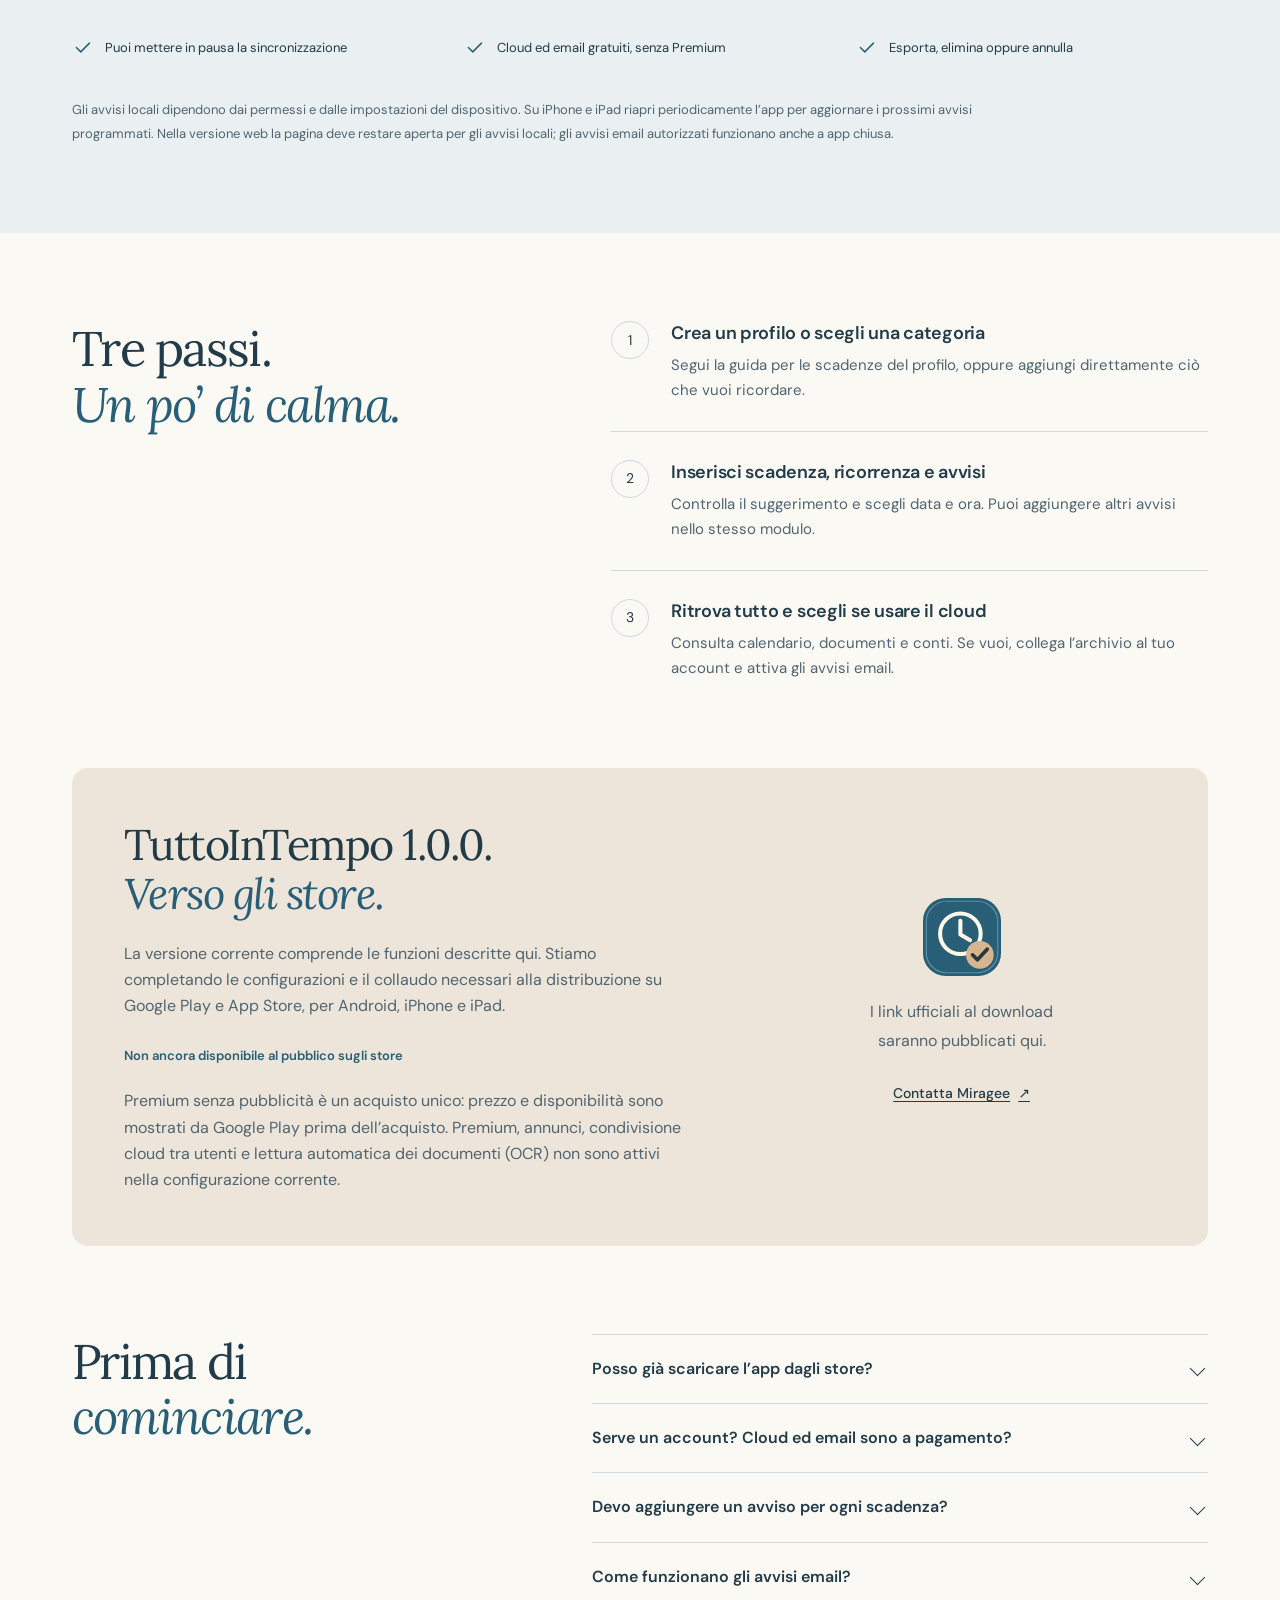
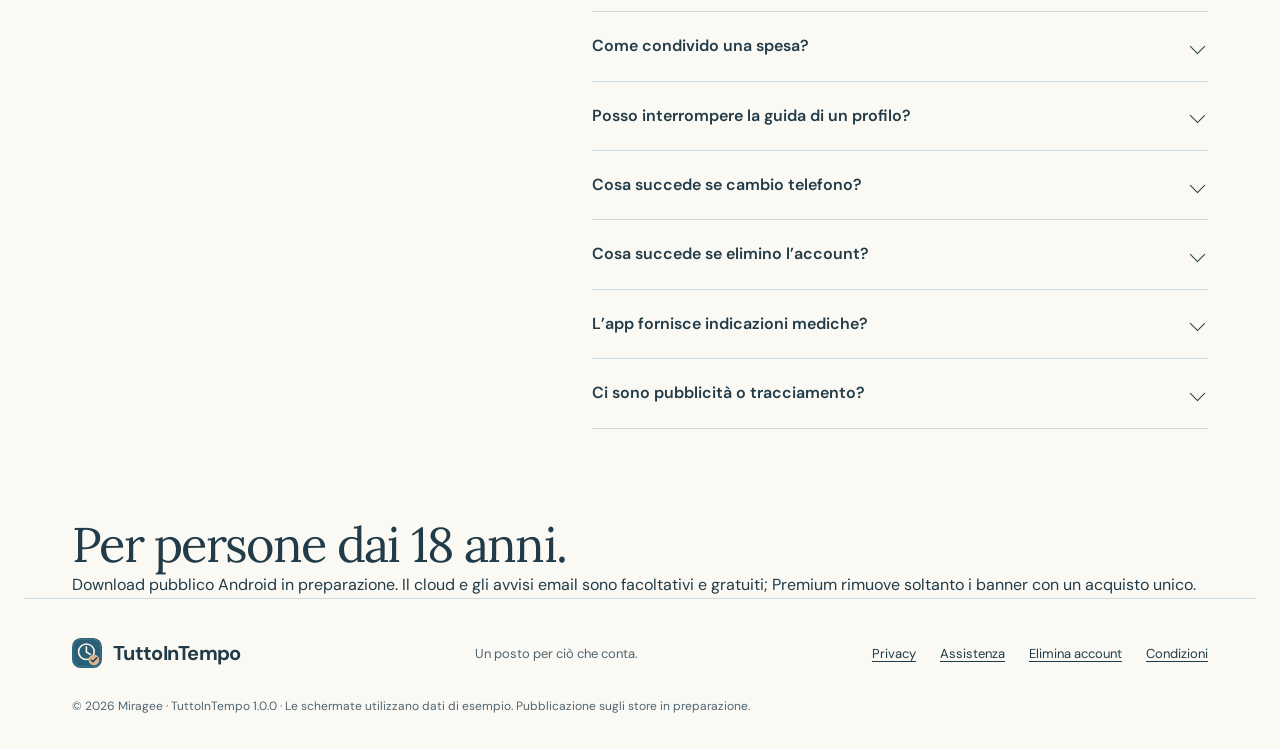
==== commit 99a678c8: "Aggiorna informative e assistenza per Android 1.0.0 pubblico adulto" ====
--- a/index.html
+++ b/index.html
@@ -168,16 +168,16 @@
 <article><span class="feature-label">CONTROLLO DEI DATI</span><h3>Puoi scegliere<br>cosa conservare.</h3><p>Prima di eliminare l’account scegli se esportare un backup. Una conferma avvia la cancellazione irreversibile dell’account e dei dati cloud e locali collegati; i dispositivi offline la applicano alla riapertura con Internet.</p><div class="feature-sample"><svg aria-hidden="true"><use href="#check"/></svg><span>Esporta, elimina oppure annulla</span></div></article>
 </div><p class="features-note">Gli avvisi locali dipendono dai permessi e dalle impostazioni del dispositivo. Su iPhone e iPad riapri periodicamente l’app per aggiornare i prossimi avvisi programmati. Nella versione web la pagina deve restare aperta per gli avvisi locali; gli avvisi email autorizzati funzionano anche a app chiusa.</p></div></section>
 <section class="section wrap how-section" aria-labelledby="how-title"><div><h2 id="how-title">Tre passi.<br><em>Un po’ di calma.</em></h2></div><ol class="steps"><li><span>1</span><div><h3>Crea un profilo o scegli una categoria</h3><p>Segui la guida per le scadenze del profilo, oppure aggiungi direttamente ciò che vuoi ricordare.</p></div></li><li><span>2</span><div><h3>Inserisci scadenza, ricorrenza e avvisi</h3><p>Controlla il suggerimento e scegli data e ora. Puoi aggiungere altri avvisi nello stesso modulo.</p></div></li><li><span>3</span><div><h3>Ritrova tutto e scegli se usare il cloud</h3><p>Consulta calendario, documenti e conti. Se vuoi, collega l’archivio al tuo account e attiva gli avvisi email.</p></div></li></ol></section>
-<section class="availability wrap" id="disponibilita" aria-labelledby="availability-title"><div><h2 id="availability-title">TuttoInTempo 1.0.0.<br><em>Verso gli store.</em></h2><p>La versione corrente comprende le funzioni descritte qui. Stiamo completando le configurazioni e il collaudo necessari alla distribuzione su Google Play e App Store, per Android, iPhone e iPad.</p><span class="status-pill">Non ancora disponibile al pubblico sugli store</span><p>Premium senza pubblicità è previsto come acquisto unico da 10 € in Italia; il prezzo definitivo sarà quello mostrato dallo store. Premium, annunci, condivisione cloud tra utenti e lettura automatica dei documenti (OCR) non sono attivi nella configurazione corrente.</p></div><div class="availability-side"><img src="assets/logo.svg" alt="" width="90" height="90"><p>I link ufficiali al download<br>saranno pubblicati qui.</p><a href="support.html">Contatta Miragee <span aria-hidden="true">↗</span></a></div></section>
+<section class="availability wrap" id="disponibilita" aria-labelledby="availability-title"><div><h2 id="availability-title">TuttoInTempo 1.0.0.<br><em>Verso gli store.</em></h2><p>La versione corrente comprende le funzioni descritte qui. Stiamo completando le configurazioni e il collaudo necessari alla distribuzione su Google Play e App Store, per Android, iPhone e iPad.</p><span class="status-pill">Non ancora disponibile al pubblico sugli store</span><p>Premium senza pubblicità è un acquisto unico: prezzo e disponibilità sono mostrati da Google Play prima dell’acquisto. Premium, annunci, condivisione cloud tra utenti e lettura automatica dei documenti (OCR) non sono attivi nella configurazione corrente.</p></div><div class="availability-side"><img src="assets/logo.svg" alt="" width="90" height="90"><p>I link ufficiali al download<br>saranno pubblicati qui.</p><a href="support.html">Contatta Miragee <span aria-hidden="true">↗</span></a></div></section>
 <section class="section wrap faq-section" aria-labelledby="faq-title"><div><h2 id="faq-title">Prima di<br><em>cominciare.</em></h2></div><div class="faq-list">
 <details><summary>Posso già scaricare l’app dagli store?</summary><p>Non ancora. Google Play e App Store sono in preparazione; questa pagina pubblicherà i collegamenti ufficiali quando la distribuzione sarà disponibile.</p></details>
-<details><summary>Serve un account? Cloud ed email sono a pagamento?</summary><p>Puoi usare l’archivio locale senza account. Account, sincronizzazione personale e avvisi email sono facoltativi e gratuiti. Il futuro Premium servirà soltanto a rimuovere la pubblicità.</p></details>
+<details><summary>Serve un account? Cloud ed email sono a pagamento?</summary><p>Puoi usare l’archivio locale senza account. Account, sincronizzazione personale e avvisi email sono facoltativi e gratuiti. Premium serve soltanto a rimuovere la pubblicità.</p></details>
 <details><summary>Devo aggiungere un avviso per ogni scadenza?</summary><p>L’avviso principale è previsto all’orario della scadenza, con gli avvisi abilitati e i permessi necessari. Aggiungi altre date e ore soltanto quando vuoi ulteriori promemoria. Tutti gli orari sono in formato 24 ore.</p></details>
 <details><summary>Come funzionano gli avvisi email?</summary><p>Accedi al cloud, collega la tua copia e attiva “Ricevi gli avvisi anche via email” in Profilo → Avvisi e notifiche. Sono usate le scadenze della copia sincronizzata. Mettere in pausa la sincronizzazione o uscire dall’account non revoca il consenso alle email: puoi disattivarle nella stessa schermata.</p></details>
-<details><summary>Come condivido una spesa?</summary><p>Esporta il riepilogo o un file della spesa e scegli WhatsApp o un’altra applicazione di condivisione. Chi riceve il file può importarlo in TuttoInTempo. Le copie tra partecipanti non si aggiornano automaticamente; la condivisione cloud tra utenti è ancora da completare.</p></details>
+<details><summary>Come condivido una spesa?</summary><p>Nelle build aggiornate, conferma i dettagli da condividere e invia un solo link WhatsApp. Chi riceve apre il riepilogo online e sceglie Apri in TuttoInTempo, poi conferma l’importazione. Creare link richiede l’account cloud gratuito, ma leggerli no. Scadono dopo 30 giorni e puoi disattivarli da Profilo / Link condivisi. Le copie non si aggiornano automaticamente. Le vecchie copie tramite file restano importabili.</p></details>
 <details><summary>Posso interrompere la guida di un profilo?</summary><p>Sì. Puoi saltare un passaggio o fermarti e riprendere la guida in seguito, senza perdere le scadenze già inserite.</p></details>
 <details><summary>Cosa succede se cambio telefono?</summary><p>Esporta prima un backup. Se hai collegato la copia cloud, accedi sul nuovo dispositivo, confronta le copie e scegli quella da usare. Le autorizzazioni alle notifiche vanno concesse sul nuovo dispositivo. I file esportati contengono dati personali in chiaro: conservali in un luogo sicuro.</p></details>
 <details><summary>Cosa succede se elimino l’account?</summary><p>Prima scegli se esportare un backup, continuare senza esportare o annullare. La conferma finale elimina definitivamente account, archivio online e copie locali collegate nelle installazioni aggiornate. Un dispositivo offline applica la cancellazione quando riapri l’app con Internet. File esportati ed email già ricevute restano nelle rispettive destinazioni. <a href="elimina-account.html">Come richiedere l’eliminazione</a>.</p></details>
 <details><summary>L’app fornisce indicazioni mediche?</summary><p>No. Salute e Animali organizzano appuntamenti e impegni già scelti da te; non propongono terapie, farmaci, vaccinazioni o diagnosi. Le ricorrenze generali sono suggerimenti da verificare, non consulenza medica, legale o finanziaria.</p></details>
-<details><summary>Ci sono pubblicità o tracciamento?</summary><p>Pubblicità e acquisto Premium non sono ancora attivi nell’app corrente. Questo sito di presentazione non integra annunci, moduli, cookie di profilazione o strumenti di analisi. GitHub Pages tratta i dati tecnici delle visite secondo la propria informativa. <a href="privacy.html">Leggi la privacy aggiornata</a>.</p></details>
-</div></section></main><footer class="footer wrap"><a class="brand" href="./"><img src="assets/logo.svg" alt="" width="30" height="30">TuttoInTempo</a><span>Un posto per ciò che conta.</span><nav aria-label="Link nel piè di pagina"><a href="privacy.html">Privacy</a><a href="support.html">Assistenza</a><a href="elimina-account.html">Elimina account</a></nav><p class="footer-note">© 2026 Miragee · TuttoInTempo 1.0.0 · Le schermate utilizzano dati di esempio. Pubblicazione sugli store in preparazione.</p></footer></body></html>
+<details><summary>Ci sono pubblicità o tracciamento?</summary><p>La versione Android predisposta per il rilascio include banner con scelte di consenso e Premium come acquisto unico senza pubblicità. La disponibilità pubblica segue la revisione dello store. Questo sito di presentazione non integra annunci, moduli, cookie di profilazione o strumenti di analisi. GitHub Pages tratta i dati tecnici delle visite secondo la propria informativa. <a href="privacy.html">Leggi la privacy aggiornata</a>.</p></details>
+</div></section><section class="wrap"><h2>Per persone dai 18 anni.</h2><p>Download pubblico Android in preparazione. Il cloud e gli avvisi email sono facoltativi e gratuiti; Premium rimuove soltanto i banner con un acquisto unico.</p></section></main><footer class="footer wrap"><a class="brand" href="./"><img src="assets/logo.svg" alt="" width="30" height="30">TuttoInTempo</a><span>Un posto per ciò che conta.</span><nav aria-label="Link nel piè di pagina"><a href="privacy.html">Privacy</a><a href="support.html">Assistenza</a><a href="elimina-account.html">Elimina account</a><a href="terms.html">Condizioni</a></nav><p class="footer-note">© 2026 Miragee · TuttoInTempo 1.0.0 · Le schermate utilizzano dati di esempio. Pubblicazione sugli store in preparazione.</p></footer></body></html>
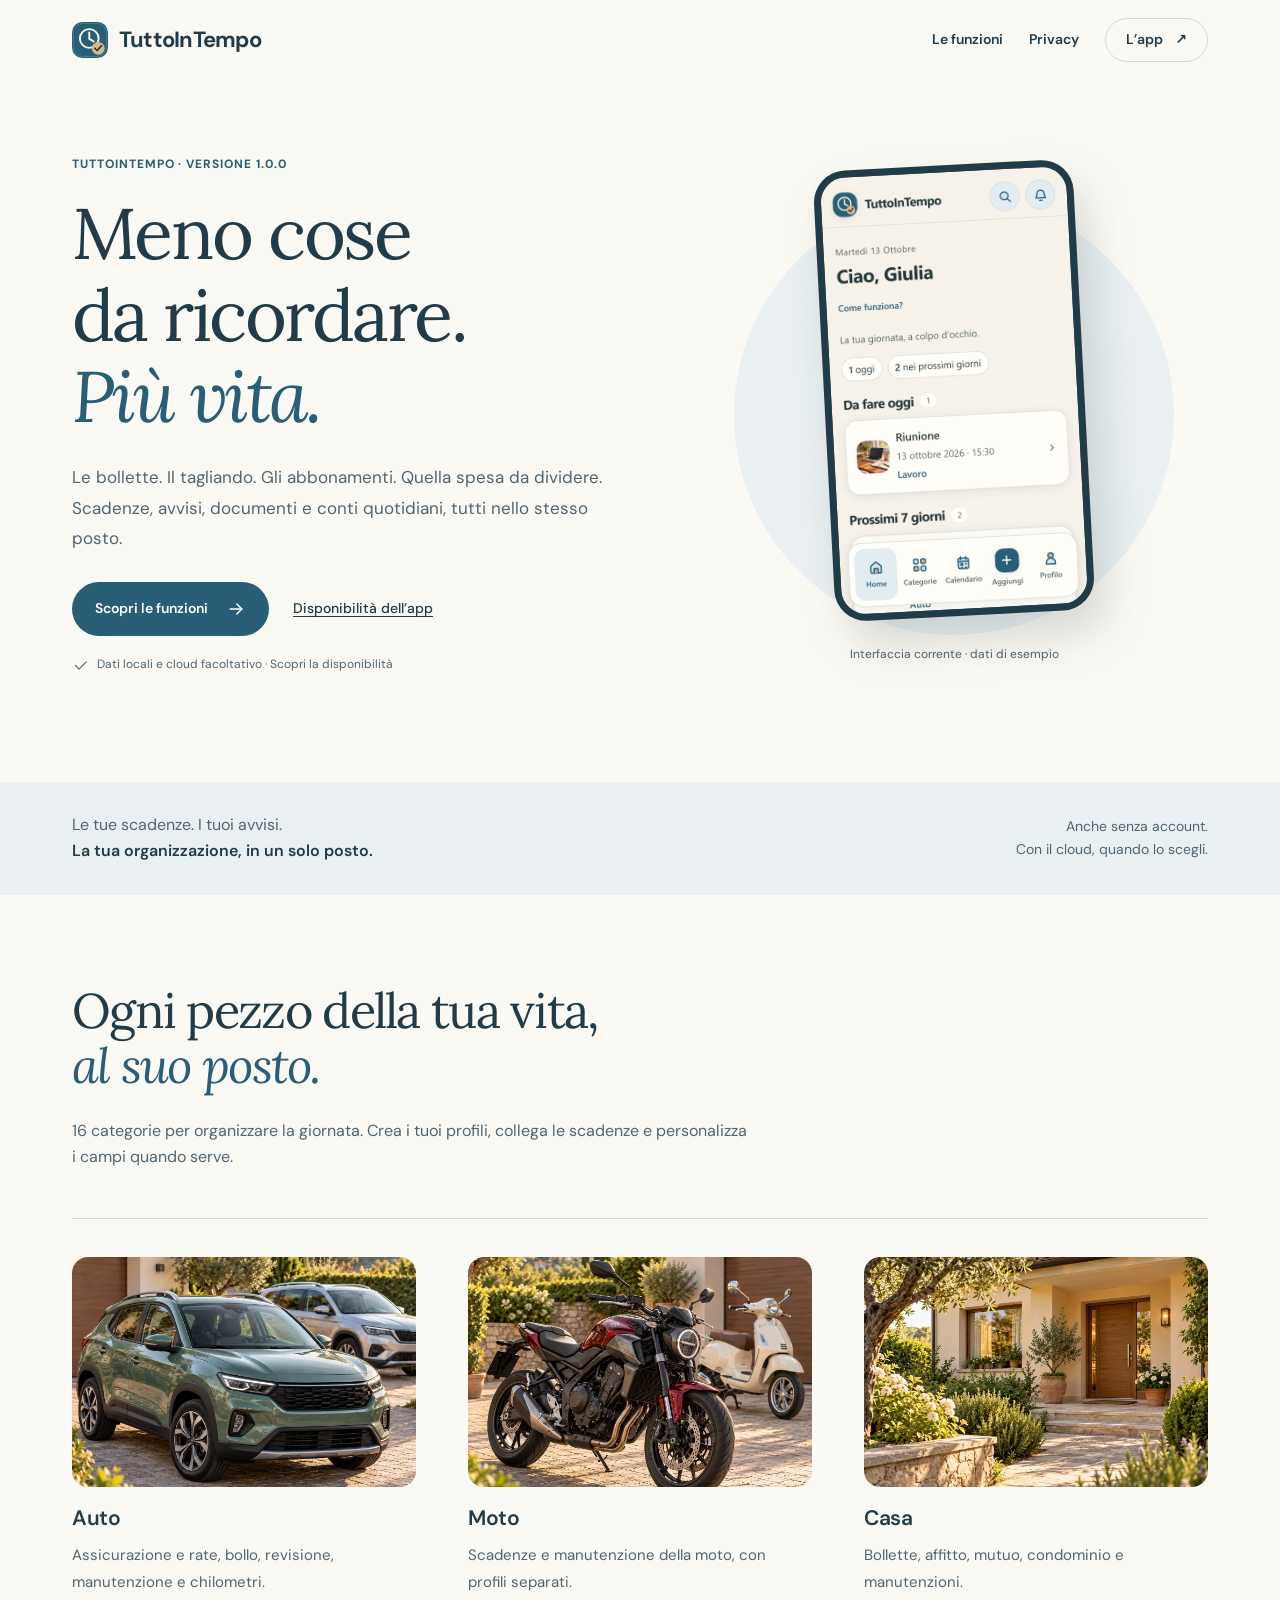
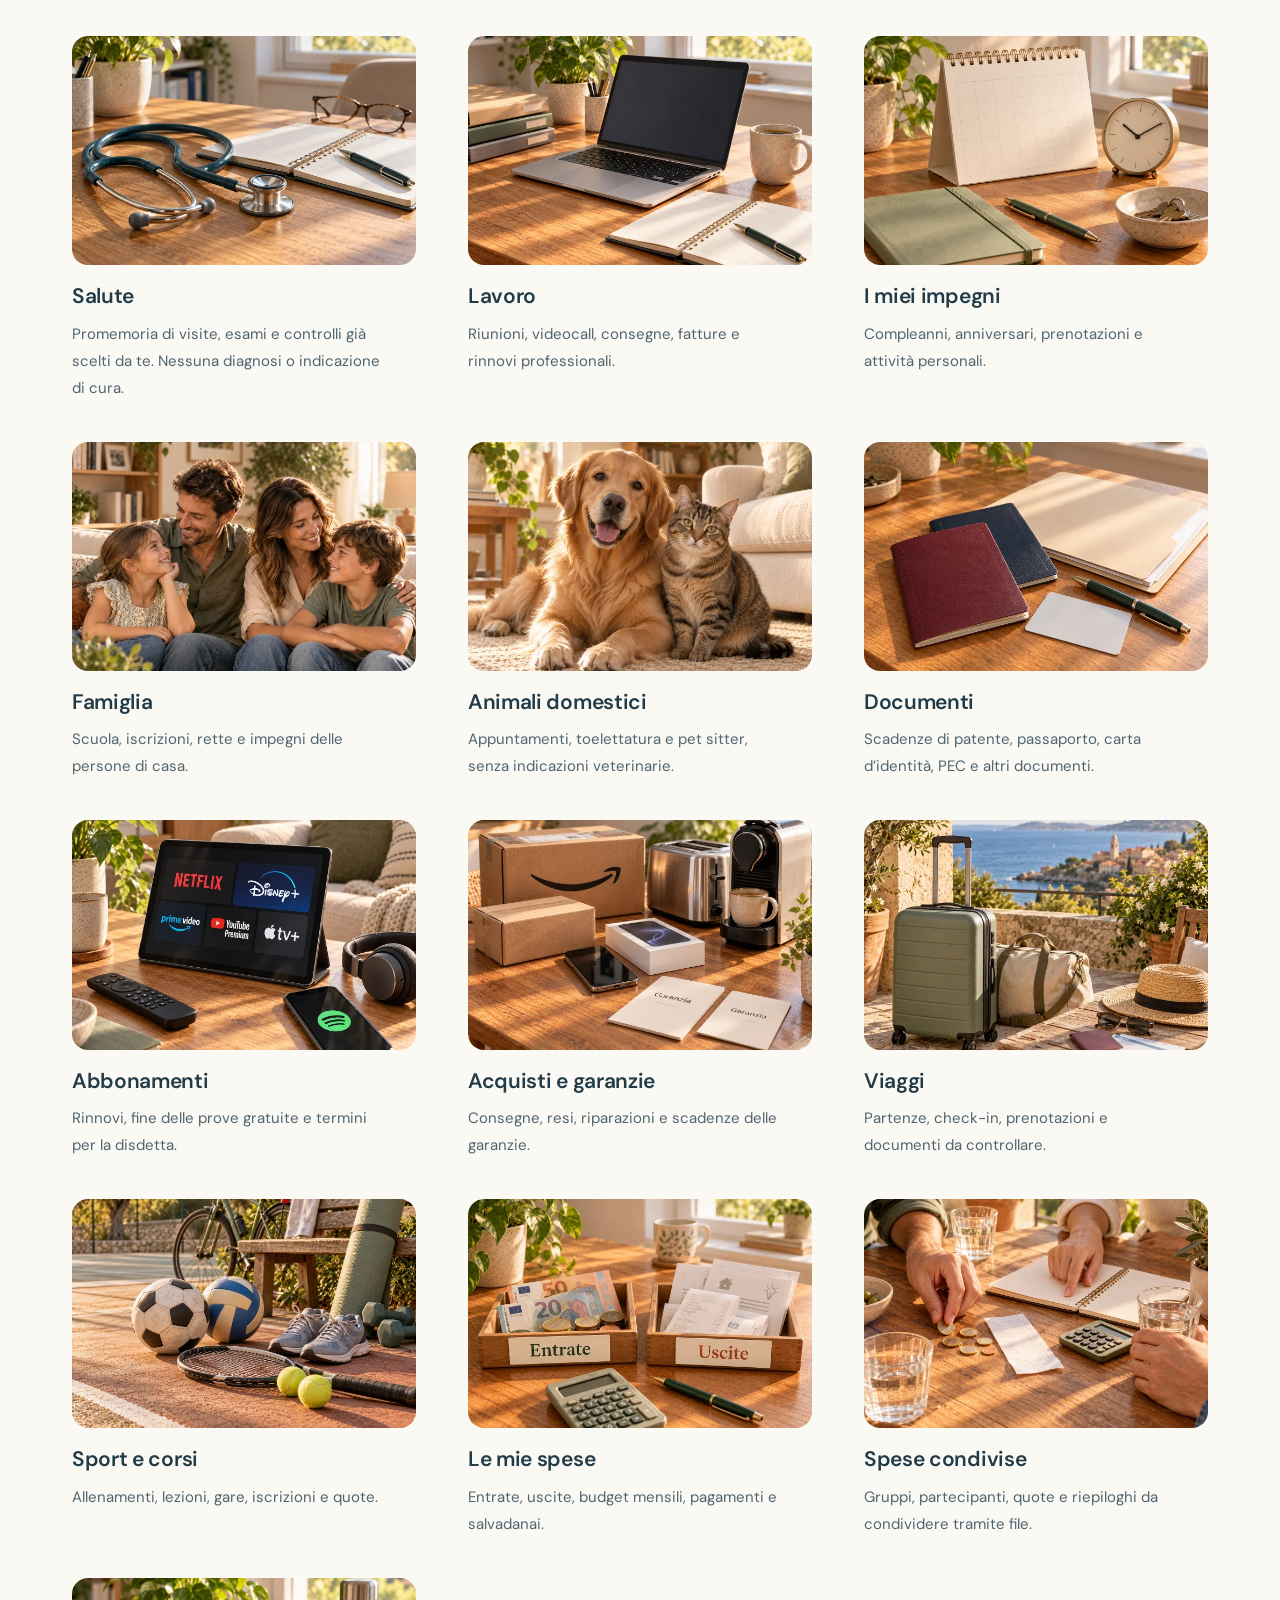
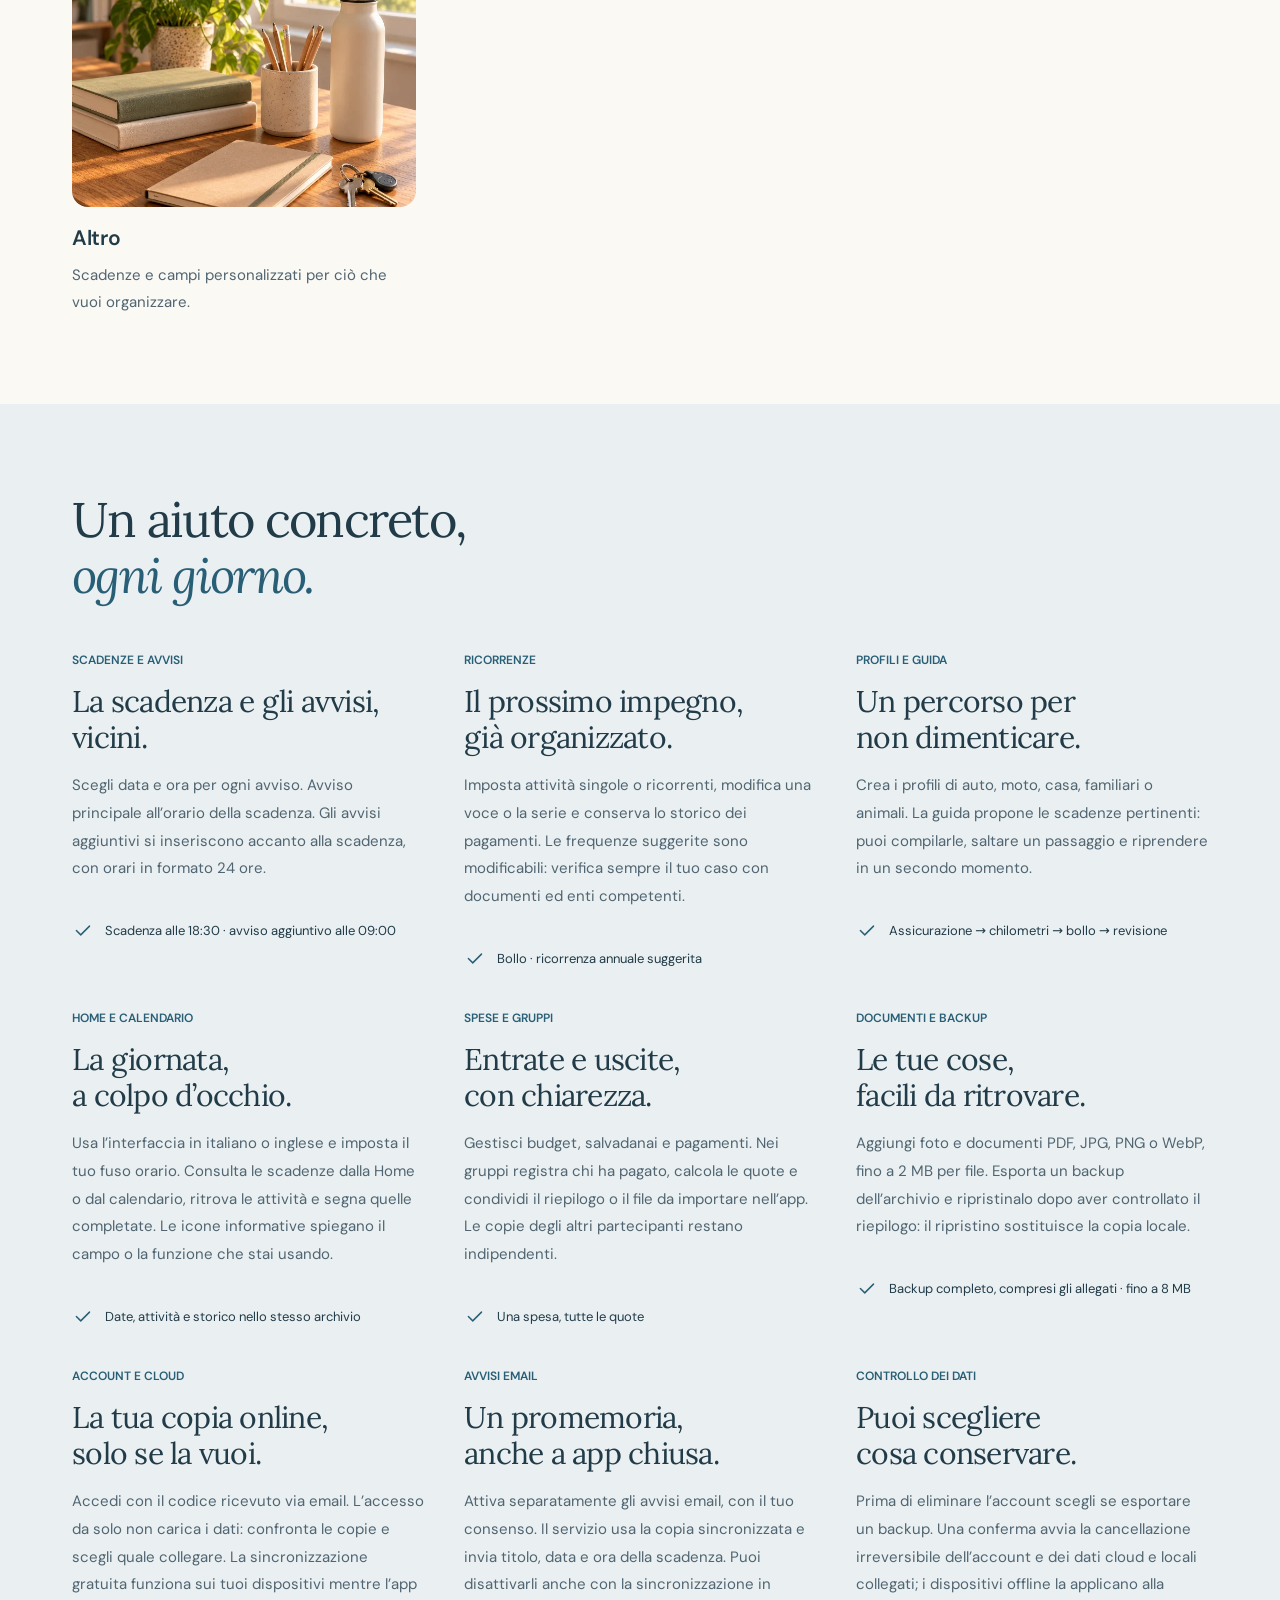
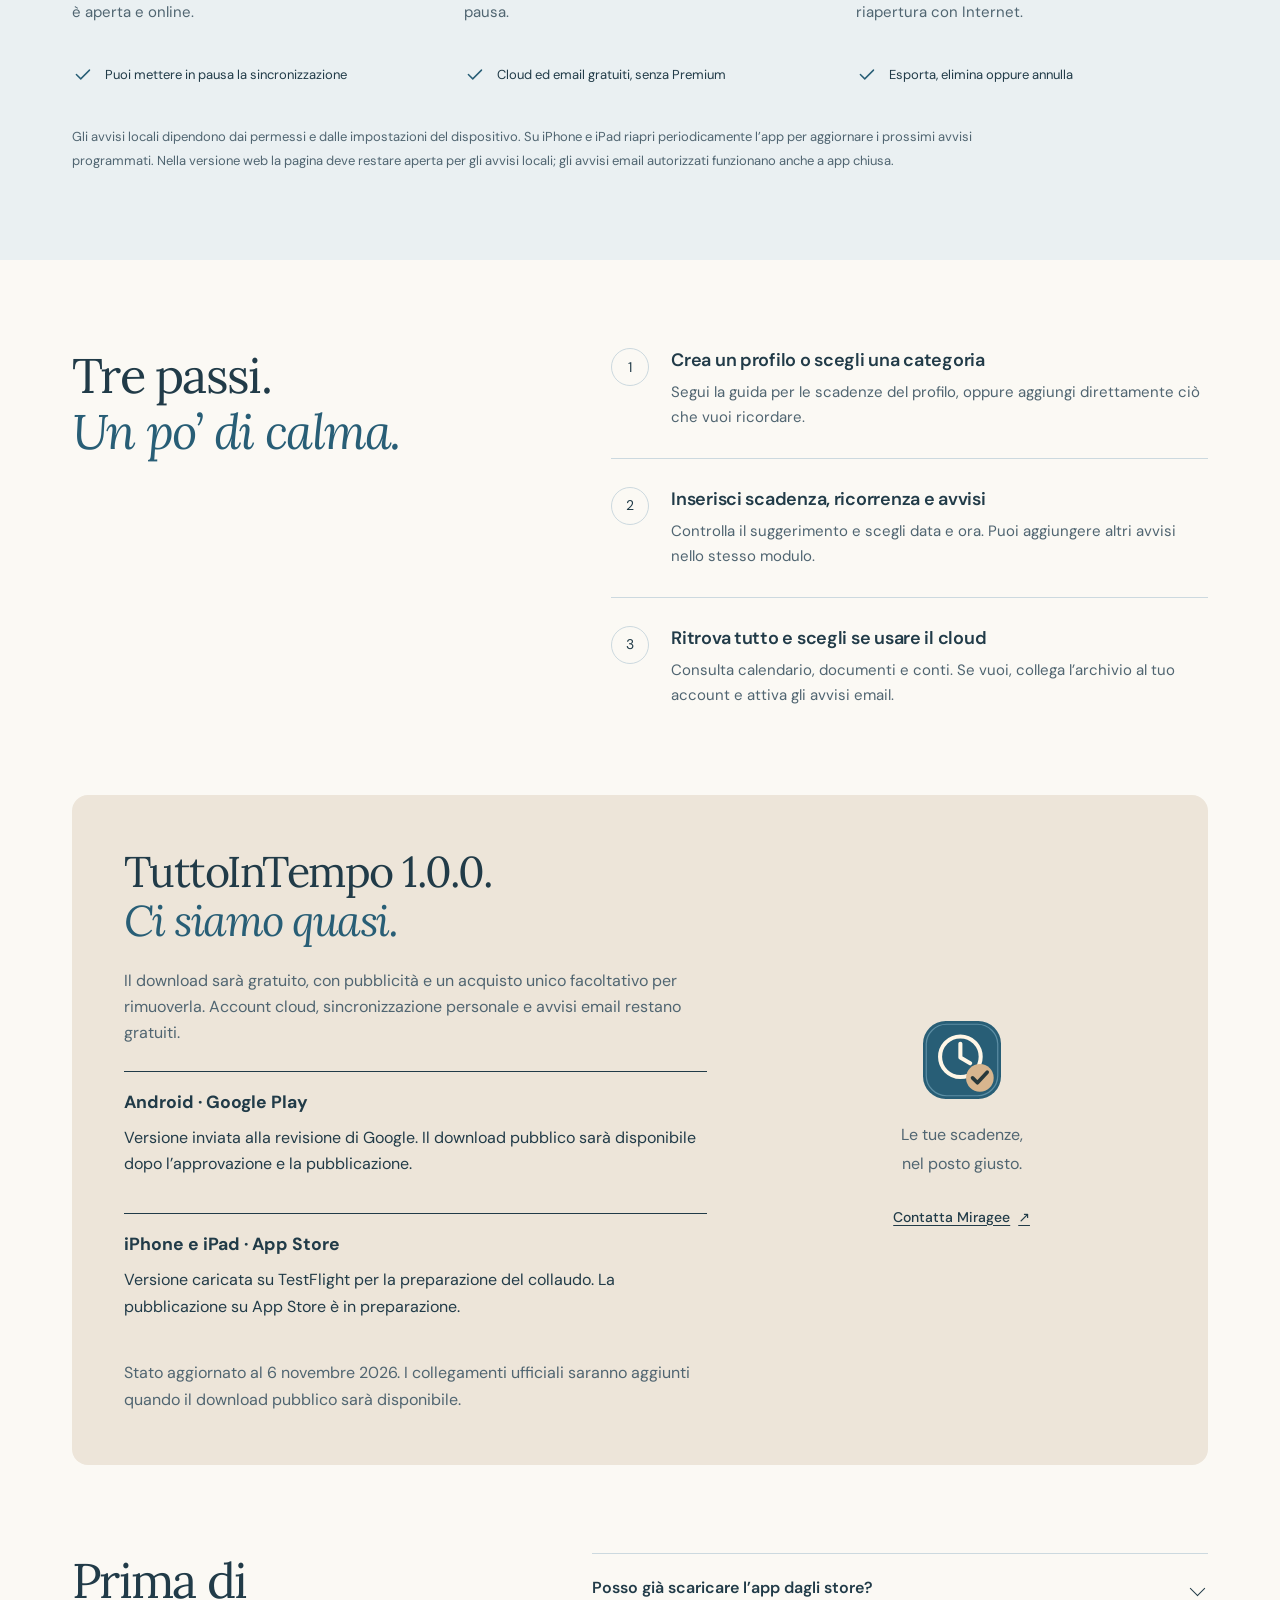
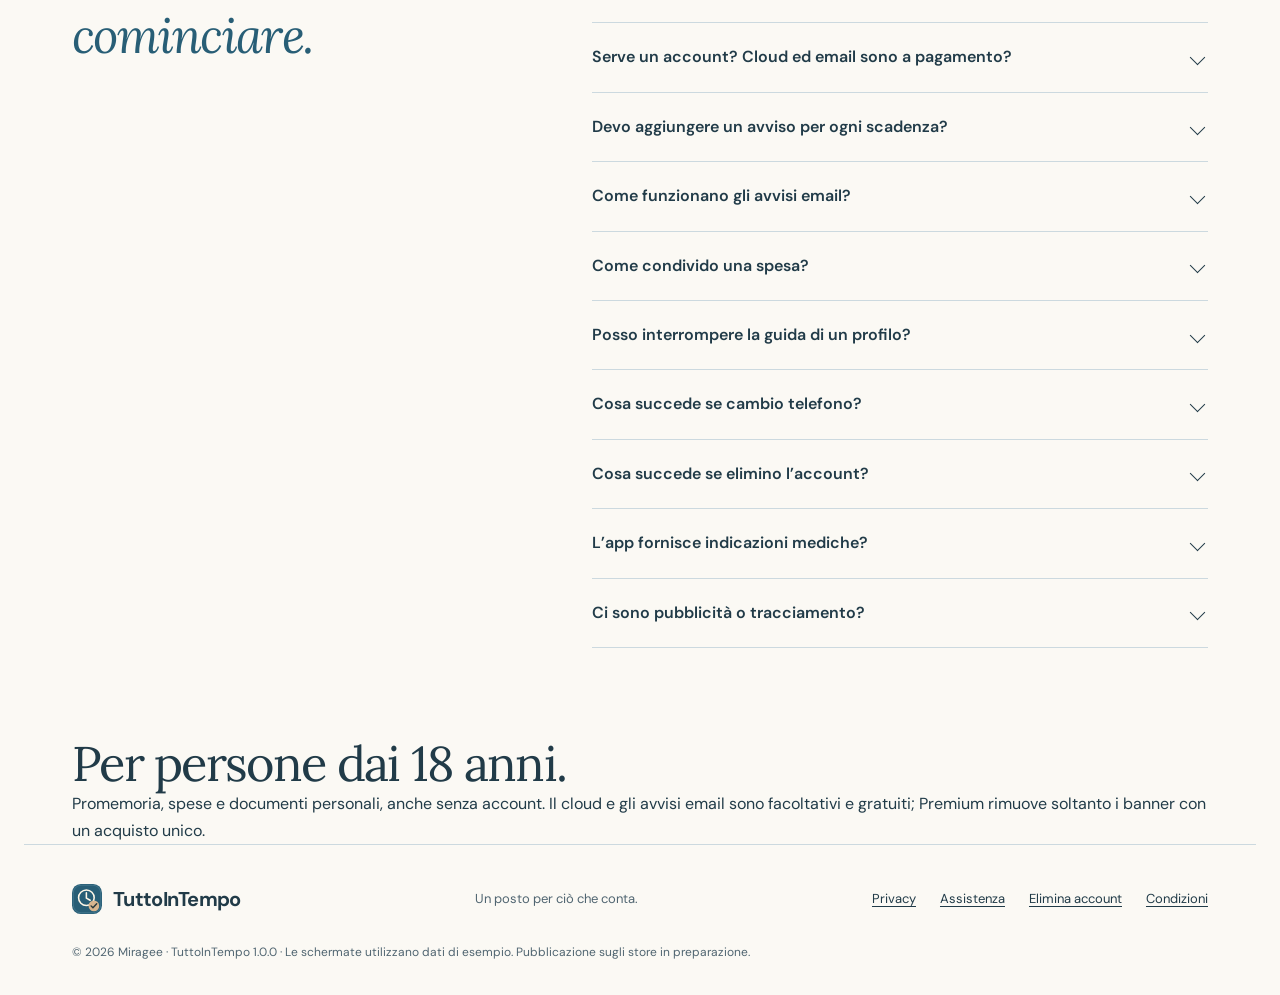
==== commit 76c572ed: "Aggiorna disponibilita Android e iOS, assistenza e privacy" ====
--- a/index.html
+++ b/index.html
@@ -138,12 +138,12 @@
     <nav aria-label="Navigazione principale"><a href="#funzioni">Le funzioni</a><a href="privacy.html">Privacy</a><a class="nav-cta" href="#disponibilita">L’app <span aria-hidden="true">↗</span></a></nav>
   </header>
 <main id="contenuto">
-<section class="hero wrap" aria-labelledby="hero-title"><div class="hero-copy"><p class="eyebrow">TUTTOINTEMPO · VERSIONE 1.0.0</p><h1 id="hero-title">Meno cose<br>da ricordare.<br><em>Più vita.</em></h1><p class="lead">Le bollette. Il tagliando. Gli abbonamenti. Quella spesa da dividere. Scadenze, avvisi, documenti e conti quotidiani, tutti nello stesso posto.</p><div class="actions"><a class="button" href="#funzioni">Scopri le funzioni <svg aria-hidden="true"><use href="#arrow"/></svg></a><a class="text-link" href="#disponibilita">Disponibilità dell’app</a></div><p class="hero-note"><svg aria-hidden="true"><use href="#check"/></svg> Android, iPhone e iPad · Dati locali e cloud facoltativo</p></div><figure class="hero-art"><div class="art-circle" aria-hidden="true"></div><div class="phone"><img src="assets/app-preview.png" width="1080" height="1920" alt="Interfaccia corrente di TuttoInTempo: Home con il profilo Giulia e scadenze di esempio." fetchpriority="high"></div><figcaption class="art-caption">Interfaccia corrente · dati di esempio</figcaption></figure></section>
+<section class="hero wrap" aria-labelledby="hero-title"><div class="hero-copy"><p class="eyebrow">TUTTOINTEMPO · VERSIONE 1.0.0</p><h1 id="hero-title">Meno cose<br>da ricordare.<br><em>Più vita.</em></h1><p class="lead">Le bollette. Il tagliando. Gli abbonamenti. Quella spesa da dividere. Scadenze, avvisi, documenti e conti quotidiani, tutti nello stesso posto.</p><div class="actions"><a class="button" href="#funzioni">Scopri le funzioni <svg aria-hidden="true"><use href="#arrow"/></svg></a><a class="text-link" href="#disponibilita">Disponibilità dell’app</a></div><p class="hero-note"><svg aria-hidden="true"><use href="#check"/></svg> Dati locali e cloud facoltativo · Scopri la disponibilità</p></div><figure class="hero-art"><div class="art-circle" aria-hidden="true"></div><div class="phone"><img src="assets/app-preview.png" width="1080" height="1920" alt="Interfaccia corrente di TuttoInTempo: Home con il profilo Giulia e scadenze di esempio." fetchpriority="high"></div><figcaption class="art-caption">Interfaccia corrente · dati di esempio</figcaption></figure></section>
 <section class="intro-strip"><div class="wrap"><p>Le tue scadenze. I tuoi avvisi.<br><strong>La tua organizzazione, in un solo posto.</strong></p><p>Anche senza account.<br>Con il cloud, quando lo scegli.</p></div></section>
 <section class="section wrap" id="funzioni" aria-labelledby="functions-title"><div class="section-heading"><h2 id="functions-title">Ogni pezzo della tua vita,<br><em>al suo posto.</em></h2><p>16 categorie per organizzare la giornata. Crea i tuoi profili, collega le scadenze e personalizza i campi quando serve.</p></div><div class="category-grid"><article class="category"><img src="assets/categories/auto.webp" alt="" width="640" height="426" loading="lazy" decoding="async"><h3>Auto</h3><p>Assicurazione e rate, bollo, revisione, manutenzione e chilometri.</p></article>
 <article class="category"><img src="assets/categories/moto.webp" alt="" width="640" height="426" loading="lazy" decoding="async"><h3>Moto</h3><p>Scadenze e manutenzione della moto, con profili separati.</p></article>
 <article class="category"><img src="assets/categories/casa.webp" alt="" width="640" height="426" loading="lazy" decoding="async"><h3>Casa</h3><p>Bollette, affitto, mutuo, condominio e manutenzioni.</p></article>
-<article class="category"><img src="assets/categories/salute.webp" alt="" width="640" height="426" loading="lazy" decoding="async"><h3>Salute</h3><p>Organizza gli appuntamenti che hai già fissato. Nessuna indicazione di cura.</p></article>
+<article class="category"><img src="assets/categories/salute.webp" alt="" width="640" height="426" loading="lazy" decoding="async"><h3>Salute</h3><p>Promemoria di visite, esami e controlli già scelti da te. Nessuna diagnosi o indicazione di cura.</p></article>
 <article class="category"><img src="assets/categories/lavoro.webp" alt="" width="640" height="426" loading="lazy" decoding="async"><h3>Lavoro</h3><p>Riunioni, videocall, consegne, fatture e rinnovi professionali.</p></article>
 <article class="category"><img src="assets/categories/personale.webp" alt="" width="640" height="426" loading="lazy" decoding="async"><h3>I miei impegni</h3><p>Compleanni, anniversari, prenotazioni e attività personali.</p></article>
 <article class="category"><img src="assets/categories/famiglia.webp" alt="" width="640" height="426" loading="lazy" decoding="async"><h3>Famiglia</h3><p>Scuola, iscrizioni, rette e impegni delle persone di casa.</p></article>
@@ -168,16 +168,16 @@
 <article><span class="feature-label">CONTROLLO DEI DATI</span><h3>Puoi scegliere<br>cosa conservare.</h3><p>Prima di eliminare l’account scegli se esportare un backup. Una conferma avvia la cancellazione irreversibile dell’account e dei dati cloud e locali collegati; i dispositivi offline la applicano alla riapertura con Internet.</p><div class="feature-sample"><svg aria-hidden="true"><use href="#check"/></svg><span>Esporta, elimina oppure annulla</span></div></article>
 </div><p class="features-note">Gli avvisi locali dipendono dai permessi e dalle impostazioni del dispositivo. Su iPhone e iPad riapri periodicamente l’app per aggiornare i prossimi avvisi programmati. Nella versione web la pagina deve restare aperta per gli avvisi locali; gli avvisi email autorizzati funzionano anche a app chiusa.</p></div></section>
 <section class="section wrap how-section" aria-labelledby="how-title"><div><h2 id="how-title">Tre passi.<br><em>Un po’ di calma.</em></h2></div><ol class="steps"><li><span>1</span><div><h3>Crea un profilo o scegli una categoria</h3><p>Segui la guida per le scadenze del profilo, oppure aggiungi direttamente ciò che vuoi ricordare.</p></div></li><li><span>2</span><div><h3>Inserisci scadenza, ricorrenza e avvisi</h3><p>Controlla il suggerimento e scegli data e ora. Puoi aggiungere altri avvisi nello stesso modulo.</p></div></li><li><span>3</span><div><h3>Ritrova tutto e scegli se usare il cloud</h3><p>Consulta calendario, documenti e conti. Se vuoi, collega l’archivio al tuo account e attiva gli avvisi email.</p></div></li></ol></section>
-<section class="availability wrap" id="disponibilita" aria-labelledby="availability-title"><div><h2 id="availability-title">TuttoInTempo 1.0.0.<br><em>Verso gli store.</em></h2><p>La versione corrente comprende le funzioni descritte qui. Stiamo completando le configurazioni e il collaudo necessari alla distribuzione su Google Play e App Store, per Android, iPhone e iPad.</p><span class="status-pill">Non ancora disponibile al pubblico sugli store</span><p>Premium senza pubblicità è un acquisto unico: prezzo e disponibilità sono mostrati da Google Play prima dell’acquisto. Premium, annunci, condivisione cloud tra utenti e lettura automatica dei documenti (OCR) non sono attivi nella configurazione corrente.</p></div><div class="availability-side"><img src="assets/logo.svg" alt="" width="90" height="90"><p>I link ufficiali al download<br>saranno pubblicati qui.</p><a href="support.html">Contatta Miragee <span aria-hidden="true">↗</span></a></div></section>
+<section class="availability wrap" id="disponibilita" aria-labelledby="availability-title"><div><h2 id="availability-title">TuttoInTempo 1.0.0.<br><em>Ci siamo quasi.</em></h2><p>Il download sarà gratuito, con pubblicità e un acquisto unico facoltativo per rimuoverla. Account cloud, sincronizzazione personale e avvisi email restano gratuiti.</p><dl class="store-status"><div><dt>Android · Google Play</dt><dd>Versione inviata alla revisione di Google. Il download pubblico sarà disponibile dopo l’approvazione e la pubblicazione.</dd></div><div><dt>iPhone e iPad · App Store</dt><dd>Versione caricata su TestFlight per la preparazione del collaudo. La pubblicazione su App Store è in preparazione.</dd></div></dl><p class="availability-updated">Stato aggiornato al <time datetime="2026-11-06">6 novembre 2026</time>. I collegamenti ufficiali saranno aggiunti quando il download pubblico sarà disponibile.</p></div><div class="availability-side"><img src="assets/logo.svg" alt="" width="90" height="90"><p>Le tue scadenze,<br>nel posto giusto.</p><a href="support.html">Contatta Miragee <span aria-hidden="true">↗</span></a></div></section>
 <section class="section wrap faq-section" aria-labelledby="faq-title"><div><h2 id="faq-title">Prima di<br><em>cominciare.</em></h2></div><div class="faq-list">
-<details><summary>Posso già scaricare l’app dagli store?</summary><p>Non ancora. Google Play e App Store sono in preparazione; questa pagina pubblicherà i collegamenti ufficiali quando la distribuzione sarà disponibile.</p></details>
+<details><summary>Posso già scaricare l’app dagli store?</summary><p>La versione Android è stata inviata alla revisione di Google. La versione iPhone e iPad è caricata su TestFlight e la pubblicazione su App Store è in preparazione. Qui compariranno i collegamenti ufficiali quando i download pubblici saranno disponibili.</p></details>
 <details><summary>Serve un account? Cloud ed email sono a pagamento?</summary><p>Puoi usare l’archivio locale senza account. Account, sincronizzazione personale e avvisi email sono facoltativi e gratuiti. Premium serve soltanto a rimuovere la pubblicità.</p></details>
 <details><summary>Devo aggiungere un avviso per ogni scadenza?</summary><p>L’avviso principale è previsto all’orario della scadenza, con gli avvisi abilitati e i permessi necessari. Aggiungi altre date e ore soltanto quando vuoi ulteriori promemoria. Tutti gli orari sono in formato 24 ore.</p></details>
 <details><summary>Come funzionano gli avvisi email?</summary><p>Accedi al cloud, collega la tua copia e attiva “Ricevi gli avvisi anche via email” in Profilo → Avvisi e notifiche. Sono usate le scadenze della copia sincronizzata. Mettere in pausa la sincronizzazione o uscire dall’account non revoca il consenso alle email: puoi disattivarle nella stessa schermata.</p></details>
-<details><summary>Come condivido una spesa?</summary><p>Nelle build aggiornate, conferma i dettagli da condividere e invia un solo link WhatsApp. Chi riceve apre il riepilogo online e sceglie Apri in TuttoInTempo, poi conferma l’importazione. Creare link richiede l’account cloud gratuito, ma leggerli no. Scadono dopo 30 giorni e puoi disattivarli da Profilo / Link condivisi. Le copie non si aggiornano automaticamente. Le vecchie copie tramite file restano importabili.</p></details>
+<details><summary>Come condivido una spesa?</summary><p>Conferma i dettagli da condividere e invia il link tramite WhatsApp o un’altra app. Chi riceve apre il riepilogo online e sceglie Apri in TuttoInTempo, poi conferma l’importazione. Creare link richiede l’account cloud gratuito, ma leggerli no. Scadono dopo 30 giorni e puoi disattivarli da Profilo / Link condivisi. L’app mostra una conferma da chiudere con OK dopo l’importazione e avvisa se la spesa è già presente. Le copie restano indipendenti e non si aggiornano automaticamente. Le vecchie copie tramite file restano importabili.</p></details>
 <details><summary>Posso interrompere la guida di un profilo?</summary><p>Sì. Puoi saltare un passaggio o fermarti e riprendere la guida in seguito, senza perdere le scadenze già inserite.</p></details>
 <details><summary>Cosa succede se cambio telefono?</summary><p>Esporta prima un backup. Se hai collegato la copia cloud, accedi sul nuovo dispositivo, confronta le copie e scegli quella da usare. Le autorizzazioni alle notifiche vanno concesse sul nuovo dispositivo. I file esportati contengono dati personali in chiaro: conservali in un luogo sicuro.</p></details>
 <details><summary>Cosa succede se elimino l’account?</summary><p>Prima scegli se esportare un backup, continuare senza esportare o annullare. La conferma finale elimina definitivamente account, archivio online e copie locali collegate nelle installazioni aggiornate. Un dispositivo offline applica la cancellazione quando riapri l’app con Internet. File esportati ed email già ricevute restano nelle rispettive destinazioni. <a href="elimina-account.html">Come richiedere l’eliminazione</a>.</p></details>
 <details><summary>L’app fornisce indicazioni mediche?</summary><p>No. Salute e Animali organizzano appuntamenti e impegni già scelti da te; non propongono terapie, farmaci, vaccinazioni o diagnosi. Le ricorrenze generali sono suggerimenti da verificare, non consulenza medica, legale o finanziaria.</p></details>
-<details><summary>Ci sono pubblicità o tracciamento?</summary><p>La versione Android predisposta per il rilascio include banner con scelte di consenso e Premium come acquisto unico senza pubblicità. La disponibilità pubblica segue la revisione dello store. Questo sito di presentazione non integra annunci, moduli, cookie di profilazione o strumenti di analisi. GitHub Pages tratta i dati tecnici delle visite secondo la propria informativa. <a href="privacy.html">Leggi la privacy aggiornata</a>.</p></details>
-</div></section><section class="wrap"><h2>Per persone dai 18 anni.</h2><p>Download pubblico Android in preparazione. Il cloud e gli avvisi email sono facoltativi e gratuiti; Premium rimuove soltanto i banner con un acquisto unico.</p></section></main><footer class="footer wrap"><a class="brand" href="./"><img src="assets/logo.svg" alt="" width="30" height="30">TuttoInTempo</a><span>Un posto per ciò che conta.</span><nav aria-label="Link nel piè di pagina"><a href="privacy.html">Privacy</a><a href="support.html">Assistenza</a><a href="elimina-account.html">Elimina account</a><a href="terms.html">Condizioni</a></nav><p class="footer-note">© 2026 Miragee · TuttoInTempo 1.0.0 · Le schermate utilizzano dati di esempio. Pubblicazione sugli store in preparazione.</p></footer></body></html>
+<details><summary>Ci sono pubblicità o tracciamento?</summary><p>Le app native includono banner Google AdMob e scelte pubblicitarie gestite da Google UMP. Premium rimuove i banner con un acquisto unico, senza abbonamento; prezzo e disponibilità sono mostrati da Google Play o App Store prima dell’acquisto. La versione Apple è ancora da collaudare su dispositivo. Questo sito di presentazione non integra annunci, moduli, cookie di profilazione o strumenti di analisi. GitHub Pages tratta i dati tecnici delle visite secondo la propria informativa. <a href="privacy.html">Leggi la privacy aggiornata</a>.</p></details>
+</div></section><section class="wrap"><h2>Per persone dai 18 anni.</h2><p>Promemoria, spese e documenti personali, anche senza account. Il cloud e gli avvisi email sono facoltativi e gratuiti; Premium rimuove soltanto i banner con un acquisto unico.</p></section></main><footer class="footer wrap"><a class="brand" href="./"><img src="assets/logo.svg" alt="" width="30" height="30">TuttoInTempo</a><span>Un posto per ciò che conta.</span><nav aria-label="Link nel piè di pagina"><a href="privacy.html">Privacy</a><a href="support.html">Assistenza</a><a href="elimina-account.html">Elimina account</a><a href="terms.html">Condizioni</a></nav><p class="footer-note">© 2026 Miragee · TuttoInTempo 1.0.0 · Le schermate utilizzano dati di esempio. Pubblicazione sugli store in preparazione.</p></footer></body></html>
--- a/style.css
+++ b/style.css
@@ -279,3 +279,6 @@
 }
 /* Current release content, using the approved application photographs. */
 .eyebrow{color:var(--accent);font-size:12px;font-weight:700;letter-spacing:.08em;margin-bottom:18px}.category>img{width:100%;height:auto;aspect-ratio:1.5;object-fit:cover;border-radius:16px;margin-bottom:17px}.feature-grid{grid-template-columns:repeat(3,minmax(0,1fr));gap:40px}.feature-grid article:first-child{grid-row:auto;padding:0;border:0}.feature-grid article:last-child{padding:0;border:0}.feature-grid article:first-child h3,.feature-grid h3{font-size:30px}.feature-grid article:first-child .feature-sample{margin-top:19px;padding-top:18px;padding-bottom:0;border:0}.feature-grid article:first-child .feature-sample b{font-family:var(--sans);font-size:13px}.feature-sample{align-items:flex-start}.availability .status-pill{display:block}.policy-body{overflow-wrap:anywhere}@media(max-width:1024px){.feature-grid{grid-template-columns:repeat(2,minmax(0,1fr));gap:32px}}@media(max-width:767px){.feature-grid{grid-template-columns:1fr}.feature-grid article:first-child h3{font-size:30px}.feature-grid article:not(:first-child){padding-top:26px}.category:last-child{grid-column:auto}.header nav{gap:12px}.category-grid{gap:30px 20px}.category>img{border-radius:12px}}
+
+/* Store availability */
+.store-status{display:grid;gap:1.25rem;margin:1.5rem 0}.store-status>div{padding:1rem 0;border-top:1px solid currentColor}.store-status dt{font-weight:750;font-size:1.1rem}.store-status dd{margin:.5rem 0 0;line-height:1.65}.availability-updated{font-size:.9rem}.store-status dd,.availability-updated{overflow-wrap:anywhere}
